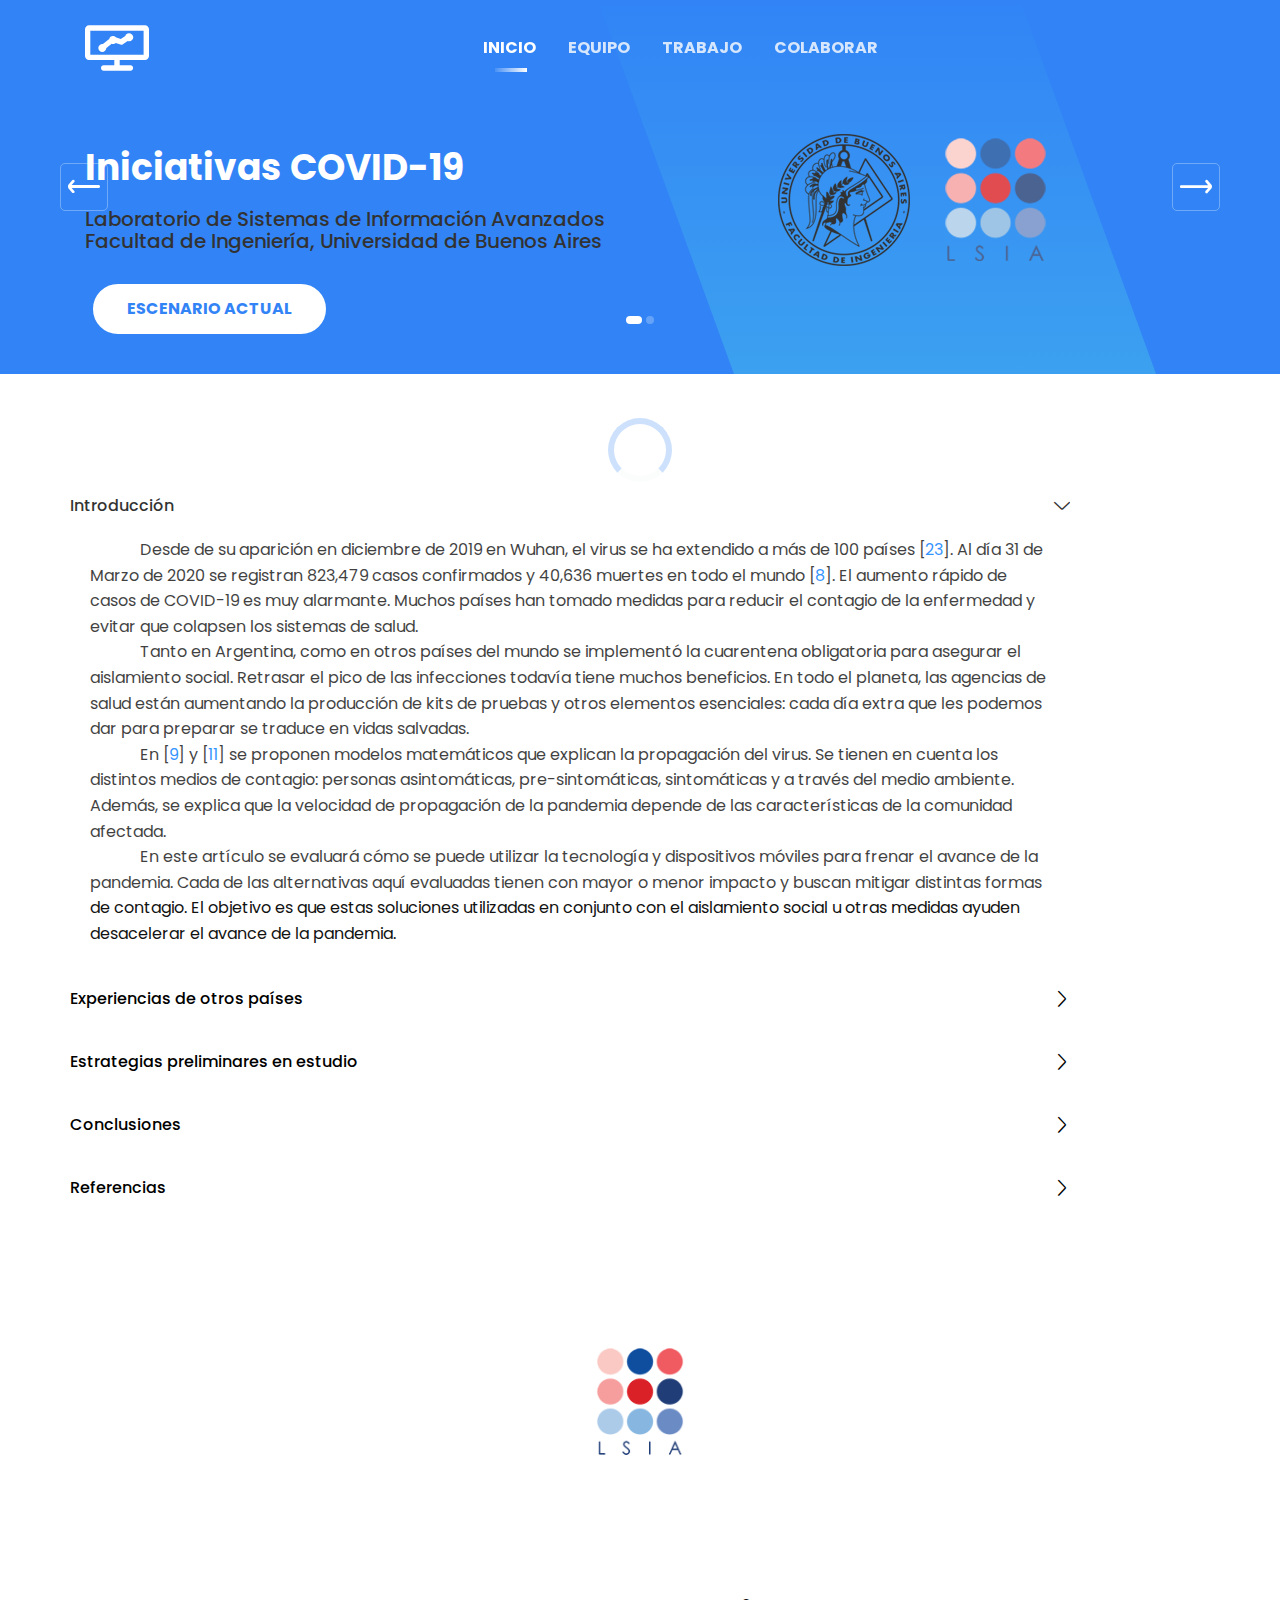
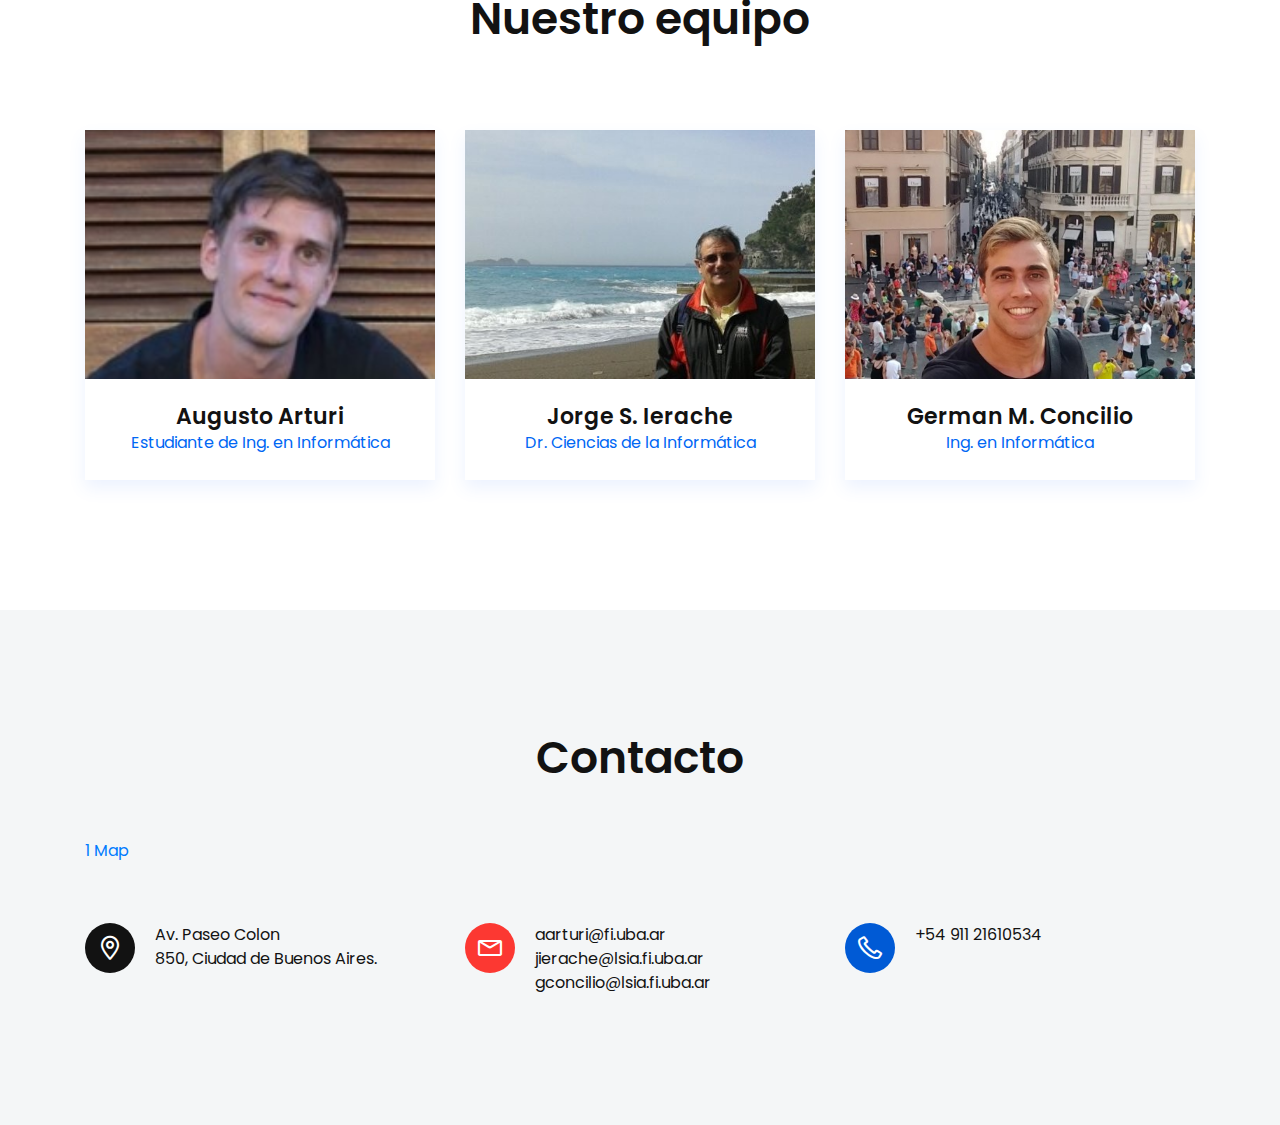
==== docs/index.html @ 6de2d3e1 "Cambios" ====
<!doctype html>
<html class="no-js" lang="en">

<head>
    <meta charset="utf-8">

    <!--====== Title ======-->
    <title>LSIA | Iniciativas COVID-19</title>

    <meta name="description" content="">
    <meta name="viewport" content="width=device-width, initial-scale=1">

    <!--====== Favicon Icon ======-->
    <link rel="shortcut icon" href="assets/images/favicon.png" type="image/png">

    <!--====== Magnific Popup CSS ======-->
    <link rel="stylesheet" href="assets/css/magnific-popup.css">

    <!--====== Slick CSS ======-->
    <link rel="stylesheet" href="assets/css/slick.css">

    <!--====== Line Icons CSS ======-->
    <link rel="stylesheet" href="assets/css/LineIcons.css">

    <!--====== Bootstrap CSS ======-->
    <link rel="stylesheet" href="assets/css/bootstrap.min.css">

    <!--====== Default CSS ======-->
    <link rel="stylesheet" href="assets/css/default.css">

    <!--====== Style CSS ======-->
    <link rel="stylesheet" href="assets/css/style.css">

</head>

<body>
    <!--[if IE]>
    <p class="browserupgrade">You are using an <strong>outdated</strong> browser. Please <a href="https://browsehappy.com/">upgrade your browser</a> to improve your experience and security.</p>
  <![endif]-->

    <!--====== PRELOADER PART START ======-->

    <div class="preloader">
        <div class="loader">
            <div class="ytp-spinner">
                <div class="ytp-spinner-container">
                    <div class="ytp-spinner-rotator">
                        <div class="ytp-spinner-left">
                            <div class="ytp-spinner-circle"></div>
                        </div>
                        <div class="ytp-spinner-right">
                            <div class="ytp-spinner-circle"></div>
                        </div>
                    </div>
                </div>
            </div>
        </div>
    </div>

    <!--====== PRELOADER PART ENDS ======-->

    <!--====== NAVBAR TWO PART START ======-->

    <section class="navbar-area">
        <div class="container">
            <div class="row">
                <div class="col-lg-12">
                    <nav class="navbar navbar-expand-lg">

                        <a class="navbar-brand" href="#">
                            <img src="assets/images/logo.svg" alt="Logo">
                        </a>

                        <button class="navbar-toggler" type="button" data-toggle="collapse" data-target="#navbarTwo" aria-controls="navbarTwo" aria-expanded="false" aria-label="Toggle navigation">
                            <span class="toggler-icon"></span>

                        </button>

                        <div class="collapse navbar-collapse sub-menu-bar" id="navbarTwo">
                            <ul class="navbar-nav m-auto">
                                <li class="nav-item active"><a class="page-scroll" href="#home">Inicio</a></li>
                                <li class="nav-item"><a class="page-scroll" href="#team">Equipo</a></li>
                                <li class="nav-item"><a class="page-scroll" href="#about">Trabajo</a></li>
                                <li class="nav-item"><a class="page-scroll" href="#contact">Colaborar</a></li>
                            </ul>
                        </div>

                  <!--     <div class="navbar-btn d-none d-sm-inline-block">
                            <ul>
                                <li><a class="solid" href="assets/LSIA.pdf" DOWNLOAD=LSIA.pdf>Descargar</a></li>
                            </ul>
                        </div> -->
                    </nav> <!-- navbar -->
                </div>
            </div> <!-- row -->
        </div> <!-- container -->
    </section>

    <!--====== NAVBAR TWO PART ENDS ======-->

    <!--====== SLIDER PART START ======-->

    <section id="home" class="slider_area">
        <div id="carouselThree" class="carousel slide" data-ride="carousel">
            <ol class="carousel-indicators">
                <li data-target="#carouselThree" data-slide-to="0" class="active"></li>
                <li data-target="#carouselThree" data-slide-to="1"></li>
            </ol>

            <div class="carousel-inner">
                <div class="carousel-item active">
                    <div class="container">
                        <div class="row">
                            <div class="col-lg-6">
                                <div class="slider-content">
                                    <h1 class="title">Iniciativas COVID-19</h1>
                                    <p class="subtitle">Laboratorio de Sistemas de Información Avanzados
                                    Facultad de Ingeniería, Universidad de Buenos Aires</p>
                                    <ul class="slider-btn rounded-buttons">
                                        <li><a class="main-btn rounded-one" href="#about">Escenario actual</a></li>
                                    </ul>
                                </div>
                            </div>
                        </div> <!-- row -->
                    </div> <!-- container -->
                    <div class="slider-image-box d-none d-lg-flex align-items-end">
                        <div class="slider-image" >
                            <img src="assets/images/slider/logo_fiuba_lsia.png" alt="Hero">
                        </div> <!-- slider-imgae -->
                    </div> <!-- slider-imgae box -->
                </div> <!-- carousel-item -->

                <div class="carousel-item">
                          <div class="container">
                              <div class="row">
                                  <div class="col-lg-6">
                                      <div class="slider-content">
                                    <h1 class="title">Contact Tracing</h1>
                                    <p class="subtitle">Detección y aislamiento automático de personas que hayan estado contacto estrecho con infectados.</p>
                                    <ul class="slider-btn rounded-buttons">
                                        <li><a class="main-btn rounded-one" href="#about">Estrategia preliminar en estudio</a></li>
                                    </ul>
                                </div>
                                  </div>
                              </div> <!-- row -->
                          </div> <!-- container -->
                          <div class="slider-image-box d-none d-lg-flex align-items-end">
                              <div class="slider-image">
                                  <img src="assets/images/slider/graph.png" alt="Hero" >
                              </div> <!-- slider-imgae -->
                          </div> <!-- slider-imgae box -->
                      </div> <!-- carousel-item -->
<div class="carousel-item">
                          <div class="container">
                              <div class="row">
                                  <div class="col-lg-6">
                                      <div class="slider-content">
                                    <h1 class="title">Empleo de QR</h1>
                                    <p class="subtitle">Uso del QR como medio para reforzar la vigilancia digital.</p>
                                    <ul class="slider-btn rounded-buttons">
                                        <li><a class="main-btn rounded-one" href="#about">Estrategia preliminar en estudio</a></li>
                                    </ul>
                                </div>
                                  </div>
                              </div> <!-- row -->
                          </div> <!-- container -->
                          <div class="slider-image-box d-none d-lg-flex align-items-end">
                              <div class="slider-image">
                                  <img src="assets/images/slider/qr.png" alt="Hero">
                              </div> <!-- slider-imgae -->
                          </div> <!-- slider-imgae box -->
                      </div>
            </div>

            <a class="carousel-control-prev" href="#carouselThree" role="button" data-slide="prev">
                <i class="lni lni-arrow-left"></i>
            </a>
            <a class="carousel-control-next" href="#carouselThree" role="button" data-slide="next">
                <i class="lni lni-arrow-right"></i>
            </a>
        </div>
    </section>


    <!--====== SLIDER PART ENDS ======-->

    <!--====== FEATRES TWO PART START ======-->


    <!--====== FEATRES TWO PART ENDS ======-->

    <!--====== PORTFOLIO PART START ======-->

    <section id="about" class="about-area">
           <div class="container">
               <div class="row">
                           <div class="about-accordion">
                               <div class="accordion" id="accordionExample">
                                   <div class="card">
                                       <div class="card-header" id="headingOne">
                                           <a href="#" data-toggle="collapse" data-target="#collapseOne" aria-expanded="true" aria-controls="collapseOne">Introducción</a>
                                       </div>

                                       <div id="collapseOne" class="collapse show" aria-labelledby="headingOne" data-parent="#accordionExample">
                                           <div class="card-body">
                                             <p class="indent">   Desde de su aparición en diciembre de 2019 en Wuhan, el virus se ha extendido a
                                             más de 100 países <span class="cite">[<a
                                             href="#Xwood2020infections">23</a>]</span>. Al día 31 de Marzo de 2020 se registran 823,479 casos
                                             confirmados y 40,636 muertes en todo el mundo <span class="cite">[<a
                                             href="#Xdong2020interactive">8</a>]</span>. El aumento rápido de casos de
                                             COVID-19 es muy alarmante. Muchos países han tomado medidas para
                                             reducir el contagio de la enfermedad y evitar que colapsen los sistemas de
                                             salud.
                                             <!--l. 100--><p class="indent" >   Tanto en Argentina, como en otros países del mundo se implementó la
                                             cuarentena obligatoria para asegurar el aislamiento social. Retrasar el pico de las
                                             infecciones todavía tiene muchos beneficios. En todo el planeta, las agencias de
                                             salud están aumentando la producción de kits de pruebas y otros elementos
                                             esenciales: cada día extra que les podemos dar para preparar se traduce en vidas
                                             salvadas.
                                             <!--l. 102--><p class="indent" >   En <span class="cite">[<a
                                             href="#Xferretti2020quantifying">9</a>]</span> y <span class="cite">[<a
                                             href="#Xhellewell2020feasibility">11</a>]</span> se proponen modelos matemáticos que explican la propagación del
                                             virus. Se tienen en cuenta los distintos medios de contagio: personas asintomáticas,
                                             pre-sintomáticas, sintomáticas y a través del medio ambiente. Además, se explica que
                                             la velocidad de propagación de la pandemia depende de las características de la
                                             comunidad afectada.
                                             <!--l. 104--><p class="indent" >   En este artículo se evaluará cómo se puede utilizar la tecnología y dispositivos
                                             móviles para frenar el avance de la pandemia. Cada de las alternativas aquí
                                             evaluadas tienen con mayor o menor impacto y buscan mitigar distintas
                                             formas de contagio. El objetivo es que estas soluciones utilizadas en conjunto
                                             con el aislamiento social u otras medidas ayuden desacelerar el avance de la
                                             pandemia.
                                             <!--l. 106--><p class="noindent" >
                                           </div>
                                       </div>
                                   </div> <!-- card -->
                                   <div class="card">
                                       <div class="card-header" id="headingTwo">
                                           <a href="#" class="collapsed" data-toggle="collapse" data-target="#collapseTwo" aria-expanded="false" aria-controls="collapseTwo">Experiencias de otros países</a>
                                       </div>
                                       <div id="collapseTwo" class="collapse" aria-labelledby="headingTwo" data-parent="#accordionExample">
                                           <div class="card-body">
                                             <p class="noindent" >Dado que hoy día gran parte de la población tiene acceso a un smartphone,
                                             el uso de aplicaciones que hagan uso de los recursos disponibles como la
                                             ubicación puede resultar efectivo para frenar la epidemia. En países del sudeste
                                             asiático se aplicaron soluciones que involucran el rastreo de los movimientos de
                                             los ciudadanos por medio de GPS, bluetooth y códigos QR (para espacios
                                             físicos).
                                             <!--l. 109--><p class="indent" >   Corea del Sur y China han demostrado dos sistemas exitosos para contener
                                             COVID-19 que hacen un uso extensivo de la tecnología. Los resultados que han visto
                                             coinciden con las predicciones de los modelos en <span class="cite">[<a
                                             href="#Xferretti2020quantifying">9</a>]</span> y <span class="cite">[<a
                                             href="#Xhellewell2020feasibility">11</a>]</span>: con una tasa de diagnóstico
                                             suficiente y una rastreo de contactos directos con personas contagiadas, el COVID-19
                                             puede ser contenido <span class="cite">[<a
                                             href="#Xcovidwatch">4</a>]</span>.
                                                <h5 class="subsubsectionHead" style="margin-top: 2em"><a
                                              id="x1-30002"></a>China</h5>
                                             <!--l. 112--><p class="noindent" >fue el primero en crear una aplicación móvil como medida de prevención. Su
                                             aplicación utiliza el historial de GPS y otros datos para asignar una puntuación de
                                             riesgo. Este puntaje se usa para controlar qué individuos pueden moverse libremente.
                                             La intervención de China parece haber sido exitosa, pero requirió una vigilancia



                                             estatal de gran alcance que, según los estándares de la mayoría de las democracias
                                             liberales, se consideraría altamente invasiva, probablemente ilegal y políticamente
                                             desagradable <span class="cite">[<a
                                             href="#Xmcneil_2020">13</a>]</span>.
                                                <h5 class="subsubsectionHead" style="margin-top: 2em"><a
                                              id="x1-40002"></a>Corea del Sur</h5>
                                             <!--l. 114--><p class="noindent" >Se publica una gran cantidad de información recopilada de los teléfonos celulares de
                                             pacientes infectados para que otros puedan determinar si habían estado en contacto.
                                             El éxito de Corea del Sur se atribuyó principalmente a (1) pruebas generalizadas (2)
                                             o de contactos y (3) aislamiento de casos. La sus solución de alerta móvil no
                                             anonimiza efectivamente los datos del paciente. Recopilan datos de ubicación de
                                             entrevistas, historial de GPS del teléfono móvil, cámaras de vigilancia y registros
                                             de tarjetas de crédito, y luego envían alertas de texto con el historial de
                                             ubicación de los pacientes. Al igual que la intervención en China, esto parece ser
                                             efectivo, pero prácticamente imposible de aplicar en un régimen democrático
                                             <span class="cite">[<a
                                             href="#Xnormilemar_voosenmar_cohenmar_ortega_ortega_ortega_2020">16</a>]</span>.
                                                <h5 class="subsubsectionHead" style="margin-top: 2em"><a
                                              id="x1-50002"></a>Israel</h5>
                                             <!--l. 116--><p class="noindent" >se aprobó una legislación para permitir que el gobierno rastree los datos del teléfono
                                             móvil de personas con sospecha infección <span class="cite">[<a
                                             href="#Xtidy_2020">20</a>]</span>.
                                                <h5 class="subsubsectionHead" style="margin-top: 2em"><a
                                              id="x1-60002"></a>Taiwan</h5>
                                             <!--l. 119--><p class="noindent" >Las instituciones médicas tuvieron acceso a los historiales de viaje de los pacientes
                                             <span class="cite">[<a
                                             href="#Xwang2020response">22</a>]</span>, y las autoridades rastrearon los datos de ubicación del teléfono de cualquier
                                             persona en cuarentena <span class="cite">[<a
                                             href="#Xlee_2020">12</a>]</span>.
                                                <h5 class="subsubsectionHead" style="margin-top: 2em"><a
                                              id="x1-70002"></a>Singapur</h5>
                                             <!--l. 122--><p class="noindent" >La población adoptó una aplicación llamada <span
                                             class="ecti-1000">TraceTogether </span>de fácil usabilidad
                                             financiada por el gobierno. Cada vez que un individuo da positivo de COVID-19, se
                                             contacta instantáneamente a cada persona que posiblemente haya estado en
                                             contacto directo con el infectado durante el período y ésta debe cumplir una
                                             cuarentena obligatoria de dos semanas. En <span class="cite">[<a
                                             href="#Xferretti2020quantifying">9</a>]</span>, <span class="cite">[<a
                                             href="#Xhebert2020beyond">10</a>]</span> y <span class="cite">[<a
                                             href="#Xhellewell2020feasibility">11</a>]</span> se estudia la efectividad
                                             de este tipo de aplicaciones con modelos matemáticos de propagación del
                                             virus y concluyen que es una forma efectiva de frenar la propagación del
                                             virus.
                                             <!--l. 124--><p class="indent" >   En su solución desarrollaron un nuevo protocolo llamado <span
                                             class="ecti-1000">BlueTrace </span><span class="cite">[<a
                                             href="#Xbluetrace">21</a>]</span>. La
                                             aplicación almacena información de dispositivos cercanos en una red P2P,
                                             descentralizada para preservar la privacidad de los datos, al mismo tiempo el análisis
                                             de datos y control de epidemia es centralizado por el Ministro de Salud del gobierno
                                             de Singapur. En <span class="cite">[<a
                                             href="#Xcho2020contact">7</a>]</span> se hace una muy buena investigación sobre los problemas de
                                             privacidad y peligros de infiltración de <span
                                             class="ecti-1000">TraceTogether</span>. En particular se discuten



                                             problemas legales en Estados Unidos para la adopción de la aplicación y se proponen
                                             mejoras.
                                             <!--l. 126--><p class="indent" >   La idea de Singapur ha levantado tales expectativas que varios países ya se
                                             plantean hacer algo similar. El más avanzado es República Checa, donde un consorcio
                                             de empresas está creando una aplicación similar para liberar pronto el código.
                                             Singapur aún no ha liberado el suyo, pero el Gobierno asegura que lo hará
                                             muy pronto. Cuando eso ocurra, cualquier país podría lanzar la misma
                                             aplicación.
                                             <!--l. 128--><p class="indent" >   Los proyectos CoEpi <span class="cite">[<a
                                             href="#Xcoepi">3</a>]</span> y Covid-Watch <span class="cite">[<a
                                             href="#Xcovidwatch">4</a>]</span> han abierto el código para detectar
                                             dispositivos android y iOS a través de Bluetooth de bajo consumo. Ninguno de ellos
                                             tiene en cuenta la distancia entre los dispositivos para definir qué es un contacto
                                             cercano ni la ventana de tiempo para descartar falsos positivos. Sin embargo,
                                             permiten a otros investigadores partir de una misma base. En Github la comunidad
                                             científica lleva actualizada una lista de aplicaciones que implementan ideas similares
                                             a <span
                                             class="ecti-1000">TraceTogether </span><span class="cite">[<a
                                             href="#Xshankari_2020">19</a>]</span>. En <span class="cite">[<a
                                             href="#Xgoogle_docs_survey">5</a>]</span> se realiza una recopilación muy interesante acerca de los
                                             avances de este tipo de aplicaciones.
                                                <h5 class="subsubsectionHead" style="margin-top: 2em"><a
                                              id="x1-80002"></a>España</h5>
                                             <!--l. 130--><p class="noindent" >el Gobierno ha comenzado a coordinar esfuerzos para recolectar datos anónimos y
                                             agregados de los dispositivos móviles de la población (no hay datos personales
                                             involucrados), estudiar los movimientos que realizan para poder determinar si las
                                             medidas de confinamiento social desde la declaración del estado de alarma se
                                             están cumpliendo. El proyecto lleva en marcha en Valencia desde hace al
                                             menos dos semanas y ahora es oficialmente el primer piloto con el respaldo del
                                             Gobierno. El equipo usará los datos anónimos y agregados facilitados por las
                                             operadoras de telefonía (Telefónica, Vodafone y Orange) para extraer patrones de
                                             movilidad de la población. A través de las diferentes aplicaciones que cada
                                             operador desarrolla, tienen información adicional sobre tu ubicación por GPS y
                                             hábitos de navegación. Ambos frentes combinados y unidos a los datos de
                                             evolución de la epidemia, resultan en mapas de calor que muestran flujos
                                             de movimiento de personas y pueden revelar aglomeraciones desconocidas
                                             de gente en puntos de la ciudad y mayor movilidad laboral de la esperada
                                             <span class="cite">[<a
                                             href="#Xmendez_2020">15</a>]</span>.
                                                <h5 class="subsubsectionHead" style="margin-top: 2em"><a
                                              id="x1-90002"></a>Estados Unidos</h5>
                                             <!--l. 133--><p class="noindent" >En el MIT, se está trabajando actualmente en una aplicación <span
                                             class="ecti-1000">Private-Kit: Safe Paths</span>
                                             <span class="cite">[<a
                                             href="#Xraskar2020apps">17</a>]</span>. La aplicación funciona como un logger para los usuarios que brinden
                                             consentimiento la información brindada por el GPS. Esta información se almacena en
                                             el propio dispositivo, con el propósito de que si el individuo es diagnosticado como
                                             positivo en el futuro, se pueda brindar a un oficial de la salud los caminos por donde
                                             circuló. Se está trabajando en proveer a los usuarios una herramienta para redactar
                                             los caminos por los cuales el paciente ha andado para difundir esta información de
                                             manera privada y protegida. En esta aplicación se hace gran énfasis en la privacidad



                                             de los datos y protección de los usuarios, tanto positivos como negativos
                                             <span class="cite">[<a
                                             href="#Xadmin_2020">14</a>]</span>.

                                           </div>
                                       </div>
                                   </div> <!-- card -->
                                   <div class="card">
                                       <div class="card-header" id="headingThree">
                                           <a href="#" class="collapsed" data-toggle="collapse" data-target="#collapseThree" aria-expanded="false" aria-controls="collapseThree">Estrategias preliminares en estudio</a>
                                       </div>
                                       <div id="collapseThree" class="collapse" aria-labelledby="headingThree" data-parent="#accordionExample">
                                           <div class="card-body">
                                             <p class="noindent" >El LSIA del Departamento Computación <span class="cite">[<a
                                             href="#Xlsia">1</a>]</span> se suma a la convocatoria COVID-19
                                             dispuesta por la Universidad de Buenos Aires. Se están han estudiando las
                                             aplicaciones empleadas por otros países frente a la pandemia, a fin de colaborar con
                                             propuestas en el contexto argentino.
                                             <!--l. 138--><p class="indent" >   Se adoptan dos posibles estrategias: en primer lugar, dado el gran desarrollo
                                             realizado en aplicaciones de rastreo de contactos por proximidad, y su notoria
                                             efectividad en Singapur, se propone una aplicación de este tipo adaptando desarrollos
                                             de código abierto como <span class="cite">[<a
                                             href="#Xcoepi">3</a>]</span> y <span class="cite">[<a
                                             href="#Xcovidwatch">4</a>]</span>, y realizando las adaptaciones pertinentes para que la
                                             misma sea de utilizable masivamente.
                                             <!--l. 140--><p class="indent" >   Por otro lado se propone realizar una aplicación que actúe como pasaporte digital
                                             o permiso obligatorio para quienes necesiten con motivos justificados romper la
                                             cuarentena y movilizarse por el país. En principio, la aplicación está destinada a
                                             usuarios que no realizan servicios de primera necesidad y en un contexto de política
                                             de confinamiento social obligatorio.
                                             <!--l. 142--><p class="noindent" >
                                              <h4 class="subsectionHead" style="margin-top: 3em"><span class="titlemark"></span> <a  id="x1-110003.1"></a>Rastreo instantáneo de contactos directos con infectados</h4>
                                             <!--l. 144--><p class="noindent" >Los métodos centrados en el distanciamiento social reducen la propagación del virus.
                                             Estos métodos se basan en reducir el contacto entre personas infectadas y
                                             susceptibles, incluso sin saber quién está infectado. En la forma más simple, esto se
                                             logra reduciendo todos los eventos sociales y aumentando las precauciones como el
                                             lavado de manos. Esta es una medida efectiva porque la cantidad de nuevas
                                             infecciones es aproximadamente proporcional a la cantidad de eventos de contacto con
                                             personas infecciosas.
                                             <!--l. 146--><p class="indent" >   Un enfoque más específico empleado por muchas agencias de salud es el rastreo de
                                             personas que hayan estado en contacto directo con las personas infectadas. Este
                                             sistema funciona mediante la búsqueda y el seguimiento de contactos de pacientes que
                                             han sido diagnosticados con COVID-19. Estas personas se ponen en aislamiento
                                             preventivo para evitar la transmisión.
                                             <!--l. 148--><p class="indent" >   La Organización Mundial de la Salud (OMS) define el seguimiento de
                                             contactos como la identificación y el seguimiento de las personas que pueden
                                             haber entrado en contacto con una persona infectada con una enfermedad
                                             contagiosa, para ayudar a los contactos a obtener atención y tratamiento
                                             relevantes.
                                             <!--l. 150--><p class="indent" >   En <span class="cite">[<a
                                             href="#Xhellewell2020feasibility">11</a>]</span> se analizó la efectividad de utilizar una aplicación móvil simple de
                                             rastreo de contactos directos, como en Singapur, para contener COVID-19
                                             al comienzo de un brote. Los hallazgos son prometedores: con un 80<span style="margin-left:0.3em" class="thinspace"></span>% de
                                             precisión en el rastreo de contactos directos y un tiempo medio de detección de



                                             3.8 días después del inicio de los síntomas, es posible la contención del
                                             virus.
                                             <!--l. 152--><p class="indent" >   En Argentina, más de un 80<span style="margin-left:0.3em" class="thinspace"></span>% de la población lleva consigo un teléfono móvil
                                             inteligente. El Bluetooth es un protocolo de radio que se puede usar para comunicar
                                             de forma inalámbrica dispositivos móviles cercanos y la intensidad de la señal se
                                             puede usar para estimar la distancia &#8212;midiendo el Indicador de Fuerza de la Señal
                                             Recibida (RSSI)&#8212;. Se pueden grabar los eventos de contacto con otros dispositivos
                                             cercanos mediante el envío de señales Bluetooth. Al medir la intensidad de la señal y
                                             el número discreto de eventos de contacto, se puede estimar la duración y la distancia
                                             de contacto entre dos teléfonos.
                                             <!--l. 154--><p class="indent" >   Al registrar todos los eventos de contacto, se puede generar automáticamente una
                                             lista de alta precisión de personas en riesgo cuando se diagnostica a una nueva
                                             persona. Estas personas pueden ser notificadas inmediatamente para que se aíslen
                                             socialmente antes de infectar a más personas.
                                                <h5 class="subsubsectionHead" style="margin-top: 2em"><a
                                              id="x1-120003.1"></a>Ventajas del Bluetooth sobre el GPS</h5>
                                             <!--l. 158--><p class="noindent" >La proximidad de Bluetooth es ser método más preciso para aproximar el contacto
                                             cercano. Además, tiene la ventaja de ser transparente. Existen ventajas significativas
                                             del Bluetooth sobre el GPS en términos de precisión para el rastreo de contactos. Con
                                             Bluetooth, la proximidad se puede aproximar mediante la intensidad de la
                                             señal que se reduce por obstrucciones como paredes; por lo tanto, refleja
                                             con mayor precisión la proximidad funcional en entornos de alto riesgo para
                                             contacto cercano: dentro de edificios, en vehículos y aviones, y en tránsito
                                             subterráneo.
                                                <h5 class="subsubsectionHead" style="margin-top: 2em"><a
                                              id="x1-130003.1"></a>Definición de contacto</h5>
                                             <!--l. 162--><p class="noindent" >La aplicación definió que un contacto fue <span
                                             class="ecti-1000">cercano </span>o <span
                                             class="ecti-1000">directo </span>cuando los dispositivos
                                             están a menos de 5 metros de distancia y durante 30 minutos de exposición <span class="cite">[<a
                                             href="#Xbluetrace">21</a>]</span>.
                                             Estos umbrales pueden ajustarse, de acuerdo con el criterio del equipo de
                                             salud.
                                             <!--l. 164--><p class="indent" >   Las librerías Proximity Beacon API de Google <span class="cite">[<a
                                             href="#Xgoogle">6</a>]</span> o Android Beacon Library de
                                             código libre <span class="cite">[<a
                                             href="#Xandroid_beacon_ibrary">2</a>]</span> son opciones para estimar la distancia entre los dispositivos Bluetooth
                                             a partir de la intensidad de la señal RSSI.
                                             <!--l. 166--><p class="indent" >   Es deseable almacenar la información del GPS cuando se detecta un contacto
                                             <span
                                             class="ecti-1000">directo</span>. Esto ayudará a saber dónde y cuándo se produjo el contacto, y también
                                             cuando se confirman los casos, dónde están zonas geográficas más afectadas.
                                                <h5 class="subsubsectionHead" style="margin-top: 2em"><a
                                              id="x1-140003.1"></a>Impacto</h5>
                                             <!--l. 169--><p class="noindent" >El impacto de esta tecnología dependerá en gran medida del uso masivo de la
                                             aplicación. Los modelos numéricos y las campañas en curso sugieren que con pruebas
                                             exhaustivas, rastreo de contactos directos preciso y aislamiento de casos sospechosos,
                                             se pueden contener brotes del virus.



                                             <!--l. 171--><p class="indent" >   Para las pruebas iniciales un sistema como este probablemente deba usarse en
                                             combinación con medidas de distanciamiento social y rastreo de contactos directo
                                             manual. Sin embargo, la herramienta podría necesita se acompañada un número alto
                                             de diagnósticos realizados a la población.
                                             <!--l. 174--><p class="noindent" >
                                                <h4 class="subsectionHead" style="margin-top: 3em"><span class="titlemark"></span> <a
                                              id="x1-150003.2"></a>Empleo de QR</h4>
                                             <!--l. 176--><p class="noindent" >La estrategia consistirá en una aplicación móvil que actuará como un pasaporte
                                             digital de las personas que se movilizan en el país. Siendo esencial su portación y de
                                             carácter obligatorio a la hora de realizar una necesidad logística, inclusive en etapas
                                             asintomáticas del virus. En principio, la aplicación estará destinada a usuarios que
                                             no realizan servicios, sino que los consumen y por ende deben justificar su
                                             salida ante una política de cuarentena. El sistema se basará en la lectura y
                                             generación de códigos QR, con la finalidad de ubicar al usuario en ventanas de
                                             correlación georeferenciadas temporalmente y a su vez para evitar el contacto
                                             directo entre las partes (usuario y autoridad de control) a la hora de presentar
                                             documentación.
                                           </div>
                                       </div>
                                   </div> <!-- card -->
                                   <div class="card">
                                       <div class="card-header" id="headingFore">
                                           <a href="#" class="collapsed" data-toggle="collapse" data-target="#collapseFore" aria-expanded="false" aria-controls="collapseFore">Conclusiones</a>
                                       </div>
                                       <div id="collapseFore" class="collapse" aria-labelledby="headingFore" data-parent="#accordionExample">
                                           <div class="card-body">
                                             <p class="noindent" >Las tecnologías móviles pueden ayudar a contener la epidemia a bajo costo social y
                                             económico. En lugar de requerir que miles de trabajadores de la salud realicen tareas
                                             manuales (como es el enfoque actual en China), el proceso será esencialmente
                                             gratuito. Los sistemas aquí propuestos pueden ayudar a controlar el aislamiento
                                             social en períodos de confinamiento obligatorio o mitigar el avance de la epidemia en
                                             a través de los contactos sociales.
                                             <!--l. 181--><p class="indent" >   No se descartan otras aplicaciones como estudio de grafos sociales y uso de la
                                             blockchain para mejorar las estrategias aquí propuestas.
                                           </div>
                                       </div>
                                   </div> <!-- card -->
                                   <div class="card">
                                       <div class="card-header" id="headingFive">
                                           <a href="#" class="collapsed" data-toggle="collapse" data-target="#collapseFive" aria-expanded="false" aria-controls="collapseFive">Referencias</a>
                                       </div>
                                       <div id="collapseFive" class="collapse" aria-labelledby="headingFive" data-parent="#accordionExample">
                                           <div class="card-body">
                                             <div class="thebibliography">
                                             <p class="bibitem" ><span class="biblabel">
                                           <span
                                          class="ecrm-0900">1.</span> <span class="bibsp"><span
                                          class="ecrm-0900">&#x00A0;</span><span
                                          class="ecrm-0900">&#x00A0;</span><span
                                          class="ecrm-0900">&#x00A0;</span></span></span><a
                                           id="Xlsia"></a><a
                                          href="http://lsia.fi.uba.ar/" class="url" ><span
                                          class="ectt-0900">http://lsia.fi.uba.ar/</span></a>
                                             </p>
                                             <p class="bibitem" ><span class="biblabel">
                                           <span
                                          class="ecrm-0900">2.</span> <span class="bibsp"><span
                                          class="ecrm-0900">&#x00A0;</span><span
                                          class="ecrm-0900">&#x00A0;</span><span
                                          class="ecrm-0900">&#x00A0;</span></span></span><a
                                           id="Xandroid_beacon_ibrary"></a><a
                                          href="https://altbeacon.github.io/android-beacon-library/distance-calculations.html" class="url" ><span
                                          class="ectt-0900">https://altbeacon.github.io/android-beacon-library/distance-calculations.html</span></a>
                                             </p>
                                             <p class="bibitem" ><span class="biblabel">
                                           <span
                                          class="ecrm-0900">3.</span> <span class="bibsp"><span
                                          class="ecrm-0900">&#x00A0;</span><span
                                          class="ecrm-0900">&#x00A0;</span><span
                                          class="ecrm-0900">&#x00A0;</span></span></span><a
                                           id="Xcoepi"></a><span
                                          class="ecrm-0900">Community epidemiology in action, </span><a
                                          href="https://www.coepi.org/vision.html" class="url" ><span
                                          class="ectt-0900">https://www.coepi.org/vision.html</span></a>
                                             </p>
                                             <p class="bibitem" ><span class="biblabel">
                                           <span
                                          class="ecrm-0900">4.</span> <span class="bibsp"><span
                                          class="ecrm-0900">&#x00A0;</span><span
                                          class="ecrm-0900">&#x00A0;</span><span
                                          class="ecrm-0900">&#x00A0;</span></span></span><a
                                           id="Xcovidwatch"></a><span
                                          class="ecrm-0900">Covid watch, </span><a
                                          href="https://www.covid-watch.org/article" class="url" ><span
                                          class="ectt-0900">https://www.covid-watch.org/article</span></a>
                                             </p>
                                             <p class="bibitem" ><span class="biblabel">
                                           <span
                                          class="ecrm-0900">5.</span> <span class="bibsp"><span
                                          class="ecrm-0900">&#x00A0;</span><span
                                          class="ecrm-0900">&#x00A0;</span><span
                                          class="ecrm-0900">&#x00A0;</span></span></span><a
                                           id="Xgoogle_docs_survey"></a><span
                                          class="ecrm-0900">Ecosystem        survey        -        covid19        -        contact        tracing,</span>
                                             <a
                                          href="https://docs.google.com/document/d/1n5dMHVZ9fRfQZTD1IJ_hGJkaFvM5N5IZeY5dLgCqXq8/edit#" class="url" ><span
                                          class="ectt-0900">https://docs.google.com/document/d/1n5dMHVZ9fRfQZTD1IJ_hGJkaFvM5N5IZeY5dLgCqXq8/edit#</span></a>
                                             </p>
                                             <p class="bibitem" ><span class="biblabel">
                                           <span
                                          class="ecrm-0900">6.</span> <span class="bibsp"><span
                                          class="ecrm-0900">&#x00A0;</span><span
                                          class="ecrm-0900">&#x00A0;</span><span
                                          class="ecrm-0900">&#x00A0;</span></span></span><a
                                           id="Xgoogle"></a><span
                                          class="ecrm-0900">Overview      |      proximity      beacon      api      |      google      developers,</span>
                                             <a
                                          href="https://developers.google.com/beacons/proximity/guides?hl=en" class="url" ><span
                                          class="ectt-0900">https://developers.google.com/beacons/proximity/guides?hl=en</span></a>
                                             </p>
                                             <p class="bibitem" ><span class="biblabel">
                                           <span
                                          class="ecrm-0900">7.</span> <span class="bibsp"><span
                                          class="ecrm-0900">&#x00A0;</span><span
                                          class="ecrm-0900">&#x00A0;</span><span
                                          class="ecrm-0900">&#x00A0;</span></span></span><a
                                           id="Xcho2020contact"></a><span
                                          class="ecrm-0900">Cho, H., Ippolito, D., Yu, Y.W.: Contact tracing mobile apps for covid-19:</span>
                                             <span
                                          class="ecrm-0900">Privacy  considerations  and  related  trade-offs.  arXiv  preprint  arXiv:2003.11511</span>
                                             <span
                                          class="ecrm-0900">(2020)</span>
                                             </p>
                                             <p class="bibitem" ><span class="biblabel">
                                           <span
                                          class="ecrm-0900">8.</span> <span class="bibsp"><span
                                          class="ecrm-0900">&#x00A0;</span><span
                                          class="ecrm-0900">&#x00A0;</span><span
                                          class="ecrm-0900">&#x00A0;</span></span></span><a
                                           id="Xdong2020interactive"></a><span
                                          class="ecrm-0900">Dong, E., Du, H., Gardner, L.: An interactive web-based dashboard to track</span>
                                             <span
                                          class="ecrm-0900">covid-19 in real time. The Lancet Infectious Diseases (2020)</span>
                                             </p>
                                             <p class="bibitem" ><span class="biblabel">
                                           <span
                                          class="ecrm-0900">9.</span> <span class="bibsp"><span
                                          class="ecrm-0900">&#x00A0;</span><span
                                          class="ecrm-0900">&#x00A0;</span><span
                                          class="ecrm-0900">&#x00A0;</span></span></span><a
                                           id="Xferretti2020quantifying"></a><span
                                          class="ecrm-0900">Ferretti, L., Wymant, C., Kendall, M., Zhao, L., Nurtay, A., Bonsall, D.G.,</span>
                                             <span
                                          class="ecrm-0900">Fraser, C.: Quantifying dynamics of sars-cov-2 transmission suggests that epidemic</span>
                                             <span
                                          class="ecrm-0900">control and avoidance is feasible through instantaneous digital contact tracing.</span>
                                             <span
                                          class="ecrm-0900">medRxiv (2020)</span>
                                             </p>
                                             <p class="bibitem" ><span class="biblabel">
                                          <span
                                          class="ecrm-0900">10.</span> <span class="bibsp"><span
                                          class="ecrm-0900">&#x00A0;</span><span
                                          class="ecrm-0900">&#x00A0;</span><span
                                          class="ecrm-0900">&#x00A0;</span></span></span><a
                                           id="Xhebert2020beyond"></a><span
                                          class="ecrm-0900">H</span><span
                                          class="ecrm-0900">ébert-Dufresne, L., Althouse, B.M., Scarpino, S.V., Allard, A.: Beyond </span><span
                                          class="cmmi-9">r</span>_<span
                                          class="cmr-9">0</span><span
                                          class="ecrm-0900">:</span>
                                             <span
                                          class="ecrm-0900">the  importance  of  contact  tracing  when  predicting  epidemics.  arXiv  preprint</span>
                                             <span
                                          class="ecrm-0900">arXiv:2002.04004 (2020)</span>
                                             </p>
                                             <p class="bibitem" ><span class="biblabel">
                                          <span
                                          class="ecrm-0900">11.</span> <span class="bibsp"><span
                                          class="ecrm-0900">&#x00A0;</span><span
                                          class="ecrm-0900">&#x00A0;</span><span
                                          class="ecrm-0900">&#x00A0;</span></span></span><a
                                           id="Xhellewell2020feasibility"></a><span
                                          class="ecrm-0900">Hellewell, J., Abbott, S., Gimma, A., Bosse, N.I., Jarvis, C.I., Russell, T.W.,</span>
                                             <span
                                          class="ecrm-0900">Munday,  J.D.,  Kucharski,  A.J.,  Edmunds,  W.J.,  Sun,  F.,  et</span><span
                                          class="ecrm-0900">&#x00A0;al.:  Feasibility  of</span>
                                             <span
                                          class="ecrm-0900">controlling  covid-19  outbreaks  by  isolation  of  cases  and  contacts.  The  Lancet</span>
                                             <span
                                          class="ecrm-0900">Global Health (2020)</span>



                                             </p>
                                             <p class="bibitem" ><span class="biblabel">
                                          <span
                                          class="ecrm-0900">12.</span> <span class="bibsp"><span
                                          class="ecrm-0900">&#x00A0;</span><span
                                          class="ecrm-0900">&#x00A0;</span><span
                                          class="ecrm-0900">&#x00A0;</span></span></span><a
                                           id="Xlee_2020"></a><span
                                          class="ecrm-0900">Lee,         Y.:         Taiwan&#8217;s         new         &#8217;electronic         fence&#8217;         for</span>
                                             <span
                                          class="ecrm-0900">quarantines      leads      wave      of      virus      monitoring      (Mar      2020),</span>
                                             <a
                                          href="https://www.reuters.com/article/us-health-coronavirus-taiwan-surveillanc-idUSKBN2170SK" class="url" ><span
                                          class="ectt-0900">https://www.reuters.com/article/us-health-coronavirus-taiwan-surveillanc-idUSKBN2170SK</span></a>
                                             </p>
                                             <p class="bibitem" ><span class="biblabel">
                                          <span
                                          class="ecrm-0900">13.</span> <span class="bibsp"><span
                                          class="ecrm-0900">&#x00A0;</span><span
                                          class="ecrm-0900">&#x00A0;</span><span
                                          class="ecrm-0900">&#x00A0;</span></span></span><a
                                           id="Xmcneil_2020"></a><span
                                          class="ecrm-0900">Mcneil,  D.G.:  Inside  china&#8217;s  all-out  war  on  the  coronavirus  (Mar  2020),</span>
                                             <a
                                          href="https://www.nytimes.com/2020/03/04/health/coronavirus-china-aylward.html" class="url" ><span
                                          class="ectt-0900">https://www.nytimes.com/2020/03/04/health/coronavirus-china-aylward.html</span></a>
                                             </p>
                                             <p class="bibitem" ><span class="biblabel">
                                          <span
                                          class="ecrm-0900">14.</span> <span class="bibsp"><span
                                          class="ecrm-0900">&#x00A0;</span><span
                                          class="ecrm-0900">&#x00A0;</span><span
                                          class="ecrm-0900">&#x00A0;</span></span></span><a
                                           id="Xadmin_2020"></a><span
                                          class="ecrm-0900">MIT:  Restarting  the  economy  and  avoiding  big  brother  (Mar  2020),</span>
                                             <a
                                          href="https://bostonglobalforum.org/publications/restarting-the-economy-and-avoiding-big-brother/" class="url" ><span
                                          class="ectt-0900">https://bostonglobalforum.org/publications/restarting-the-economy-and-avoiding-big-brother/</span></a>
                                             </p>
                                             <p class="bibitem" ><span class="biblabel">
                                          <span
                                          class="ecrm-0900">15.</span> <span class="bibsp"><span
                                          class="ecrm-0900">&#x00A0;</span><span
                                          class="ecrm-0900">&#x00A0;</span><span
                                          class="ecrm-0900">&#x00A0;</span></span></span><a
                                           id="Xmendez_2020"></a><span
                                          class="ecrm-0900">M</span><span
                                          class="ecrm-0900">éndez,      M.,      Villarino,      ,      Mcloughlin,      M.,      Pascual,      A.,</span>
                                             <span
                                          class="ecrm-0900">Aldama,    Z.,    Shangh</span><span
                                          class="ecrm-0900">ái:    El    gobierno    iniciar</span><span
                                          class="ecrm-0900">á    el    rastreo    de    m</span><span
                                          class="ecrm-0900">óviles</span>
                                             <span
                                          class="ecrm-0900">con    ccaa    y    operadoras    para    combatir    el    virus    (Mar    2020),</span>
                                             <a
                                          href="https://www.elconfidencial.com/tecnologia/2020-03-23/coronavirus-moviles-telecomunicaciones-antenas-covid19_2508268/" class="url" ><span
                                          class="ectt-0900">https://www.elconfidencial.com/tecnologia/2020-03-23/coronavirus-moviles-telecomunicaciones-antenas-covid19_2508268/</span></a>
                                             </p>
                                             <p class="bibitem" ><span class="biblabel">
                                          <span
                                          class="ecrm-0900">16.</span> <span class="bibsp"><span
                                          class="ecrm-0900">&#x00A0;</span><span
                                          class="ecrm-0900">&#x00A0;</span><span
                                          class="ecrm-0900">&#x00A0;</span></span></span><a
                                           id="Xnormilemar_voosenmar_cohenmar_ortega_ortega_ortega_2020"></a><span
                                          class="ecrm-0900">NormileMar,    D.,    VoosenMar,    P.,    CohenMar,    J.,    Ortega,    R.P.,</span>
                                             <span
                                          class="ecrm-0900">Ortega,   R.P.,   Ortega,   R.P.:   Coronavirus   cases   have   dropped   sharply</span>
                                             <span
                                          class="ecrm-0900">in    south    korea.    what&#8217;s    the    secret    to    its    success?    (Mar    2020),</span>
                                             <a
                                          href="https://www.sciencemag.org/news/2020/03/coronavirus-cases-have-dropped-sharply-south-korea-whats-secret-its-success" class="url" ><span
                                          class="ectt-0900">https://www.sciencemag.org/news/2020/03/coronavirus-cases-have-dropped-sharply-south-korea-whats-secret-its-success</span></a>
                                             </p>
                                             <p class="bibitem" ><span class="biblabel">
                                          <span
                                          class="ecrm-0900">17.</span> <span class="bibsp"><span
                                          class="ecrm-0900">&#x00A0;</span><span
                                          class="ecrm-0900">&#x00A0;</span><span
                                          class="ecrm-0900">&#x00A0;</span></span></span><a
                                           id="Xraskar2020apps"></a><span
                                          class="ecrm-0900">Raskar, R., Schunemann, I., Barbar, R., Vilcans, K., Gray, J., Vepakomma, P.,</span>
                                             <span
                                          class="ecrm-0900">Kapa, S., Nuzzo, A., Gupta, R., Berke, A., et</span><span
                                          class="ecrm-0900">&#x00A0;al.: Apps gone rogue: Maintaining</span>
                                             <span
                                          class="ecrm-0900">personal privacy in an epidemic. arXiv preprint arXiv:2003.08567 (2020)</span>
                                             </p>
                                             <p class="bibitem" ><span class="biblabel">
                                          <span
                                          class="ecrm-0900">18.</span> <span class="bibsp"><span
                                          class="ecrm-0900">&#x00A0;</span><span
                                          class="ecrm-0900">&#x00A0;</span><span
                                          class="ecrm-0900">&#x00A0;</span></span></span><a
                                           id="Xrodriguez2020covid"></a><span
                                          class="ecrm-0900">Rodriguez-Morales, A., Tiwari, R., Sah, R., Dhama, K.: Covid-19, an emerging</span>
                                             <span
                                          class="ecrm-0900">coronavirus  infection:  Current  scenario  and  recent  developments-an  overview.</span>
                                             <span
                                          class="ecrm-0900">Journal of Pure and Applied Microbiology 14, 6150 (2020)</span>
                                             </p>
                                             <p class="bibitem" ><span class="biblabel">
                                          <span
                                          class="ecrm-0900">19.</span> <span class="bibsp"><span
                                          class="ecrm-0900">&#x00A0;</span><span
                                          class="ecrm-0900">&#x00A0;</span><span
                                          class="ecrm-0900">&#x00A0;</span></span></span><a
                                           id="Xshankari_2020"></a><span
                                          class="ecrm-0900">Shankari:          shankari/covid-19-tracing-projects          (Mar          2020),</span>
                                             <a
                                          href="https://github.com/shankari/covid-19-tracing-projects" class="url" ><span
                                          class="ectt-0900">https://github.com/shankari/covid-19-tracing-projects</span></a>
                                             </p>
                                             <p class="bibitem" ><span class="biblabel">
                                          <span
                                          class="ecrm-0900">20.</span> <span class="bibsp"><span
                                          class="ecrm-0900">&#x00A0;</span><span
                                          class="ecrm-0900">&#x00A0;</span><span
                                          class="ecrm-0900">&#x00A0;</span></span></span><a
                                           id="Xtidy_2020"></a><span
                                          class="ecrm-0900">Tidy,  J.:  Coronavirus:  Israel  enables  emergency  spy  powers  (Mar  2020),</span>
                                             <a
                                          href="https://www.bbc.com/news/technology-51930681" class="url" ><span
                                          class="ectt-0900">https://www.bbc.com/news/technology-51930681</span></a>
                                             </p>
                                             <p class="bibitem" ><span class="biblabel">
                                          <span
                                          class="ecrm-0900">21.</span> <span class="bibsp"><span
                                          class="ecrm-0900">&#x00A0;</span><span
                                          class="ecrm-0900">&#x00A0;</span><span
                                          class="ecrm-0900">&#x00A0;</span></span></span><a
                                           id="Xbluetrace"></a><span
                                          class="ecrm-0900">Updated, .M...: Bluetrace manifesto, </span><a
                                          href="https://tracetogether.zendesk.com/hc/en-sg/articles/360044883814-BlueTrace-Manifesto" class="url" ><span
                                          class="ectt-0900">https://tracetogether.zendesk.com/hc/en-sg/articles/360044883814-BlueTrace-Manifesto</span></a>
                                             </p>
                                             <p class="bibitem" ><span class="biblabel">
                                          <span
                                          class="ecrm-0900">22.</span> <span class="bibsp"><span
                                          class="ecrm-0900">&#x00A0;</span><span
                                          class="ecrm-0900">&#x00A0;</span><span
                                          class="ecrm-0900">&#x00A0;</span></span></span><a
                                           id="Xwang2020response"></a><span
                                          class="ecrm-0900">Wang, C.J., Ng, C.Y., Brook, R.H.: Response to covid-19 in taiwan: big data</span>
                                             <span
                                          class="ecrm-0900">analytics, new technology, and proactive testing. JAMA (2020)</span>



                                             </p>
                                             <p class="bibitem" ><span class="biblabel">
                                          <span
                                          class="ecrm-0900">23.</span> <span class="bibsp"><span
                                          class="ecrm-0900">&#x00A0;</span><span
                                          class="ecrm-0900">&#x00A0;</span><span
                                          class="ecrm-0900">&#x00A0;</span></span></span><a
                                           id="Xwood2020infections"></a><span
                                          class="ecrm-0900">Wood,  C.:  Infections  without  borders:  a  new  coronavirus  in  wuhan,  china.</span>
                                             <span
                                          class="ecrm-0900">British Journal of Nursing 29(3), 166&#8211;167 (2020)</span>
                                          </p>
                                             </div>
                                           </div>
                                       </div>
                                   </div> <!-- card -->
                               </div>
                           </div> <!-- faq accordion -->

   
               </div> <!-- row -->
           </div> <!-- container -->
       </section>


    <!--====== PORTFOLIO PART ENDS ======-->

    <!--====== PRINICNG START ======-->



    <!--====== PRINICNG ENDS ======-->

    <!--====== ABOUT PART START ======-->



    <!--====== ABOUT PART ENDS ======-->

    <!--====== TESTIMONIAL PART START ======-->
    <div class="center">
        <img src="assets/images/lsia150.png">
    </div>


    <!--====== TESTIMONIAL PART ENDS ======-->

    <!--====== TEAM START ======-->

    <section id="team" class="team-area pt-120 pb-130">
        <div class="container">
            <div class="row justify-content-center">
                <div class="col-lg-6 col-md-10">
                    <div class="section-title text-center pb-30">
                        <h3 class="title">Nuestro equipo</h3>
                        <p class="text"></p>
                    </div> <!-- section title -->
                </div>
            </div> <!-- row -->
            <div class="row">
                <div class="col-lg-4 col-sm-6">
                    <div class="team-style-eleven text-center mt-30 wow fadeIn" data-wow-duration="1s" data-wow-delay="0s">
                        <div class="team-image">
                            <img src="assets/images/team-1.jpg" alt="Team">
                        </div>
                        <div class="team-content">
                           
                            <h4 class="team-name">Augusto Arturi</h4>
                            <span class="sub-title">Estudiante de Ing. en Informática</span>
                        </div>
                    </div> <!-- single team -->
                </div>
                <div class="col-lg-4 col-sm-6">
                    <div class="team-style-eleven text-center mt-30 wow fadeIn" data-wow-duration="1s" data-wow-delay="0s">
                        <div class="team-image">
                            <img src="assets/images/team-2.jpg" alt="Team">
                        </div>
                        <div class="team-content">
                            
                            <h4 class="team-name">Jorge S. Ierache</h4>
                            <span class="sub-title">Dr. Ciencias de la Informática</span>
                        </div>
                    </div> <!-- single team -->
                </div>
                <div class="col-lg-4 col-sm-6">
                    <div class="team-style-eleven text-center mt-30 wow fadeIn" data-wow-duration="1s" data-wow-delay="0s">
                        <div class="team-image">
                            <img src="assets/images/team-3.jpg" alt="Team">
                        </div>
                        <div class="team-content">

                            <h4 class="team-name">German M. Concilio</h4>
                            <span class="sub-title">Ing. en Informática</span>
                        </div>
                    </div> <!-- single team -->
                </div>
            </div> <!-- row -->
        </div> <!-- container -->
    </section>

    <!--====== TEAM  ENDS ======-->

    <!--====== CONTACT PART START ======-->

    <section id="contact" class="contact-area">
        <div class="container">
            <div class="row justify-content-center">
                <div class="col-lg-6 col-md-10">
                    <div class="section-title text-center pb-30">
                        <h3 class="title">Contacto</h3>
                        <p class="text"></p>
                    </div> <!-- section title -->
                </div>
            </div> <!-- row -->
            <div id="wrapper-9cd199b9cc5410cd3b1ad21cab2e54d3">
    		<div id="map-9cd199b9cc5410cd3b1ad21cab2e54d3"></div><script>(function () {
            var setting = {"height":540,"width":1074,"zoom":17,"queryString":"Facultad de Ingeniería - Universidad de Buenos Aires, Av. Paseo Colón 850, C1063 ACV, Buenos Aires, Argentina","place_id":"ChIJMYYF8JjKvJURLi8Z_IOMaJg","satellite":false,"centerCoord":[-34.617536160962246,-58.368381449999994],"cid":"0x98688c83fc192f2e","lang":"en","cityUrl":"/argentina/buenos-aires","cityAnchorText":"Map of Buenos Aires, Buenos Aires, Argentina","id":"map-9cd199b9cc5410cd3b1ad21cab2e54d3","embed_id":"187775"};
            var d = document;
            var s = d.createElement('script');
            s.src = 'https://embedgooglemap.1map.com/js/script-for-user.js?embed_id=187775';
            s.async = true;
            s.onload = function (e) {
              window.OneMap.initMap(setting)
            };
            var to = d.getElementsByTagName('script')[0];
            to.parentNode.insertBefore(s, to);
          })();</script><a href="https://embedgooglemap.1map.com?embed_id=187775">1 Map</a>
    </div>
            <div class="contact-info pt-30">
                <div class="row">
                    <div class="col-lg-4 col-md-6">
                        <div class="single-contact-info contact-color-1 mt-30 d-flex ">
                            <div class="contact-info-icon">
                                <i class="lni lni-map-marker"></i>
                            </div>
                            <div class="contact-info-content media-body">
                                <p class="text"> Av. Paseo Colon<br>850, Ciudad de Buenos Aires.</p>
                            </div>
                        </div> <!-- single contact info -->
                    </div>
                    <div class="col-lg-4 col-md-6">
                        <div class="single-contact-info contact-color-2 mt-30 d-flex ">
                            <div class="contact-info-icon">
                                <i class="lni lni-envelope"></i>
                            </div>
                            <div class="contact-info-content media-body">
                                <p class="text">aarturi@fi.uba.ar</p>
                                <p class="text">jierache@lsia.fi.uba.ar</p>
                                <p class="text">gconcilio@lsia.fi.uba.ar</p>
                            </div>
                        </div> <!-- single contact info -->
                    </div>
                    <div class="col-lg-4 col-md-6">
                        <div class="single-contact-info contact-color-3 mt-30 d-flex ">
                            <div class="contact-info-icon">
                                <i class="lni lni-phone"></i>
                            </div>
                            <div class="contact-info-content media-body">
                                <p class="text">+54 911 21610534</p>

                            </div>
                        </div> <!-- single contact info -->
                    </div>
                </div> <!-- row -->
            </div> <!-- contact info -->
            
        </div> <!-- container -->
    </section>

    <!--====== CONTACT PART ENDS ======-->

    <!--

    <section class="footer-area footer-dark">
        <div class="container">
            <div class="row justify-content-center">
                <div class="col-lg-6">
                    <div class="footer-logo text-center">
                        <a class="mt-30" href="index.html"><img src="assets/images/lsia150.p" alt="Logo"></a>
                    </div> 
                    <ul class="social text-center mt-60">
                        <li><a href="https://facebook.com/uideckHQ"><i class="lni lni-facebook-filled"></i></a></li>
                        <li><a href="https://twitter.com/uideckHQ"><i class="lni lni-twitter-original"></i></a></li>
                        <li><a href="https://instagram.com/uideckHQ"><i class="lni lni-instagram-original"></i></a></li>
                        <li><a href="#"><i class="lni lni-linkedin-original"></i></a></li>
                    </ul> 
                    <div class="footer-support text-center">
                        <span class="number">+8801234567890</span>
                        <span class="mail">support@uideck.com</span>
                    </div>
                    <div class="copyright text-center mt-35">
                        <p class="text">Designed by <a href="https://uideck.com" rel="nofollow">UIdeck</a> and Built-with <a rel="nofollow" href="https://ayroui.com">Ayro UI</a> </p>
                    </div>
                </div>
            </div> 
        </div> 
    </section>-->

    <!--====== FOOTER PART ENDS ======-->

    <!--====== BACK TOP TOP PART START ======-->

    <a href="#" class="back-to-top"><i class="lni lni-chevron-up"></i></a>

    <!--====== BACK TOP TOP PART ENDS ======-->

    <!--====== PART START ======-->

<!--
    <section class="">
        <div class="container">
            <div class="row">
                <div class="col-lg-">

                </div>
            </div>
        </div>
    </section>
-->

    <!--====== PART ENDS ======-->




    <!--====== Jquery js ======-->
    <script src="assets/js/vendor/jquery-1.12.4.min.js"></script>
    <script src="assets/js/vendor/modernizr-3.7.1.min.js"></script>

    <!--====== Bootstrap js ======-->
    <script src="assets/js/popper.min.js"></script>
    <script src="assets/js/bootstrap.min.js"></script>

    <!--====== Slick js ======-->
    <script src="assets/js/slick.min.js"></script>

    <!--====== Magnific Popup js ======-->
    <script src="assets/js/jquery.magnific-popup.min.js"></script>

    <!--====== Ajax Contact js ======-->
    <script src="assets/js/ajax-contact.js"></script>

    <!--====== Isotope js ======-->
    <script src="assets/js/imagesloaded.pkgd.min.js"></script>
    <script src="assets/js/isotope.pkgd.min.js"></script>

    <!--====== Scrolling Nav js ======-->
    <script src="assets/js/jquery.easing.min.js"></script>
    <script src="assets/js/scrolling-nav.js"></script>

    <!--====== Main js ======-->
    <script src="assets/js/main.js"></script>

</body>

</html>
---- docs/assets/css/default.css ----
/* Deafult Margin & Padding */
/*-- Margin Top --*/
.mt-5 {
	margin-top: 5px;
}
.mt-10 {
	margin-top: 10px;
}
.mt-15 {
	margin-top: 15px;
}
.mt-20 {
	margin-top: 20px;
}
.mt-25 {
	margin-top: 25px;
}
.mt-30 {
	margin-top: 30px;
}
.mt-35 {
	margin-top: 35px;
}
.mt-40 {
	margin-top: 40px;
}
.mt-45 {
	margin-top: 45px;
}
.mt-50 {
	margin-top: 50px;
}
.mt-55 {
	margin-top: 55px;
}
.mt-60 {
	margin-top: 60px;
}
.mt-65 {
	margin-top: 65px;
}
.mt-70 {
	margin-top: 70px;
}
.mt-75 {
	margin-top: 75px;
}
.mt-80 {
	margin-top: 80px;
}
.mt-85 {
	margin-top: 85px;
}
.mt-90 {
	margin-top: 90px;
}
.mt-95 {
	margin-top: 95px;
}
.mt-100 {
	margin-top: 100px;
}
.mt-105 {
	margin-top: 105px;
}
.mt-110 {
	margin-top: 110px;
}
.mt-115 {
	margin-top: 115px;
}
.mt-120 {
	margin-top: 120px;
}
.mt-125 {
	margin-top: 125px;
}
.mt-130 {
	margin-top: 130px;
}
.mt-135 {
	margin-top: 135px;
}
.mt-140 {
	margin-top: 140px;
}
.mt-145 {
	margin-top: 145px;
}
.mt-150 {
	margin-top: 150px;
}
.mt-155 {
	margin-top: 155px;
}
.mt-160 {
	margin-top: 160px;
}
.mt-165 {
	margin-top: 165px;
}
.mt-170 {
	margin-top: 170px;
}
.mt-175 {
	margin-top: 175px;
}
.mt-180 {
	margin-top: 180px;
}
.mt-185 {
	margin-top: 185px;
}
.mt-190 {
	margin-top: 190px;
}
.mt-195 {
	margin-top: 195px;
}
.mt-200 {
	margin-top: 200px;
}
/*-- Margin Bottom --*/

.mb-5 {
	margin-bottom: 5px;
}
.mb-10 {
	margin-bottom: 10px;
}
.mb-15 {
	margin-bottom: 15px;
}
.mb-20 {
	margin-bottom: 20px;
}
.mb-25 {
	margin-bottom: 25px;
}
.mb-30 {
	margin-bottom: 30px;
}
.mb-35 {
	margin-bottom: 35px;
}
.mb-40 {
	margin-bottom: 40px;
}
.mb-45 {
	margin-bottom: 45px;
}
.mb-50 {
	margin-bottom: 50px;
}
.mb-55 {
	margin-bottom: 55px;
}
.mb-60 {
	margin-bottom: 60px;
}
.mb-65 {
	margin-bottom: 65px;
}
.mb-70 {
	margin-bottom: 70px;
}
.mb-75 {
	margin-bottom: 75px;
}
.mb-80 {
	margin-bottom: 80px;
}
.mb-85 {
	margin-bottom: 85px;
}
.mb-90 {
	margin-bottom: 90px;
}
.mb-95 {
	margin-bottom: 95px;
}
.mb-100 {
	margin-bottom: 100px;
}
.mb-105 {
	margin-bottom: 105px;
}
.mb-110 {
	margin-bottom: 110px;
}
.mb-115 {
	margin-bottom: 115px;
}
.mb-120 {
	margin-bottom: 120px;
}
.mb-125 {
	margin-bottom: 125px;
}
.mb-130 {
	margin-bottom: 130px;
}
.mb-135 {
	margin-bottom: 135px;
}
.mb-140 {
	margin-bottom: 140px;
}
.mb-145 {
	margin-bottom: 145px;
}
.mb-150 {
	margin-bottom: 150px;
}
.mb-155 {
	margin-bottom: 155px;
}
.mb-160 {
	margin-bottom: 160px;
}
.mb-165 {
	margin-bottom: 165px;
}
.mb-170 {
	margin-bottom: 170px;
}
.mb-175 {
	margin-bottom: 175px;
}
.mb-180 {
	margin-bottom: 180px;
}
.mb-185 {
	margin-bottom: 185px;
}
.mb-190 {
	margin-bottom: 190px;
}
.mb-195 {
	margin-bottom: 195px;
}
.mb-200 {
	margin-bottom: 200px;
}
/*-- margin left --*/
.ml-5 {
	margin-left: 5px;
}
.ml-10 {
	margin-left: 10px;
}
.ml-15 {
	margin-left: 15px;
}
.ml-20 {
	margin-left: 20px;
}
.ml-25 {
	margin-left: 25px;
}
.ml-30 {
	margin-left: 30px;
}
.ml-35 {
	margin-left: 35px;
}
.ml-40 {
	margin-left: 40px;
}
.ml-45 {
	margin-left: 45px;
}
.ml-50 {
	margin-left: 50px;
}
.ml-55 {
	margin-left: 55px;
}
.ml-60 {
	margin-left: 60px;
}
.ml-65 {
	margin-left: 65px;
}
.ml-70 {
	margin-left: 70px;
}
.ml-75 {
	margin-left: 75px;
}
.ml-80 {
	margin-left: 80px;
}
.ml-85 {
	margin-left: 85px;
}
.ml-90 {
	margin-left: 90px;
}
.ml-95 {
	margin-left: 95px;
}
.ml-100 {
	margin-left: 100px;
}
.ml-105 {
	margin-left: 105px;
}
.ml-110 {
	margin-left: 110px;
}
.ml-115 {
	margin-left: 115px;
}
.ml-120 {
	margin-left: 120px;
}
.ml-125 {
	margin-left: 125px;
}
.ml-130 {
	margin-left: 130px;
}
.ml-135 {
	margin-left: 135px;
}
.ml-140 {
	margin-left: 140px;
}
.ml-145 {
	margin-left: 145px;
}
.ml-150 {
	margin-left: 150px;
}
.ml-155 {
	margin-left: 155px;
}
.ml-160 {
	margin-left: 160px;
}
.ml-165 {
	margin-left: 165px;
}
.ml-170 {
	margin-left: 170px;
}
.ml-175 {
	margin-left: 175px;
}
.ml-180 {
	margin-left: 180px;
}
.ml-185 {
	margin-left: 185px;
}
.ml-190 {
	margin-left: 190px;
}
.ml-195 {
	margin-left: 195px;
}
.ml-200 {
	margin-left: 200px;
}
/*-- margin right --*/
.mr-5 {
	margin-right: 5px;
}
.mr-10 {
	margin-right: 10px;
}
.mr-15 {
	margin-right: 15px;
}
.mr-20 {
	margin-right: 20px;
}
.mr-25 {
	margin-right: 25px;
}
.mr-30 {
	margin-right: 30px;
}
.mr-35 {
	margin-right: 35px;
}
.mr-40 {
	margin-right: 40px;
}
.mr-45 {
	margin-right: 45px;
}
.mr-50 {
	margin-right: 50px;
}
.mr-55 {
	margin-right: 55px;
}
.mr-60 {
	margin-right: 60px;
}
.mr-65 {
	margin-right: 65px;
}
.mr-70 {
	margin-right: 70px;
}
.mr-75 {
	margin-right: 75px;
}
.mr-80 {
	margin-right: 80px;
}
.mr-85 {
	margin-right: 85px;
}
.mr-90 {
	margin-right: 90px;
}
.mr-95 {
	margin-right: 95px;
}
.mr-100 {
	margin-right: 100px;
}
.mr-105 {
	margin-right: 105px;
}
.mr-110 {
	margin-right: 110px;
}
.mr-115 {
	margin-right: 115px;
}
.mr-120 {
	margin-right: 120px;
}
.mr-125 {
	margin-right: 125px;
}
.mr-130 {
	margin-right: 130px;
}
.mr-135 {
	margin-right: 135px;
}
.mr-140 {
	margin-right: 140px;
}
.mr-145 {
	margin-right: 145px;
}
.mr-150 {
	margin-right: 150px;
}
.mr-155 {
	margin-right: 155px;
}
.mr-160 {
	margin-right: 160px;
}
.mr-165 {
	margin-right: 165px;
}
.mr-170 {
	margin-right: 170px;
}
.mr-175 {
	margin-right: 175px;
}
.mr-180 {
	margin-right: 180px;
}
.mr-185 {
	margin-right: 185px;
}
.mr-190 {
	margin-right: 190px;
}
.mr-195 {
	margin-right: 195px;
}
.mr-200 {
	margin-right: 200px;
}


/*-- Padding Top --*/

.pt-5 {
	padding-top: 5px;
}
.pt-10 {
	padding-top: 10px;
}
.pt-15 {
	padding-top: 15px;
}
.pt-20 {
	padding-top: 20px;
}
.pt-25 {
	padding-top: 25px;
}
.pt-30 {
	padding-top: 30px;
}
.pt-35 {
	padding-top: 35px;
}
.pt-40 {
	padding-top: 40px;
}
.pt-45 {
	padding-top: 45px;
}
.pt-50 {
	padding-top: 50px;
}
.pt-55 {
	padding-top: 55px;
}
.pt-60 {
	padding-top: 60px;
}
.pt-65 {
	padding-top: 65px;
}
.pt-70 {
	padding-top: 70px;
}
.pt-75 {
	padding-top: 75px;
}
.pt-80 {
	padding-top: 80px;
}
.pt-85 {
	padding-top: 85px;
}
.pt-90 {
	padding-top: 90px;
}
.pt-95 {
	padding-top: 95px;
}
.pt-100 {
	padding-top: 100px;
}
.pt-105 {
	padding-top: 105px;
}
.pt-110 {
	padding-top: 110px;
}
.pt-115 {
	padding-top: 115px;
}
.pt-120 {
	padding-top: 120px;
}
.pt-125 {
	padding-top: 125px;
}
.pt-130 {
	padding-top: 130px;
}
.pt-135 {
	padding-top: 135px;
}
.pt-140 {
	padding-top: 140px;
}
.pt-145 {
	padding-top: 145px;
}
.pt-150 {
	padding-top: 150px;
}
.pt-155 {
	padding-top: 155px;
}
.pt-160 {
	padding-top: 160px;
}
.pt-165 {
	padding-top: 165px;
}
.pt-170 {
	padding-top: 170px;
}
.pt-175 {
	padding-top: 175px;
}
.pt-180 {
	padding-top: 180px;
}
.pt-185 {
	padding-top: 185px;
}
.pt-190 {
	padding-top: 190px;
}
.pt-195 {
	padding-top: 195px;
}
.pt-200 {
	padding-top: 200px;
}
/*-- Padding Bottom --*/

.pb-5 {
	padding-bottom: 5px;
}
.pb-10 {
	padding-bottom: 10px;
}
.pb-15 {
	padding-bottom: 15px;
}
.pb-20 {
	padding-bottom: 20px;
}
.pb-25 {
	padding-bottom: 25px;
}
.pb-30 {
	padding-bottom: 30px;
}
.pb-35 {
	padding-bottom: 35px;
}
.pb-40 {
	padding-bottom: 40px;
}
.pb-45 {
	padding-bottom: 45px;
}
.pb-50 {
	padding-bottom: 50px;
}
.pb-55 {
	padding-bottom: 55px;
}
.pb-60 {
	padding-bottom: 60px;
}
.pb-65 {
	padding-bottom: 65px;
}
.pb-70 {
	padding-bottom: 70px;
}
.pb-75 {
	padding-bottom: 75px;
}
.pb-80 {
	padding-bottom: 80px;
}
.pb-85 {
	padding-bottom: 85px;
}
.pb-90 {
	padding-bottom: 90px;
}
.pb-95 {
	padding-bottom: 95px;
}
.pb-100 {
	padding-bottom: 100px;
}
.pb-105 {
	padding-bottom: 105px;
}
.pb-110 {
	padding-bottom: 110px;
}
.pb-115 {
	padding-bottom: 115px;
}
.pb-120 {
	padding-bottom: 120px;
}
.pb-125 {
	padding-bottom: 125px;
}
.pb-130 {
	padding-bottom: 130px;
}
.pb-135 {
	padding-bottom: 135px;
}
.pb-140 {
	padding-bottom: 140px;
}
.pb-145 {
	padding-bottom: 145px;
}
.pb-150 {
	padding-bottom: 150px;
}
.pb-155 {
	padding-bottom: 155px;
}
.pb-160 {
	padding-bottom: 160px;
}
.pb-165 {
	padding-bottom: 165px;
}
.pb-170 {
	padding-bottom: 170px;
}
.pb-175 {
	padding-bottom: 175px;
}
.pb-180 {
	padding-bottom: 180px;
}
.pb-185 {
	padding-bottom: 185px;
}
.pb-190 {
	padding-bottom: 190px;
}
.pb-195 {
	padding-bottom: 195px;
}
.pb-200 {
	padding-bottom: 200px;
}

/*-- Padding left --*/

.pl-0 {
	padding-left: 0px;
}
.pl-5 {
	padding-left: 5px;
}
.pl-10 {
	padding-left: 10px;
}
.pl-15 {
	padding-left: 15px;
}
.pl-20 {
	padding-left: 20px;
}
.pl-25 {
	padding-left: 25px;
}
.pl-30 {
	padding-left: 30px;
}
.pl-35 {
	padding-left: 35px;
}
.pl-40 {
	padding-left: 40px;
}
.pl-45 {
	padding-left: 45px;
}
.pl-50 {
	padding-left: 50px;
}
.pl-55 {
	padding-left: 55px;
}
.pl-60 {
	padding-left: 60px;
}
.pl-65 {
	padding-left: 65px;
}
.pl-70 {
	padding-left: 70px;
}
.pl-75 {
	padding-left: 75px;
}
.pl-80 {
	padding-left: 80px;
}
.pl-85 {
	padding-left: 85px;
}
.pl-90 {
	padding-left: 90px;
}
.pl-100 {
	padding-left: 100px;
}
.pl-105 {
	padding-left: 105px;
}
.pl-110 {
	padding-left: 110px;
}
.pl-115 {
	padding-left: 115px;
}
.pl-120 {
	padding-left: 120px;
}
.pl-125 {
	padding-left: 125px;
}
/*-- Padding right --*/

.pr-0 {
	padding-right: 0px;
}
.pr-5 {
	padding-right: 5px;
}
.pr-10 {
	padding-right: 10px;
}
.pr-15 {
	padding-right: 15px;
}
.pr-20 {
	padding-right: 20px;
}
.pr-25 {
	padding-right: 25px;
}
.pr-30 {
	padding-right: 30px;
}
.pr-35 {
	padding-right: 35px;
}
.pr-40 {
	padding-right: 40px;
}
.pr-45 {
	padding-right: 45px;
}
.pr-50 {
	padding-right: 50px;
}
.pr-55 {
	padding-right: 55px;
}
.pr-60 {
	padding-right: 60px;
}
.pr-65 {
	padding-right: 65px;
}
.pr-70 {
	padding-right: 70px;
}
.pr-75 {
	padding-right: 75px;
}
.pr-80 {
	padding-right: 80px;
}
.pr-85 {
	padding-right: 85px;
}
.pr-90 {
	padding-right: 90px;
}
.pr-95 {
	padding-right: 95px;
}
.pr-100 {
	padding-right: 100px;
}
.pr-105 {
	padding-right: 105px;
}
/* Background Color */

.gray-bg {
	background: #f6f6f6;
}
.white-bg {
	background: #fff;
}
.black-bg {
	background: #222;
}
/* Color */

.white {
	color: #fff;
}
.black {
	color: #222;
}
/* black overlay */

[data-overlay] {
	position: relative;
}
[data-overlay]::before {
	background: #000 none repeat scroll 0 0;
	content: "";
	height: 100%;
	left: 0;
	position: absolute;
	top: 0;
	width: 100%;
	z-index: 1;
}
[data-overlay="3"]::before {
	opacity: 0.3;
}
[data-overlay="4"]::before {
	opacity: 0.4;
}
[data-overlay="5"]::before {
	opacity: 0.5;
}
[data-overlay="6"]::before {
	opacity: 0.6;
}
[data-overlay="7"]::before {
	opacity: 0.7;
}
[data-overlay="8"]::before {
	opacity: 0.8;
}
[data-overlay="9"]::before {
	opacity: 0.9;
}
---- docs/assets/css/style.css ----
/*-----------------------------------------------------------------------------------

    Template Name: Smash - Bootstrap Template
    Template URI: uideck.com
    Author: UIdeck
    Version: 1.0

-----------------------------------------------------------------------------------

    CSS INDEX
    ===================

    01. Theme default CSS
	02. Header
    03. Hero
	04. Footer

-----------------------------------------------------------------------------------*/
/*===========================
      01.COMMON css
===========================*/
@import url("https://fonts.googleapis.com/css?family=Poppins:300,400,500,600,700,800");
body {
  font-family: "Poppins", sans-serif;
  font-weight: normal;
  font-style: normal;
  color: #121212; }

* {
  margin: 0;
  padding: 0;
  -webkit-box-sizing: border-box;
  -moz-box-sizing: border-box;
  box-sizing: border-box; }

img {
  max-width: 100%; }

a:focus,
input:focus,
textarea:focus,
button:focus {
  text-decoration: none;
  outline: none; }

a:focus,
a:hover {
  text-decoration: none; }

i,
span,
a {
  display: inline-block; }

h1,
h2,
h3,
h4,
h5,
h6 {
  font-family: "Poppins", sans-serif;
  font-weight: 600;
  color: #121212;
  margin: 0px; }

h1 {
  font-size: 48px; }

h2 {
  font-size: 36px; }

h3 {
  font-size: 28px; }

h4 {
  font-size: 22px; }

h5 {
  font-size: 18px; }

h6 {
  font-size: 16px; }

ul, ol {
  margin: 0px;
  padding: 0px;
  list-style-type: none; }

p {
  font-size: 16px;
  font-weight: 400;
  line-height: 24px;
  color: #121212;
  margin: 0px; }
 
 .indent{
	 text-indent: 50px;
	 line-height: 1.6;
 }
 .cite{
	 text-indent: 0px;
 }

.bg_cover {
  background-position: center center;
  background-size: cover;
  background-repeat: no-repeat;
  width: 100%;
  height: 100%; }

/*===== All Slick Slide Outline Style =====*/
.slick-slide {
  outline: 0; }

/*===== All Section Title Style =====*/
.section-title .title {
  font-size: 44px;
  font-weight: 600;
  color: #121212;
  line-height: 55px; }
  @media (max-width: 767px) {
    .section-title .title {
      font-size: 30px;
      line-height: 35px; } }
.section-title .text {
  font-size: 16px;
  line-height: 24px;
  color: #6c6c6c;
  margin-top: 24px; }

/*===== All Preloader Style =====*/
.preloader {
  /* Body Overlay */
  position: fixed;
  top: 0;
  left: 0;
  display: table;
  height: 100%;
  width: 100%;
  /* Change Background Color */
  background: #fff;
  z-index: 99999; }
  .preloader .loader {
    display: table-cell;
    vertical-align: middle;
    text-align: center; }
    .preloader .loader .ytp-spinner {
      position: absolute;
      left: 50%;
      top: 50%;
      width: 64px;
      margin-left: -32px;
      z-index: 18;
      pointer-events: none; }
      .preloader .loader .ytp-spinner .ytp-spinner-container {
        pointer-events: none;
        position: absolute;
        width: 100%;
        padding-bottom: 100%;
        top: 50%;
        left: 50%;
        margin-top: -50%;
        margin-left: -50%;
        -webkit-animation: ytp-spinner-linspin 1568.23529647ms linear infinite;
        -moz-animation: ytp-spinner-linspin 1568.23529647ms linear infinite;
        -o-animation: ytp-spinner-linspin 1568.23529647ms linear infinite;
        animation: ytp-spinner-linspin 1568.23529647ms linear infinite; }
        .preloader .loader .ytp-spinner .ytp-spinner-container .ytp-spinner-rotator {
          position: absolute;
          width: 100%;
          height: 100%;
          -webkit-animation: ytp-spinner-easespin 5332ms cubic-bezier(0.4, 0, 0.2, 1) infinite both;
          -moz-animation: ytp-spinner-easespin 5332ms cubic-bezier(0.4, 0, 0.2, 1) infinite both;
          -o-animation: ytp-spinner-easespin 5332ms cubic-bezier(0.4, 0, 0.2, 1) infinite both;
          animation: ytp-spinner-easespin 5332ms cubic-bezier(0.4, 0, 0.2, 1) infinite both; }
          .preloader .loader .ytp-spinner .ytp-spinner-container .ytp-spinner-rotator .ytp-spinner-left {
            position: absolute;
            top: 0;
            left: 0;
            bottom: 0;
            overflow: hidden;
            right: 50%; }
          .preloader .loader .ytp-spinner .ytp-spinner-container .ytp-spinner-rotator .ytp-spinner-right {
            position: absolute;
            top: 0;
            right: 0;
            bottom: 0;
            overflow: hidden;
            left: 50%; }
    .preloader .loader .ytp-spinner-circle {
      box-sizing: border-box;
      position: absolute;
      width: 200%;
      height: 100%;
      border-style: solid;
      /* Spinner Color */
      border-color: #0067f4 #0067f4 #e9ecef;
      border-radius: 50%;
      border-width: 6px; }
    .preloader .loader .ytp-spinner-left .ytp-spinner-circle {
      left: 0;
      right: -100%;
      border-right-color: #e9ecef;
      -webkit-animation: ytp-spinner-left-spin 1333ms cubic-bezier(0.4, 0, 0.2, 1) infinite both;
      -moz-animation: ytp-spinner-left-spin 1333ms cubic-bezier(0.4, 0, 0.2, 1) infinite both;
      -o-animation: ytp-spinner-left-spin 1333ms cubic-bezier(0.4, 0, 0.2, 1) infinite both;
      animation: ytp-spinner-left-spin 1333ms cubic-bezier(0.4, 0, 0.2, 1) infinite both; }
    .preloader .loader .ytp-spinner-right .ytp-spinner-circle {
      left: -100%;
      right: 0;
      border-left-color: #e9ecef;
      -webkit-animation: ytp-right-spin 1333ms cubic-bezier(0.4, 0, 0.2, 1) infinite both;
      -moz-animation: ytp-right-spin 1333ms cubic-bezier(0.4, 0, 0.2, 1) infinite both;
      -o-animation: ytp-right-spin 1333ms cubic-bezier(0.4, 0, 0.2, 1) infinite both;
      animation: ytp-right-spin 1333ms cubic-bezier(0.4, 0, 0.2, 1) infinite both; }

/* Preloader Animations */
@-webkit-keyframes ytp-spinner-linspin {
  to {
    -webkit-transform: rotate(360deg);
    -moz-transform: rotate(360deg);
    -ms-transform: rotate(360deg);
    -o-transform: rotate(360deg);
    transform: rotate(360deg); } }
@keyframes ytp-spinner-linspin {
  to {
    -webkit-transform: rotate(360deg);
    -moz-transform: rotate(360deg);
    -ms-transform: rotate(360deg);
    -o-transform: rotate(360deg);
    transform: rotate(360deg); } }
@-webkit-keyframes ytp-spinner-easespin {
  12.5% {
    -webkit-transform: rotate(135deg);
    -moz-transform: rotate(135deg);
    -ms-transform: rotate(135deg);
    -o-transform: rotate(135deg);
    transform: rotate(135deg); }
  25% {
    -webkit-transform: rotate(270deg);
    -moz-transform: rotate(270deg);
    -ms-transform: rotate(270deg);
    -o-transform: rotate(270deg);
    transform: rotate(270deg); }
  37.5% {
    -webkit-transform: rotate(405deg);
    -moz-transform: rotate(405deg);
    -ms-transform: rotate(405deg);
    -o-transform: rotate(405deg);
    transform: rotate(405deg); }
  50% {
    -webkit-transform: rotate(540deg);
    -moz-transform: rotate(540deg);
    -ms-transform: rotate(540deg);
    -o-transform: rotate(540deg);
    transform: rotate(540deg); }
  62.5% {
    -webkit-transform: rotate(675deg);
    -moz-transform: rotate(675deg);
    -ms-transform: rotate(675deg);
    -o-transform: rotate(675deg);
    transform: rotate(675deg); }
  75% {
    -webkit-transform: rotate(810deg);
    -moz-transform: rotate(810deg);
    -ms-transform: rotate(810deg);
    -o-transform: rotate(810deg);
    transform: rotate(810deg); }
  87.5% {
    -webkit-transform: rotate(945deg);
    -moz-transform: rotate(945deg);
    -ms-transform: rotate(945deg);
    -o-transform: rotate(945deg);
    transform: rotate(945deg); }
  to {
    -webkit-transform: rotate(1080deg);
    -moz-transform: rotate(1080deg);
    -ms-transform: rotate(1080deg);
    -o-transform: rotate(1080deg);
    transform: rotate(1080deg); } }
@keyframes ytp-spinner-easespin {
  12.5% {
    -webkit-transform: rotate(135deg);
    -moz-transform: rotate(135deg);
    -ms-transform: rotate(135deg);
    -o-transform: rotate(135deg);
    transform: rotate(135deg); }
  25% {
    -webkit-transform: rotate(270deg);
    -moz-transform: rotate(270deg);
    -ms-transform: rotate(270deg);
    -o-transform: rotate(270deg);
    transform: rotate(270deg); }
  37.5% {
    -webkit-transform: rotate(405deg);
    -moz-transform: rotate(405deg);
    -ms-transform: rotate(405deg);
    -o-transform: rotate(405deg);
    transform: rotate(405deg); }
  50% {
    -webkit-transform: rotate(540deg);
    -moz-transform: rotate(540deg);
    -ms-transform: rotate(540deg);
    -o-transform: rotate(540deg);
    transform: rotate(540deg); }
  62.5% {
    -webkit-transform: rotate(675deg);
    -moz-transform: rotate(675deg);
    -ms-transform: rotate(675deg);
    -o-transform: rotate(675deg);
    transform: rotate(675deg); }
  75% {
    -webkit-transform: rotate(810deg);
    -moz-transform: rotate(810deg);
    -ms-transform: rotate(810deg);
    -o-transform: rotate(810deg);
    transform: rotate(810deg); }
  87.5% {
    -webkit-transform: rotate(945deg);
    -moz-transform: rotate(945deg);
    -ms-transform: rotate(945deg);
    -o-transform: rotate(945deg);
    transform: rotate(945deg); }
  to {
    -webkit-transform: rotate(1080deg);
    -moz-transform: rotate(1080deg);
    -ms-transform: rotate(1080deg);
    -o-transform: rotate(1080deg);
    transform: rotate(1080deg); } }
@-webkit-keyframes ytp-spinner-left-spin {
  0% {
    -webkit-transform: rotate(130deg);
    -moz-transform: rotate(130deg);
    -ms-transform: rotate(130deg);
    -o-transform: rotate(130deg);
    transform: rotate(130deg); }
  50% {
    -webkit-transform: rotate(-5deg);
    -moz-transform: rotate(-5deg);
    -ms-transform: rotate(-5deg);
    -o-transform: rotate(-5deg);
    transform: rotate(-5deg); }
  to {
    -webkit-transform: rotate(130deg);
    -moz-transform: rotate(130deg);
    -ms-transform: rotate(130deg);
    -o-transform: rotate(130deg);
    transform: rotate(130deg); } }
@keyframes ytp-spinner-left-spin {
  0% {
    -webkit-transform: rotate(130deg);
    -moz-transform: rotate(130deg);
    -ms-transform: rotate(130deg);
    -o-transform: rotate(130deg);
    transform: rotate(130deg); }
  50% {
    -webkit-transform: rotate(-5deg);
    -moz-transform: rotate(-5deg);
    -ms-transform: rotate(-5deg);
    -o-transform: rotate(-5deg);
    transform: rotate(-5deg); }
  to {
    -webkit-transform: rotate(130deg);
    -moz-transform: rotate(130deg);
    -ms-transform: rotate(130deg);
    -o-transform: rotate(130deg);
    transform: rotate(130deg); } }
@-webkit-keyframes ytp-right-spin {
  0% {
    -webkit-transform: rotate(-130deg);
    -moz-transform: rotate(-130deg);
    -ms-transform: rotate(-130deg);
    -o-transform: rotate(-130deg);
    transform: rotate(-130deg); }
  50% {
    -webkit-transform: rotate(5deg);
    -moz-transform: rotate(5deg);
    -ms-transform: rotate(5deg);
    -o-transform: rotate(5deg);
    transform: rotate(5deg); }
  to {
    -webkit-transform: rotate(-130deg);
    -moz-transform: rotate(-130deg);
    -ms-transform: rotate(-130deg);
    -o-transform: rotate(-130deg);
    transform: rotate(-130deg); } }
@keyframes ytp-right-spin {
  0% {
    -webkit-transform: rotate(-130deg);
    -moz-transform: rotate(-130deg);
    -ms-transform: rotate(-130deg);
    -o-transform: rotate(-130deg);
    transform: rotate(-130deg); }
  50% {
    -webkit-transform: rotate(5deg);
    -moz-transform: rotate(5deg);
    -ms-transform: rotate(5deg);
    -o-transform: rotate(5deg);
    transform: rotate(5deg); }
  to {
    -webkit-transform: rotate(-130deg);
    -moz-transform: rotate(-130deg);
    -ms-transform: rotate(-130deg);
    -o-transform: rotate(-130deg);
    transform: rotate(-130deg); } }
/*===========================
    11.BUTTON css
===========================*/
.buttons-title .title {
  font-size: 36px;
  line-height: 45px;
  color: #6c6c6c; }
  @media (max-width: 767px) {
    .buttons-title .title {
      font-size: 24px;
      line-height: 35px; } .row .col-lg-6 .slider-content {
}
}

.main-btn {
  display: inline-block;
  font-weight: 700;
  text-align: center;
  white-space: nowrap;
  vertical-align: middle;
  -webkit-user-select: none;
  -moz-user-select: none;
  -ms-user-select: none;
  user-select: none;
  border: 2px solid transparent;
  padding: 0 32px;
  font-size: 16px;
  line-height: 46px;
  color: #0067f4;
  cursor: pointer;
  z-index: 5;
  -webkit-transition: all 0.4s ease-out 0s;
  -moz-transition: all 0.4s ease-out 0s;
  -ms-transition: all 0.4s ease-out 0s;
  -o-transition: all 0.4s ease-out 0s;
  transition: all 0.4s ease-out 0s;
  position: relative;
  text-transform: uppercase; }
  @media (max-width: 767px) {
    .main-btn {
      font-size: 14px;
      padding: 0 20px;
      line-height: 40px; } }

/*===== standard Buttons =====*/
.standard-buttons ul li {
  display: inline-block;
  margin-left: 18px;
  margin-top: 20px; }
  @media (max-width: 767px) {
    .standard-buttons ul li {
      margin-left: 0; } }
  .standard-buttons ul li:first-child {
    margin-left: 0; }
.standard-buttons .standard-one {
  border-color: #0067f4; }
  .standard-buttons .standard-one:hover {
    color: #0067f4;
    background-color: rgba(0, 103, 244, 0.4); }
.standard-buttons .standard-two {
  color: #fff;
  background-color: #0067f4;
  border-color: #0067f4; }
  .standard-buttons .standard-two:hover {
    color: #0067f4;
    background-color: transparent; }
.standard-buttons .standard-three {
  overflow: hidden;
  line-height: 50px;
  color: #fff;
  background: -webkit-linear-gradient(left, #0067f4 0%, #2bdbdc 50%, #0067f4 100%);
  background: -o-linear-gradient(left, #0067f4 0%, #2bdbdc 50%, #0067f4 100%);
  background: linear-gradient(to right, #0067f4 0%, #2bdbdc 50%, #0067f4 100%);
  border: 0;
  line-height: 52px;
  background-size: 200% auto; }
  @media only screen and (min-width: 768px) and (max-width: 991px) {
    .standard-buttons .standard-three {
      line-height: 44px; } }
  @media (max-width: 767px) {
    .standard-buttons .standard-three {
      line-height: 44px; } }
  .standard-buttons .standard-three:hover {
    background-position: right center; }
.standard-buttons .standard-four {
  border-color: #0067f4;
  padding-left: 60px; }
  @media (max-width: 767px) {
    .standard-buttons .standard-four {
      padding-left: 40px; } }
  .standard-buttons .standard-four span {
    position: absolute;
    top: 50%;
    -webkit-transform: translateY(-50%);
    -moz-transform: translateY(-50%);
    -ms-transform: translateY(-50%);
    -o-transform: translateY(-50%);
    transform: translateY(-50%);
    overflow: hidden;
    left: 30px;
    line-height: normal; }
    @media (max-width: 767px) {
      .standard-buttons .standard-four span {
        left: 15px; } }
  .standard-buttons .standard-four:hover {
    color: #0067f4;
    background-color: rgba(0, 103, 244, 0.4); }
    .standard-buttons .standard-four:hover i {
      animation: iconTranslateY 0.5s forwards; }
.standard-buttons .standard-five {
  color: #fff;
  background-color: #0067f4;
  border-color: #0067f4;
  padding-left: 60px; }
  @media (max-width: 767px) {
    .standard-buttons .standard-five {
      padding-left: 40px; } }
  .standard-buttons .standard-five span {
    position: absolute;
    top: 50%;
    -webkit-transform: translateY(-50%);
    -moz-transform: translateY(-50%);
    -ms-transform: translateY(-50%);
    -o-transform: translateY(-50%);
    transform: translateY(-50%);
    overflow: hidden;
    left: 30px;
    line-height: normal; }
    @media (max-width: 767px) {
      .standard-buttons .standard-five span {
        left: 15px; } }
  .standard-buttons .standard-five:hover {
    color: #0067f4;
    background-color: transparent; }
    .standard-buttons .standard-five:hover i {
      animation: iconTranslateY 0.5s forwards; }
.standard-buttons .standard-six {
  padding-right: 60px;
  overflow: hidden;
  line-height: 50px;
  color: #fff;
  background: -webkit-linear-gradient(left, #0067f4 0%, #2bdbdc 50%, #0067f4 100%);
  background: -o-linear-gradient(left, #0067f4 0%, #2bdbdc 50%, #0067f4 100%);
  background: linear-gradient(to right, #0067f4 0%, #2bdbdc 50%, #0067f4 100%);
  border: 0;
  line-height: 52px;
  background-size: 200% auto; }
  @media (max-width: 767px) {
    .standard-buttons .standard-six {
      padding-right: 40px;
      line-height: 44px; } }
  @media only screen and (min-width: 768px) and (max-width: 991px) {
    .standard-buttons .standard-six {
      line-height: 44px; } }
  .standard-buttons .standard-six span {
    position: absolute;
    top: 50%;
    -webkit-transform: translateY(-50%);
    -moz-transform: translateY(-50%);
    -ms-transform: translateY(-50%);
    -o-transform: translateY(-50%);
    transform: translateY(-50%);
    overflow: hidden;
    right: 30px;
    line-height: normal; }
    @media (max-width: 767px) {
      .standard-buttons .standard-six span {
        right: 15px; } }
  .standard-buttons .standard-six:hover {
    background-position: right center; }
    .standard-buttons .standard-six:hover i {
      -webkit-animation: iconTranslateY 0.5s forwards;
      -moz-animation: iconTranslateY 0.5s forwards;
      -o-animation: iconTranslateY 0.5s forwards;
      animation: iconTranslateY 0.5s forwards; }

/*===== Light Rounded Buttons =====*/
.light-rounded-buttons ul li {
  display: inline-block;
  margin-left: 18px;
  margin-top: 20px; }
  @media (max-width: 767px) {
    .light-rounded-buttons ul li {
      margin-left: 0; } }
  .light-rounded-buttons ul li:first-child {
    margin-left: 0; }
.light-rounded-buttons .main-btn {
  border-radius: 5px; }
.light-rounded-buttons .light-rounded-one {
  border-color: #0067f4; }
  .light-rounded-buttons .light-rounded-one:hover {
    color: #0067f4;
    background-color: rgba(0, 103, 244, 0.4); }
.light-rounded-buttons .light-rounded-two {
  color: #fff;
  background-color: #0067f4;
  border-color: #0067f4; }
  .light-rounded-buttons .light-rounded-two:hover {
    color: #0067f4;
    background-color: transparent; }
.light-rounded-buttons .light-rounded-three {
  overflow: hidden;
  line-height: 50px;
  color: #fff;
  background: -webkit-linear-gradient(left, #0067f4 0%, #2bdbdc 50%, #0067f4 100%);
  background: -o-linear-gradient(left, #0067f4 0%, #2bdbdc 50%, #0067f4 100%);
  background: linear-gradient(to right, #0067f4 0%, #2bdbdc 50%, #0067f4 100%);
  background-size: 200% auto;
  line-height: 52px;
  border: 0; }
  @media only screen and (min-width: 768px) and (max-width: 991px) {
    .light-rounded-buttons .light-rounded-three {
      line-height: 44px; } }
  @media (max-width: 767px) {
    .light-rounded-buttons .light-rounded-three {
      line-height: 44px; } }
  .light-rounded-buttons .light-rounded-three:hover {
    background-position: right center; }
.light-rounded-buttons .light-rounded-four {
  border-color: #0067f4;
  padding-left: 60px; }
  @media (max-width: 767px) {
    .light-rounded-buttons .light-rounded-four {
      padding-left: 40px; } }
  .light-rounded-buttons .light-rounded-four span {
    position: absolute;
    top: 50%;
    -webkit-transform: translateY(-50%);
    -moz-transform: translateY(-50%);
    -ms-transform: translateY(-50%);
    -o-transform: translateY(-50%);
    transform: translateY(-50%);
    overflow: hidden;
    left: 30px;
    line-height: normal; }
    @media (max-width: 767px) {
      .light-rounded-buttons .light-rounded-four span {
        left: 15px; } }
  .light-rounded-buttons .light-rounded-four:hover {
    color: #0067f4;
    background-color: rgba(0, 103, 244, 0.4); }
    .light-rounded-buttons .light-rounded-four:hover i {
      -webkit-animation: iconTranslateY 0.5s forwards;
      -moz-animation: iconTranslateY 0.5s forwards;
      -o-animation: iconTranslateY 0.5s forwards;
      animation: iconTranslateY 0.5s forwards; }
.light-rounded-buttons .light-rounded-five {
  color: #fff;
  background-color: #0067f4;
  border-color: #0067f4;
  padding-left: 60px; }
  @media (max-width: 767px) {
    .light-rounded-buttons .light-rounded-five {
      padding-left: 40px; } }
  .light-rounded-buttons .light-rounded-five span {
    position: absolute;
    top: 50%;
    -webkit-transform: translateY(-50%);
    -moz-transform: translateY(-50%);
    -ms-transform: translateY(-50%);
    -o-transform: translateY(-50%);
    transform: translateY(-50%);
    overflow: hidden;
    left: 30px;
    line-height: normal; }
    @media (max-width: 767px) {
      .light-rounded-buttons .light-rounded-five span {
        left: 15px; } }
  .light-rounded-buttons .light-rounded-five:hover {
    color: #0067f4;
    background-color: transparent; }
    .light-rounded-buttons .light-rounded-five:hover i {
      -webkit-animation: iconTranslateY 0.5s forwards;
      -moz-animation: iconTranslateY 0.5s forwards;
      -o-animation: iconTranslateY 0.5s forwards;
      animation: iconTranslateY 0.5s forwards; }
.light-rounded-buttons .light-rounded-six {
  padding-right: 60px;
  overflow: hidden;
  line-height: 50px;
  color: #fff;
  background: -webkit-linear-gradient(left, #0067f4 0%, #2bdbdc 50%, #0067f4 100%);
  background: -o-linear-gradient(left, #0067f4 0%, #2bdbdc 50%, #0067f4 100%);
  background: linear-gradient(to right, #0067f4 0%, #2bdbdc 50%, #0067f4 100%);
  background-size: 200% auto;
  line-height: 52px;
  border: 0; }
  @media only screen and (min-width: 768px) and (max-width: 991px) {
    .light-rounded-buttons .light-rounded-six {
      line-height: 44px; } }
  @media (max-width: 767px) {
    .light-rounded-buttons .light-rounded-six {
      padding-right: 40px;
      line-height: 44px; } }
  .light-rounded-buttons .light-rounded-six span {
    position: absolute;
    top: 50%;
    -webkit-transform: translateY(-50%);
    -moz-transform: translateY(-50%);
    -ms-transform: translateY(-50%);
    -o-transform: translateY(-50%);
    transform: translateY(-50%);
    overflow: hidden;
    right: 30px;
    line-height: normal; }
    @media (max-width: 767px) {
      .light-rounded-buttons .light-rounded-six span {
        right: 15px; } }
  .light-rounded-buttons .light-rounded-six:hover {
    background-position: right center; }
    .light-rounded-buttons .light-rounded-six:hover i {
      -webkit-animation: iconTranslateY 0.5s forwards;
      -moz-animation: iconTranslateY 0.5s forwards;
      -o-animation: iconTranslateY 0.5s forwards;
      animation: iconTranslateY 0.5s forwards; }

/*===== Semi Rounded Buttons =====*/
.semi-rounded-buttons ul li {
  display: inline-block;
  margin-left: 18px;
  margin-top: 20px; }
  @media (max-width: 767px) {
    .semi-rounded-buttons ul li {
      margin-left: 0; } }
  .semi-rounded-buttons ul li:first-child {
    margin-left: 0; }
.semi-rounded-buttons .main-btn {
  border-radius: 10px; }
.semi-rounded-buttons .semi-rounded-one {
  border-color: #0067f4; }
  .semi-rounded-buttons .semi-rounded-one:hover {
    color: #0067f4;
    background-color: rgba(0, 103, 244, 0.4); }
.semi-rounded-buttons .semi-rounded-two {
  color: #fff;
  background-color: #0067f4;
  border-color: #0067f4; }
  .semi-rounded-buttons .semi-rounded-two:hover {
    color: #0067f4;
    background-color: transparent; }
.semi-rounded-buttons .semi-rounded-three {
  overflow: hidden;
  line-height: 52px;
  background: -webkit-linear-gradient(left, #0067f4 0%, #2bdbdc 50%, #0067f4 100%);
  background: -o-linear-gradient(left, #0067f4 0%, #2bdbdc 50%, #0067f4 100%);
  background: linear-gradient(to right, #0067f4 0%, #2bdbdc 50%, #0067f4 100%);
  background-size: 200% auto;
  border: 0;
  color: #fff; }
  @media only screen and (min-width: 768px) and (max-width: 991px) {
    .semi-rounded-buttons .semi-rounded-three {
      line-height: 44px; } }
  @media (max-width: 767px) {
    .semi-rounded-buttons .semi-rounded-three {
      line-height: 44px; } }
  .semi-rounded-buttons .semi-rounded-three:hover {
    background-position: right center; }
.semi-rounded-buttons .semi-rounded-four {
  border-color: #0067f4;
  padding-left: 60px; }
  @media (max-width: 767px) {
    .semi-rounded-buttons .semi-rounded-four {
      padding-left: 40px; } }
  .semi-rounded-buttons .semi-rounded-four span {
    position: absolute;
    top: 50%;
    -webkit-transform: translateY(-50%);
    -moz-transform: translateY(-50%);
    -ms-transform: translateY(-50%);
    -o-transform: translateY(-50%);
    transform: translateY(-50%);
    overflow: hidden;
    left: 30px;
    line-height: normal; }
    @media (max-width: 767px) {
      .semi-rounded-buttons .semi-rounded-four span {
        left: 15px; } }
  .semi-rounded-buttons .semi-rounded-four:hover {
    color: #0067f4;
    background-color: rgba(0, 103, 244, 0.4); }
    .semi-rounded-buttons .semi-rounded-four:hover i {
      -webkit-animation: iconTranslateY 0.5s forwards;
      -moz-animation: iconTranslateY 0.5s forwards;
      -o-animation: iconTranslateY 0.5s forwards;
      animation: iconTranslateY 0.5s forwards; }
.semi-rounded-buttons .semi-rounded-five {
  color: #fff;
  background-color: #0067f4;
  border-color: #0067f4;
  padding-left: 60px; }
  @media (max-width: 767px) {
    .semi-rounded-buttons .semi-rounded-five {
      padding-left: 40px; } }
  .semi-rounded-buttons .semi-rounded-five span {
    position: absolute;
    top: 50%;
    -webkit-transform: translateY(-50%);
    -moz-transform: translateY(-50%);
    -ms-transform: translateY(-50%);
    -o-transform: translateY(-50%);
    transform: translateY(-50%);
    overflow: hidden;
    left: 30px;
    line-height: normal; }
    @media (max-width: 767px) {
      .semi-rounded-buttons .semi-rounded-five span {
        left: 15px; } }
  .semi-rounded-buttons .semi-rounded-five:hover {
    color: #0067f4;
    background-color: transparent; }
    .semi-rounded-buttons .semi-rounded-five:hover i {
      -webkit-animation: iconTranslateY 0.5s forwards;
      -moz-animation: iconTranslateY 0.5s forwards;
      -o-animation: iconTranslateY 0.5s forwards;
      animation: iconTranslateY 0.5s forwards; }
.semi-rounded-buttons .semi-rounded-six {
  padding-right: 60px;
  overflow: hidden;
  line-height: 52px;
  background: -webkit-linear-gradient(left, #0067f4 0%, #2bdbdc 50%, #0067f4 100%);
  background: -o-linear-gradient(left, #0067f4 0%, #2bdbdc 50%, #0067f4 100%);
  background: linear-gradient(to right, #0067f4 0%, #2bdbdc 50%, #0067f4 100%);
  background-size: 200% auto;
  border: 0;
  color: #fff; }
  @media only screen and (min-width: 768px) and (max-width: 991px) {
    .semi-rounded-buttons .semi-rounded-six {
      line-height: 44px; } }
  @media (max-width: 767px) {
    .semi-rounded-buttons .semi-rounded-six {
      padding-right: 40px;
      line-height: 44px; } }
  .semi-rounded-buttons .semi-rounded-six span {
    position: absolute;
    top: 50%;
    -webkit-transform: translateY(-50%);
    -moz-transform: translateY(-50%);
    -ms-transform: translateY(-50%);
    -o-transform: translateY(-50%);
    transform: translateY(-50%);
    overflow: hidden;
    right: 30px;
    line-height: normal; }
    @media (max-width: 767px) {
      .semi-rounded-buttons .semi-rounded-six span {
        right: 15px; } }
  .semi-rounded-buttons .semi-rounded-six:hover {
    background-position: right center; }
    .semi-rounded-buttons .semi-rounded-six:hover i {
      -webkit-animation: iconTranslateY 0.5s forwards;
      -moz-animation: iconTranslateY 0.5s forwards;
      -o-animation: iconTranslateY 0.5s forwards;
      animation: iconTranslateY 0.5s forwards; }

/*===== Rounded Buttons =====*/
.rounded-buttons ul li {
  display: inline-block;
  margin-left: 18px;
  margin-top: 20px; }
  @media (max-width: 767px) {
    .rounded-buttons ul li {
      margin-left: 0; } }
  .rounded-buttons ul li:first-child {
    margin-left: 0; }
.rounded-buttons .main-btn {
  border-radius: 50px; }
.rounded-buttons .rounded-one {
  border-color: #0067f4; }
  .rounded-buttons .rounded-one:hover {
    color: #0067f4;
    background-color: rgba(0, 103, 244, 0.4); }
.rounded-buttons .rounded-two {
  color: #fff;
  background-color: #0067f4;
  border-color: #0067f4; }
  .rounded-buttons .rounded-two:hover {
    color: #0067f4;
    background-color: transparent; }
.rounded-buttons .rounded-three {
  overflow: hidden;
  line-height: 52px;
  background: -webkit-linear-gradient(left, #0067f4 0%, #2bdbdc 50%, #0067f4 100%);
  background: -o-linear-gradient(left, #0067f4 0%, #2bdbdc 50%, #0067f4 100%);
  background: linear-gradient(to right, #0067f4 0%, #2bdbdc 50%, #0067f4 100%);
  background-size: 200% auto;
  color: #fff;
  border: 0; }
  @media only screen and (min-width: 768px) and (max-width: 991px) {
    .rounded-buttons .rounded-three {
      line-height: 44px; } }
  @media (max-width: 767px) {
    .rounded-buttons .rounded-three {
      line-height: 44px; } }
  .rounded-buttons .rounded-three:hover {
    background-position: right center; }
.rounded-buttons .rounded-four {
  border-color: #0067f4;
  padding-left: 60px; }
  @media (max-width: 767px) {
    .rounded-buttons .rounded-four {
      padding-left: 40px; } }
  .rounded-buttons .rounded-four span {
    position: absolute;
    top: 50%;
    -webkit-transform: translateY(-50%);
    -moz-transform: translateY(-50%);
    -ms-transform: translateY(-50%);
    -o-transform: translateY(-50%);
    transform: translateY(-50%);
    overflow: hidden;
    left: 30px;
    line-height: normal; }
    @media (max-width: 767px) {
      .rounded-buttons .rounded-four span {
        left: 15px; } }
  .rounded-buttons .rounded-four:hover {
    color: #0067f4;
    background-color: rgba(0, 103, 244, 0.4); }
    .rounded-buttons .rounded-four:hover i {
      -webkit-animation: iconTranslateY 0.5s forwards;
      -moz-animation: iconTranslateY 0.5s forwards;
      -o-animation: iconTranslateY 0.5s forwards;
      animation: iconTranslateY 0.5s forwards; }
.rounded-buttons .rounded-five {
  color: #fff;
  background-color: #0067f4;
  border-color: #0067f4;
  padding-left: 60px; }
  @media (max-width: 767px) {
    .rounded-buttons .rounded-five {
      padding-left: 40px; } }
  .rounded-buttons .rounded-five span {
    position: absolute;
    top: 50%;
    -webkit-transform: translateY(-50%);
    -moz-transform: translateY(-50%);
    -ms-transform: translateY(-50%);
    -o-transform: translateY(-50%);
    transform: translateY(-50%);
    overflow: hidden;
    left: 30px;
    line-height: normal; }
    @media (max-width: 767px) {
      .rounded-buttons .rounded-five span {
        left: 15px; } }
  .rounded-buttons .rounded-five:hover {
    color: #0067f4;
    background-color: transparent; }
    .rounded-buttons .rounded-five:hover i {
      -webkit-animation: iconTranslateY 0.5s forwards;
      -moz-animation: iconTranslateY 0.5s forwards;
      -o-animation: iconTranslateY 0.5s forwards;
      animation: iconTranslateY 0.5s forwards; }
.rounded-buttons .rounded-six {
  padding-right: 60px;
  overflow: hidden;
  line-height: 52px;
  background: -webkit-linear-gradient(left, #0067f4 0%, #2bdbdc 50%, #0067f4 100%);
  background: -o-linear-gradient(left, #0067f4 0%, #2bdbdc 50%, #0067f4 100%);
  background: linear-gradient(to right, #0067f4 0%, #2bdbdc 50%, #0067f4 100%);
  background-size: 200% auto;
  color: #fff;
  border: 0; }
  @media only screen and (min-width: 768px) and (max-width: 991px) {
    .rounded-buttons .rounded-six {
      line-height: 44px; } }
  @media (max-width: 767px) {
    .rounded-buttons .rounded-six {
      padding-right: 40px;
      line-height: 44px; } }
  .rounded-buttons .rounded-six span {
    position: absolute;
    top: 50%;
    -webkit-transform: translateY(-50%);
    -moz-transform: translateY(-50%);
    -ms-transform: translateY(-50%);
    -o-transform: translateY(-50%);
    transform: translateY(-50%);
    overflow: hidden;
    right: 30px;
    line-height: normal; }
    @media (max-width: 767px) {
      .rounded-buttons .rounded-six span {
        right: 15px; } }
  .rounded-buttons .rounded-six:hover {
    background-position: right center; }
    .rounded-buttons .rounded-six:hover i {
      -webkit-animation: iconTranslateY 0.5s forwards;
      -moz-animation: iconTranslateY 0.5s forwards;
      -o-animation: iconTranslateY 0.5s forwards;
      animation: iconTranslateY 0.5s forwards; }

/*===== Success Buttons =====*/
.success-buttons ul li {
  display: inline-block;
  margin-left: 18px;
  margin-top: 20px; }
  @media (max-width: 767px) {
    .success-buttons ul li {
      margin-left: 0; } }
  .success-buttons ul li:first-child {
    margin-left: 0; }
.success-buttons .success-one {
  border-color: #4da422;
  color: #4da422; }
  .success-buttons .success-one:hover {
    color: #4da422;
    background-color: rgba(77, 164, 34, 0.4); }
.success-buttons .success-two {
  color: #fff;
  background-color: #4da422;
  border-color: #4da422; }
  .success-buttons .success-two:hover {
    color: #4da422;
    background-color: transparent; }
.success-buttons .success-three {
  overflow: hidden;
  line-height: 52px;
  color: #fff;
  border: 0;
  background: -webkit-linear-gradient(left, #4da422 0%, #69e02e 50%, #4da422 100%);
  background: -o-linear-gradient(left, #4da422 0%, #69e02e 50%, #4da422 100%);
  background: linear-gradient(to right, #4da422 0%, #69e02e 50%, #4da422 100%);
  background-size: 200% auto; }
  @media only screen and (min-width: 768px) and (max-width: 991px) {
    .success-buttons .success-three {
      line-height: 44px; } }
  @media (max-width: 767px) {
    .success-buttons .success-three {
      line-height: 44px; } }
  .success-buttons .success-three:hover {
    background-position: right center; }
.success-buttons .success-four {
  padding-left: 60px;
  border-color: #4da422;
  color: #4da422; }
  @media (max-width: 767px) {
    .success-buttons .success-four {
      padding-left: 40px; } }
  .success-buttons .success-four span {
    position: absolute;
    top: 50%;
    -webkit-transform: translateY(-50%);
    -moz-transform: translateY(-50%);
    -ms-transform: translateY(-50%);
    -o-transform: translateY(-50%);
    transform: translateY(-50%);
    overflow: hidden;
    left: 30px;
    line-height: normal; }
    @media (max-width: 767px) {
      .success-buttons .success-four span {
        left: 15px; } }
  .success-buttons .success-four:hover {
    color: #4da422;
    background-color: rgba(77, 164, 34, 0.4); }
    .success-buttons .success-four:hover i {
      -webkit-animation: iconTranslateY 0.5s forwards;
      -moz-animation: iconTranslateY 0.5s forwards;
      -o-animation: iconTranslateY 0.5s forwards;
      animation: iconTranslateY 0.5s forwards; }
.success-buttons .success-five {
  padding-left: 60px;
  color: #fff;
  background-color: #4da422;
  border-color: #4da422; }
  @media (max-width: 767px) {
    .success-buttons .success-five {
      padding-left: 40px; } }
  .success-buttons .success-five span {
    position: absolute;
    top: 50%;
    -webkit-transform: translateY(-50%);
    -moz-transform: translateY(-50%);
    -ms-transform: translateY(-50%);
    -o-transform: translateY(-50%);
    transform: translateY(-50%);
    overflow: hidden;
    left: 30px;
    line-height: normal; }
    @media (max-width: 767px) {
      .success-buttons .success-five span {
        left: 15px; } }
  .success-buttons .success-five:hover {
    color: #4da422;
    background-color: transparent; }
    .success-buttons .success-five:hover i {
      -webkit-animation: iconTranslateY 0.5s forwards;
      -moz-animation: iconTranslateY 0.5s forwards;
      -o-animation: iconTranslateY 0.5s forwards;
      animation: iconTranslateY 0.5s forwards; }
.success-buttons .success-six {
  padding-right: 60px;
  overflow: hidden;
  line-height: 52px;
  color: #fff;
  border: 0;
  background: -webkit-linear-gradient(left, #4da422 0%, #69e02e 50%, #4da422 100%);
  background: -o-linear-gradient(left, #4da422 0%, #69e02e 50%, #4da422 100%);
  background: linear-gradient(to right, #4da422 0%, #69e02e 50%, #4da422 100%);
  background-size: 200% auto; }
  @media only screen and (min-width: 768px) and (max-width: 991px) {
    .success-buttons .success-six {
      line-height: 44px; } }
  @media (max-width: 767px) {
    .success-buttons .success-six {
      padding-right: 40px;
      line-height: 44px; } }
  .success-buttons .success-six span {
    position: absolute;
    top: 50%;
    -webkit-transform: translateY(-50%);
    -moz-transform: translateY(-50%);
    -ms-transform: translateY(-50%);
    -o-transform: translateY(-50%);
    transform: translateY(-50%);
    overflow: hidden;
    right: 30px;
    line-height: normal; }
    @media (max-width: 767px) {
      .success-buttons .success-six span {
        right: 15px; } }
  .success-buttons .success-six:hover {
    background-position: right center; }
    .success-buttons .success-six:hover i {
      -webkit-animation: iconTranslateY 0.5s forwards;
      -moz-animation: iconTranslateY 0.5s forwards;
      -o-animation: iconTranslateY 0.5s forwards;
      animation: iconTranslateY 0.5s forwards; }

/*===== Warning Buttons =====*/
.warning-buttons ul li {
  display: inline-block;
  margin-left: 18px;
  margin-top: 20px; }
  @media (max-width: 767px) {
    .warning-buttons ul li {
      margin-left: 0; } }
  .warning-buttons ul li:first-child {
    margin-left: 0; }
.warning-buttons .warning-one {
  border-color: #ffb400;
  color: #ffb400; }
  .warning-buttons .warning-one:hover {
    color: #ffb400;
    background-color: rgba(255, 180, 0, 0.4); }
.warning-buttons .warning-two {
  color: #fff;
  background-color: #ffb400;
  border-color: #ffb400; }
  @media only screen and (min-width: 768px) and (max-width: 991px) {
    .warning-buttons .warning-two {
      line-height: 44px; } }
  @media (max-width: 767px) {
    .warning-buttons .warning-two {
      padding-right: 40px;
      line-height: 44px; } }
  .warning-buttons .warning-two:hover {
    color: #ffb400;
    background-color: transparent; }
.warning-buttons .warning-three {
  overflow: hidden;
  line-height: 52px;
  color: #fff;
  border: 0;
  background: -webkit-linear-gradient(left, #ffb400 0%, #f7e500 50%, #ffb400 100%);
  background: -o-linear-gradient(left, #ffb400 0%, #f7e500 50%, #ffb400 100%);
  background: linear-gradient(to right, #ffb400 0%, #f7e500 50%, #ffb400 100%);
  background-size: 200% auto; }
  @media only screen and (min-width: 768px) and (max-width: 991px) {
    .warning-buttons .warning-three {
      line-height: 44px; } }
  @media (max-width: 767px) {
    .warning-buttons .warning-three {
      line-height: 44px; } }
  .warning-buttons .warning-three:hover {
    background-position: right center; }
.warning-buttons .warning-four {
  padding-left: 60px;
  border-color: #ffb400;
  color: #ffb400; }
  @media (max-width: 767px) {
    .warning-buttons .warning-four {
      padding-left: 40px; } }
  .warning-buttons .warning-four span {
    position: absolute;
    top: 50%;
    -webkit-transform: translateY(-50%);
    -moz-transform: translateY(-50%);
    -ms-transform: translateY(-50%);
    -o-transform: translateY(-50%);
    transform: translateY(-50%);
    overflow: hidden;
    left: 30px;
    line-height: normal; }
    @media (max-width: 767px) {
      .warning-buttons .warning-four span {
        left: 15px; } }
  .warning-buttons .warning-four:hover {
    color: #ffb400;
    background-color: rgba(255, 180, 0, 0.4); }
    .warning-buttons .warning-four:hover i {
      -webkit-animation: iconTranslateY 0.5s forwards;
      -moz-animation: iconTranslateY 0.5s forwards;
      -o-animation: iconTranslateY 0.5s forwards;
      animation: iconTranslateY 0.5s forwards; }
.warning-buttons .warning-five {
  padding-left: 60px;
  color: #fff;
  background-color: #ffb400;
  border-color: #ffb400; }
  @media (max-width: 767px) {
    .warning-buttons .warning-five {
      padding-left: 40px; } }
  .warning-buttons .warning-five span {
    position: absolute;
    top: 50%;
    -webkit-transform: translateY(-50%);
    -moz-transform: translateY(-50%);
    -ms-transform: translateY(-50%);
    -o-transform: translateY(-50%);
    transform: translateY(-50%);
    overflow: hidden;
    left: 30px;
    line-height: normal; }
    @media (max-width: 767px) {
      .warning-buttons .warning-five span {
        left: 15px; } }
  .warning-buttons .warning-five:hover {
    color: #ffb400;
    background-color: transparent; }
    .warning-buttons .warning-five:hover i {
      -webkit-animation: iconTranslateY 0.5s forwards;
      -moz-animation: iconTranslateY 0.5s forwards;
      -o-animation: iconTranslateY 0.5s forwards;
      animation: iconTranslateY 0.5s forwards; }
.warning-buttons .warning-six {
  padding-right: 60px;
  overflow: hidden;
  line-height: 52px;
  color: #fff;
  border: 0;
  background: -webkit-linear-gradient(left, #ffb400 0%, #f7e500 50%, #ffb400 100%);
  background: -o-linear-gradient(left, #ffb400 0%, #f7e500 50%, #ffb400 100%);
  background: linear-gradient(to right, #ffb400 0%, #f7e500 50%, #ffb400 100%);
  background-size: 200% auto; }
  @media only screen and (min-width: 768px) and (max-width: 991px) {
    .warning-buttons .warning-six {
      line-height: 44px; } }
  @media (max-width: 767px) {
    .warning-buttons .warning-six {
      padding-right: 40px;
      line-height: 44px; } }
  .warning-buttons .warning-six span {
    position: absolute;
    top: 50%;
    -webkit-transform: translateY(-50%);
    -moz-transform: translateY(-50%);
    -ms-transform: translateY(-50%);
    -o-transform: translateY(-50%);
    transform: translateY(-50%);
    overflow: hidden;
    right: 30px;
    line-height: normal; }
    @media (max-width: 767px) {
      .warning-buttons .warning-six span {
        right: 15px; } }
  .warning-buttons .warning-six:hover {
    background-position: right center; }
    .warning-buttons .warning-six:hover i {
      -webkit-animation: iconTranslateY 0.5s forwards;
      -moz-animation: iconTranslateY 0.5s forwards;
      -o-animation: iconTranslateY 0.5s forwards;
      animation: iconTranslateY 0.5s forwards; }

/*===== Info Buttons =====*/
.info-buttons ul li {
  display: inline-block;
  margin-left: 18px;
  margin-top: 20px; }
  @media (max-width: 767px) {
    .info-buttons ul li {
      margin-left: 0; } }
  .info-buttons ul li:first-child {
    margin-left: 0; }
.info-buttons .info-one {
  border-color: #00b8d8;
  color: #00b8d8; }
  .info-buttons .info-one:hover {
    color: #00b8d8;
    background-color: rgba(0, 184, 216, 0.4); }
.info-buttons .info-two {
  color: #fff;
  background-color: #00b8d8;
  border-color: #00b8d8; }
  .info-buttons .info-two:hover {
    color: #00b8d8;
    background-color: transparent; }
.info-buttons .info-three {
  overflow: hidden;
  line-height: 52px;
  color: #fff;
  border: 0;
  background: -webkit-linear-gradient(left, #00b8d8 0%, #32fbfc 50%, #00b8d8 100%);
  background: -o-linear-gradient(left, #00b8d8 0%, #32fbfc 50%, #00b8d8 100%);
  background: linear-gradient(to right, #00b8d8 0%, #32fbfc 50%, #00b8d8 100%);
  background-size: 200% auto; }
  @media only screen and (min-width: 768px) and (max-width: 991px) {
    .info-buttons .info-three {
      line-height: 44px; } }
  @media (max-width: 767px) {
    .info-buttons .info-three {
      line-height: 44px; } }
  .info-buttons .info-three:hover {
    background-position: right center; }
.info-buttons .info-four {
  padding-left: 60px;
  border-color: #00b8d8;
  color: #00b8d8; }
  @media (max-width: 767px) {
    .info-buttons .info-four {
      padding-left: 40px; } }
  .info-buttons .info-four span {
    position: absolute;
    top: 50%;
    -webkit-transform: translateY(-50%);
    -moz-transform: translateY(-50%);
    -ms-transform: translateY(-50%);
    -o-transform: translateY(-50%);
    transform: translateY(-50%);
    overflow: hidden;
    left: 30px;
    line-height: normal; }
    @media (max-width: 767px) {
      .info-buttons .info-four span {
        left: 15px; } }
  .info-buttons .info-four:hover {
    color: #00b8d8;
    background-color: rgba(0, 184, 216, 0.4); }
    .info-buttons .info-four:hover i {
      -webkit-animation: iconTranslateY 0.5s forwards;
      -moz-animation: iconTranslateY 0.5s forwards;
      -o-animation: iconTranslateY 0.5s forwards;
      animation: iconTranslateY 0.5s forwards; }
.info-buttons .info-five {
  padding-left: 60px;
  color: #fff;
  background-color: #00b8d8;
  border-color: #00b8d8; }
  @media (max-width: 767px) {
    .info-buttons .info-five {
      padding-left: 40px; } }
  .info-buttons .info-five span {
    position: absolute;
    top: 50%;
    -webkit-transform: translateY(-50%);
    -moz-transform: translateY(-50%);
    -ms-transform: translateY(-50%);
    -o-transform: translateY(-50%);
    transform: translateY(-50%);
    overflow: hidden;
    left: 30px;
    line-height: normal; }
    @media (max-width: 767px) {
      .info-buttons .info-five span {
        left: 15px; } }
  .info-buttons .info-five:hover {
    color: #00b8d8;
    background-color: transparent; }
    .info-buttons .info-five:hover i {
      -webkit-animation: iconTranslateY 0.5s forwards;
      -moz-animation: iconTranslateY 0.5s forwards;
      -o-animation: iconTranslateY 0.5s forwards;
      animation: iconTranslateY 0.5s forwards; }
.info-buttons .info-six {
  padding-right: 60px;
  overflow: hidden;
  line-height: 52px;
  color: #fff;
  border: 0;
  background: -webkit-linear-gradient(left, #00b8d8 0%, #32fbfc 50%, #00b8d8 100%);
  background: -o-linear-gradient(left, #00b8d8 0%, #32fbfc 50%, #00b8d8 100%);
  background: linear-gradient(to right, #00b8d8 0%, #32fbfc 50%, #00b8d8 100%);
  background-size: 200% auto; }
  @media only screen and (min-width: 768px) and (max-width: 991px) {
    .info-buttons .info-six {
      line-height: 44px; } }
  @media (max-width: 767px) {
    .info-buttons .info-six {
      padding-right: 40px;
      line-height: 44px; } }
  .info-buttons .info-six span {
    position: absolute;
    top: 50%;
    -webkit-transform: translateY(-50%);
    -moz-transform: translateY(-50%);
    -ms-transform: translateY(-50%);
    -o-transform: translateY(-50%);
    transform: translateY(-50%);
    overflow: hidden;
    right: 30px;
    line-height: normal; }
    @media (max-width: 767px) {
      .info-buttons .info-six span {
        right: 15px; } }
  .info-buttons .info-six:hover {
    background-position: right center; }
    .info-buttons .info-six:hover i {
      -webkit-animation: iconTranslateY 0.5s forwards;
      -moz-animation: iconTranslateY 0.5s forwards;
      -o-animation: iconTranslateY 0.5s forwards;
      animation: iconTranslateY 0.5s forwards; }

/*===== Danger Buttons =====*/
.danger-buttons ul li {
  display: inline-block;
  margin-left: 18px;
  margin-top: 20px; }
  @media (max-width: 767px) {
    .danger-buttons ul li {
      margin-left: 0; } }
  .danger-buttons ul li:first-child {
    margin-left: 0; }
.danger-buttons .danger-one {
  border-color: #fc3832;
  color: #fc3832; }
  .danger-buttons .danger-one:hover {
    color: #fc3832;
    background-color: rgba(252, 56, 50, 0.4); }
.danger-buttons .danger-two {
  color: #fff;
  background-color: #fc3832;
  border-color: #fc3832; }
  .danger-buttons .danger-two:hover {
    color: #fc3832;
    background-color: transparent; }
.danger-buttons .danger-three {
  overflow: hidden;
  line-height: 52px;
  color: #fff;
  border: 0;
  background: -webkit-linear-gradient(left, #fc3832 0%, #dc312b 50%, #fc3832 100%);
  background: -o-linear-gradient(left, #fc3832 0%, #dc312b 50%, #fc3832 100%);
  background: linear-gradient(to right, #fc3832 0%, #dc312b 50%, #fc3832 100%);
  background-size: 200% auto; }
  @media only screen and (min-width: 768px) and (max-width: 991px) {
    .danger-buttons .danger-three {
      line-height: 44px; } }
  @media (max-width: 767px) {
    .danger-buttons .danger-three {
      line-height: 44px; } }
  .danger-buttons .danger-three:hover {
    background-position: right center; }
.danger-buttons .danger-four {
  padding-left: 60px;
  border-color: #fc3832;
  color: #fc3832; }
  @media (max-width: 767px) {
    .danger-buttons .danger-four {
      padding-left: 40px; } }
  .danger-buttons .danger-four span {
    position: absolute;
    top: 50%;
    -webkit-transform: translateY(-50%);
    -moz-transform: translateY(-50%);
    -ms-transform: translateY(-50%);
    -o-transform: translateY(-50%);
    transform: translateY(-50%);
    overflow: hidden;
    left: 30px;
    line-height: normal; }
    @media (max-width: 767px) {
      .danger-buttons .danger-four span {
        left: 15px; } }
  .danger-buttons .danger-four:hover {
    color: #fc3832;
    background-color: rgba(252, 56, 50, 0.4); }
    .danger-buttons .danger-four:hover i {
      -webkit-animation: iconTranslateY 0.5s forwards;
      -moz-animation: iconTranslateY 0.5s forwards;
      -o-animation: iconTranslateY 0.5s forwards;
      animation: iconTranslateY 0.5s forwards; }
.danger-buttons .danger-five {
  padding-left: 60px;
  color: #fff;
  background-color: #fc3832;
  border-color: #fc3832; }
  @media (max-width: 767px) {
    .danger-buttons .danger-five {
      padding-left: 40px; } }
  .danger-buttons .danger-five span {
    position: absolute;
    top: 50%;
    -webkit-transform: translateY(-50%);
    -moz-transform: translateY(-50%);
    -ms-transform: translateY(-50%);
    -o-transform: translateY(-50%);
    transform: translateY(-50%);
    overflow: hidden;
    left: 30px;
    line-height: normal; }
    @media (max-width: 767px) {
      .danger-buttons .danger-five span {
        left: 15px; } }
  .danger-buttons .danger-five:hover {
    color: #fc3832;
    background-color: transparent; }
    .danger-buttons .danger-five:hover i {
      -webkit-animation: iconTranslateY 0.5s forwards;
      -moz-animation: iconTranslateY 0.5s forwards;
      -o-animation: iconTranslateY 0.5s forwards;
      animation: iconTranslateY 0.5s forwards; }
.danger-buttons .danger-six {
  padding-right: 60px;
  overflow: hidden;
  line-height: 52px;
  color: #fff;
  border: 0;
  background: -webkit-linear-gradient(left, #fc3832 0%, #dc312b 50%, #fc3832 100%);
  background: -o-linear-gradient(left, #fc3832 0%, #dc312b 50%, #fc3832 100%);
  background: linear-gradient(to right, #fc3832 0%, #dc312b 50%, #fc3832 100%);
  background-size: 200% auto; }
  @media only screen and (min-width: 768px) and (max-width: 991px) {
    .danger-buttons .danger-six {
      line-height: 44px; } }
  @media (max-width: 767px) {
    .danger-buttons .danger-six {
      padding-right: 40px;
      line-height: 44px; } }
  .danger-buttons .danger-six span {
    position: absolute;
    top: 50%;
    -webkit-transform: translateY(-50%);
    -moz-transform: translateY(-50%);
    -ms-transform: translateY(-50%);
    -o-transform: translateY(-50%);
    transform: translateY(-50%);
    overflow: hidden;
    right: 30px;
    line-height: normal; }
    @media (max-width: 767px) {
      .danger-buttons .danger-six span {
        right: 15px; } }
  .danger-buttons .danger-six:hover {
    background-position: right center; }
    .danger-buttons .danger-six:hover i {
      -webkit-animation: iconTranslateY 0.5s forwards;
      -moz-animation: iconTranslateY 0.5s forwards;
      -o-animation: iconTranslateY 0.5s forwards;
      animation: iconTranslateY 0.5s forwards; }

@-webkit-keyframes iconTranslateY {
  49% {
    -webkit-transform: translateY(100%); }
  50% {
    opacity: 0;
    -webkit-transform: translateY(-100%); }
  51% {
    opacity: 1; } }
@-moz-keyframes iconTranslateY {
  49% {
    -webkit-transform: translateY(100%); }
  50% {
    opacity: 0;
    -webkit-transform: translateY(-100%); }
  51% {
    opacity: 1; } }
@keyframes iconTranslateY {
  49% {
    -webkit-transform: translateY(100%); }
  50% {
    opacity: 0;
    -webkit-transform: translateY(-100%); }
  51% {
    opacity: 1; } }
.lg-btn {
  line-height: 64px !important;
  font-size: 18px; }
  @media (max-width: 767px) {
    .lg-btn {
      font-size: 16px;
      ine-height: 52px; } }

.el-btn {
  line-height: 80px !important;
  font-size: 20px; }
  @media (max-width: 767px) {
    .el-btn {
      font-size: 18px;
      line-height: 74px; } }

.sm-btn {
  line-height: 40px !important;
  font-size: 12px; }

/*===== Regular Icon Buttons =====*/
.regular-icon-buttons ul li {
  display: inline-block;
  margin-left: 10px;
  margin-top: 20px; }
  .regular-icon-buttons ul li:first-child {
    margin-left: 0; }
  .regular-icon-buttons ul li .regular-icon-light-one {
    width: 40px;
    height: 40px;
    line-height: 36px;
    border: 2px solid #0067f4;
    text-align: center;
    font-size: 24px;
    -webkit-transition: all 0.3s ease-out 0s;
    -moz-transition: all 0.3s ease-out 0s;
    -ms-transition: all 0.3s ease-out 0s;
    -o-transition: all 0.3s ease-out 0s;
    transition: all 0.3s ease-out 0s;
    overflow: hidden;
    color: #0067f4; }
    .regular-icon-buttons ul li .regular-icon-light-one:hover {
      color: #fff;
      background-color: #0067f4; }
  .regular-icon-buttons ul li .regular-icon-light-two {
    width: 40px;
    height: 40px;
    line-height: 36px;
    border: 2px solid #0067f4;
    text-align: center;
    font-size: 24px;
    border-radius: 5px;
    -webkit-transition: all 0.3s ease-out 0s;
    -moz-transition: all 0.3s ease-out 0s;
    -ms-transition: all 0.3s ease-out 0s;
    -o-transition: all 0.3s ease-out 0s;
    transition: all 0.3s ease-out 0s;
    overflow: hidden;
    color: #0067f4; }
    .regular-icon-buttons ul li .regular-icon-light-two:hover {
      color: #fff;
      background-color: #0067f4; }
  .regular-icon-buttons ul li .regular-icon-light-three {
    width: 40px;
    height: 40px;
    line-height: 36px;
    border: 2px solid #0067f4;
    text-align: center;
    font-size: 24px;
    border-radius: 10px;
    -webkit-transition: all 0.3s ease-out 0s;
    -moz-transition: all 0.3s ease-out 0s;
    -ms-transition: all 0.3s ease-out 0s;
    -o-transition: all 0.3s ease-out 0s;
    transition: all 0.3s ease-out 0s;
    overflow: hidden;
    color: #0067f4; }
    .regular-icon-buttons ul li .regular-icon-light-three:hover {
      color: #fff;
      background-color: #0067f4; }
  .regular-icon-buttons ul li .regular-icon-light-four {
    width: 40px;
    height: 40px;
    line-height: 36px;
    border: 2px solid #0067f4;
    text-align: center;
    font-size: 24px;
    border-radius: 50%;
    -webkit-transition: all 0.3s ease-out 0s;
    -moz-transition: all 0.3s ease-out 0s;
    -ms-transition: all 0.3s ease-out 0s;
    -o-transition: all 0.3s ease-out 0s;
    transition: all 0.3s ease-out 0s;
    overflow: hidden; }
    .regular-icon-buttons ul li .regular-icon-light-four:hover {
      color: #fff;
      background-color: #0067f4; }
  .regular-icon-buttons ul li .regular-icon-light-five {
    width: 40px;
    height: 40px;
    line-height: 40px;
    border: 0;
    text-align: center;
    font-size: 24px;
    -webkit-transition: all 0.3s ease-out 0s;
    -moz-transition: all 0.3s ease-out 0s;
    -ms-transition: all 0.3s ease-out 0s;
    -o-transition: all 0.3s ease-out 0s;
    transition: all 0.3s ease-out 0s;
    position: relative;
    z-index: 5;
    overflow: hidden;
    color: #fff;
    background: -webkit-linear-gradient(left, #0067f4 0%, #2bdbdc 50%, #0067f4 100%);
    background: -o-linear-gradient(left, #0067f4 0%, #2bdbdc 50%, #0067f4 100%);
    background: linear-gradient(to right, #0067f4 0%, #2bdbdc 50%, #0067f4 100%);
    background-size: 200% auto; }
    .regular-icon-buttons ul li .regular-icon-light-five:hover {
      background-position: right center; }
  .regular-icon-buttons ul li .regular-icon-light-six {
    width: 40px;
    height: 40px;
    line-height: 40px;
    border: 0;
    text-align: center;
    font-size: 24px;
    -webkit-transition: all 0.3s ease-out 0s;
    -moz-transition: all 0.3s ease-out 0s;
    -ms-transition: all 0.3s ease-out 0s;
    -o-transition: all 0.3s ease-out 0s;
    transition: all 0.3s ease-out 0s;
    position: relative;
    z-index: 5;
    overflow: hidden;
    color: #fff;
    background: -webkit-linear-gradient(left, #0067f4 0%, #2bdbdc 50%, #0067f4 100%);
    background: -o-linear-gradient(left, #0067f4 0%, #2bdbdc 50%, #0067f4 100%);
    background: linear-gradient(to right, #0067f4 0%, #2bdbdc 50%, #0067f4 100%);
    background-size: 200% auto;
    border-radius: 5px; }
    .regular-icon-buttons ul li .regular-icon-light-six:hover {
      background-position: right center; }
  .regular-icon-buttons ul li .regular-icon-light-seven {
    width: 40px;
    height: 40px;
    line-height: 40px;
    border: 0;
    text-align: center;
    font-size: 24px;
    -webkit-transition: all 0.3s ease-out 0s;
    -moz-transition: all 0.3s ease-out 0s;
    -ms-transition: all 0.3s ease-out 0s;
    -o-transition: all 0.3s ease-out 0s;
    transition: all 0.3s ease-out 0s;
    position: relative;
    z-index: 5;
    overflow: hidden;
    color: #fff;
    background: -webkit-linear-gradient(left, #0067f4 0%, #2bdbdc 50%, #0067f4 100%);
    background: -o-linear-gradient(left, #0067f4 0%, #2bdbdc 50%, #0067f4 100%);
    background: linear-gradient(to right, #0067f4 0%, #2bdbdc 50%, #0067f4 100%);
    background-size: 200% auto;
    border-radius: 10px; }
    .regular-icon-buttons ul li .regular-icon-light-seven:hover {
      background-position: right center; }
  .regular-icon-buttons ul li .regular-icon-light-eight {
    width: 40px;
    height: 40px;
    line-height: 40px;
    border: 0;
    text-align: center;
    font-size: 24px;
    -webkit-transition: all 0.3s ease-out 0s;
    -moz-transition: all 0.3s ease-out 0s;
    -ms-transition: all 0.3s ease-out 0s;
    -o-transition: all 0.3s ease-out 0s;
    transition: all 0.3s ease-out 0s;
    position: relative;
    z-index: 5;
    overflow: hidden;
    color: #fff;
    background: -webkit-linear-gradient(left, #0067f4 0%, #2bdbdc 50%, #0067f4 100%);
    background: -o-linear-gradient(left, #0067f4 0%, #2bdbdc 50%, #0067f4 100%);
    background: linear-gradient(to right, #0067f4 0%, #2bdbdc 50%, #0067f4 100%);
    background-size: 200% auto;
    border-radius: 50%; }
    .regular-icon-buttons ul li .regular-icon-light-eight:hover {
      background-position: right center; }
  .regular-icon-buttons ul li .regular-icon-light-nine {
    width: 40px;
    height: 40px;
    line-height: 36px;
    border: 2px solid #0067f4;
    text-align: center;
    font-size: 24px;
    -webkit-transition: all 0.3s ease-out 0s;
    -moz-transition: all 0.3s ease-out 0s;
    -ms-transition: all 0.3s ease-out 0s;
    -o-transition: all 0.3s ease-out 0s;
    transition: all 0.3s ease-out 0s;
    overflow: hidden;
    color: #fff;
    background-color: #0067f4; }
    .regular-icon-buttons ul li .regular-icon-light-nine:hover {
      color: #0067f4;
      background-color: transparent; }
  .regular-icon-buttons ul li .regular-icon-light-ten {
    width: 40px;
    height: 40px;
    line-height: 36px;
    border: 2px solid #0067f4;
    text-align: center;
    font-size: 24px;
    border-radius: 5px;
    -webkit-transition: all 0.3s ease-out 0s;
    -moz-transition: all 0.3s ease-out 0s;
    -ms-transition: all 0.3s ease-out 0s;
    -o-transition: all 0.3s ease-out 0s;
    transition: all 0.3s ease-out 0s;
    overflow: hidden;
    color: #fff;
    background-color: #0067f4; }
    .regular-icon-buttons ul li .regular-icon-light-ten:hover {
      color: #0067f4;
      background-color: transparent; }
  .regular-icon-buttons ul li .regular-icon-light-eleven {
    width: 40px;
    height: 40px;
    line-height: 36px;
    border: 2px solid #0067f4;
    text-align: center;
    font-size: 24px;
    border-radius: 10px;
    -webkit-transition: all 0.3s ease-out 0s;
    -moz-transition: all 0.3s ease-out 0s;
    -ms-transition: all 0.3s ease-out 0s;
    -o-transition: all 0.3s ease-out 0s;
    transition: all 0.3s ease-out 0s;
    overflow: hidden;
    color: #fff;
    background-color: #0067f4; }
    .regular-icon-buttons ul li .regular-icon-light-eleven:hover {
      color: #0067f4;
      background-color: transparent; }
  .regular-icon-buttons ul li .regular-icon-light-twelve {
    width: 40px;
    height: 40px;
    line-height: 36px;
    border: 2px solid #0067f4;
    text-align: center;
    font-size: 24px;
    border-radius: 50%;
    -webkit-transition: all 0.3s ease-out 0s;
    -moz-transition: all 0.3s ease-out 0s;
    -ms-transition: all 0.3s ease-out 0s;
    -o-transition: all 0.3s ease-out 0s;
    transition: all 0.3s ease-out 0s;
    overflow: hidden;
    color: #fff;
    background-color: #0067f4; }
    .regular-icon-buttons ul li .regular-icon-light-twelve:hover {
      color: #0067f4;
      background-color: transparent; }

/*===== Group Buttons =====*/
.group-buttons .btn-group {
  margin-left: 30px; }
.group-buttons .group-one {
  margin-left: 0; }
  .group-buttons .group-one .main-btn {
    background: none;
    border: 2px solid #0067f4;
    -webkit-transition: all 0.3s ease-out 0s;
    -moz-transition: all 0.3s ease-out 0s;
    -ms-transition: all 0.3s ease-out 0s;
    -o-transition: all 0.3s ease-out 0s;
    transition: all 0.3s ease-out 0s; }
    .group-buttons .group-one .main-btn:first-child {
      border-top-left-radius: 5px;
      border-bottom-left-radius: 5px;
      border-right: 0; }
    .group-buttons .group-one .main-btn:last-child {
      border-top-right-radius: 5px;
      border-bottom-right-radius: 5px;
      border-left: 0; }
    .group-buttons .group-one .main-btn:hover {
      background-color: #0067f4;
      color: #fff; }
.group-buttons .group-two .main-btn {
  background: none;
  -webkit-transition: all 0.3s ease-out 0s;
  -moz-transition: all 0.3s ease-out 0s;
  -ms-transition: all 0.3s ease-out 0s;
  -o-transition: all 0.3s ease-out 0s;
  transition: all 0.3s ease-out 0s;
  overflow: hidden;
  color: #fff;
  line-height: 52px;
  background: -webkit-linear-gradient(#0067f4 0%, #2bdbdc 50%, #0067f4 100%);
  background: -o-linear-gradient(#0067f4 0%, #2bdbdc 50%, #0067f4 100%);
  background: linear-gradient(#0067f4 0%, #2bdbdc 50%, #0067f4 100%);
  background-size: auto 200%;
  border-top: 0;
  border-bottom: 0;
  border-color: rgba(244, 246, 247, 0.2); }
  .group-buttons .group-two .main-btn:first-child {
    border-top-left-radius: 5px;
    border-bottom-left-radius: 5px;
    border-right: 0; }
  .group-buttons .group-two .main-btn:last-child {
    border-top-right-radius: 5px;
    border-bottom-right-radius: 5px;
    border-left: 0; }
  .group-buttons .group-two .main-btn:hover {
    background-position: bottom center; }
.group-buttons .group-three .main-btn {
  background: none;
  -webkit-transition: all 0.3s ease-out 0s;
  -moz-transition: all 0.3s ease-out 0s;
  -ms-transition: all 0.3s ease-out 0s;
  -o-transition: all 0.3s ease-out 0s;
  transition: all 0.3s ease-out 0s;
  overflow: hidden;
  color: #fff;
  line-height: 52px;
  background: -webkit-linear-gradient(left, #0067f4 0%, #2bdbdc 50%, #0067f4 100%);
  background: -o-linear-gradient(left, #0067f4 0%, #2bdbdc 50%, #0067f4 100%);
  background: linear-gradient(to right, #0067f4 0%, #2bdbdc 50%, #0067f4 100%);
  background-size: 200% auto;
  border: 0; }
  .group-buttons .group-three .main-btn:first-child {
    border-top-left-radius: 5px;
    border-bottom-left-radius: 5px;
    border-right: 0; }
  .group-buttons .group-three .main-btn:last-child {
    border-top-right-radius: 5px;
    border-bottom-right-radius: 5px;
    border-left: 0; }
  .group-buttons .group-three .main-btn:hover {
    background-position: right center; }
.group-buttons .group-four {
  margin-left: 0; }
  .group-buttons .group-four .main-btn {
    background: none;
    border: 2px solid #0067f4;
    -webkit-transition: all 0.3s ease-out 0s;
    -moz-transition: all 0.3s ease-out 0s;
    -ms-transition: all 0.3s ease-out 0s;
    -o-transition: all 0.3s ease-out 0s;
    transition: all 0.3s ease-out 0s;
    padding: 0 12px; }
    .group-buttons .group-four .main-btn i {
      font-size: 24px; }
    .group-buttons .group-four .main-btn:first-child {
      border-top-left-radius: 5px;
      border-bottom-left-radius: 5px;
      border-right: 0; }
    .group-buttons .group-four .main-btn:last-child {
      border-top-right-radius: 5px;
      border-bottom-right-radius: 5px;
      border-left: 0; }
    .group-buttons .group-four .main-btn:hover {
      background-color: #0067f4;
      color: #fff; }
.group-buttons .group-five .main-btn {
  background: none;
  -webkit-transition: all 0.3s ease-out 0s;
  -moz-transition: all 0.3s ease-out 0s;
  -ms-transition: all 0.3s ease-out 0s;
  -o-transition: all 0.3s ease-out 0s;
  transition: all 0.3s ease-out 0s;
  overflow: hidden;
  color: #fff;
  line-height: 52px;
  background: -webkit-linear-gradient(#0067f4 0%, #2bdbdc 50%, #0067f4 100%);
  background: -o-linear-gradient(#0067f4 0%, #2bdbdc 50%, #0067f4 100%);
  background: linear-gradient(#0067f4 0%, #2bdbdc 50%, #0067f4 100%);
  background-size: auto 200%;
  border-top: 0;
  border-bottom: 0;
  border-color: rgba(244, 246, 247, 0.2);
  padding: 0 16px; }
  .group-buttons .group-five .main-btn:first-child {
    border-top-left-radius: 5px;
    border-bottom-left-radius: 5px;
    border-right: 0; }
  .group-buttons .group-five .main-btn:last-child {
    border-top-right-radius: 5px;
    border-bottom-right-radius: 5px;
    border-left: 0; }
  .group-buttons .group-five .main-btn:hover {
    background-position: bottom center; }
.group-buttons .group-six .main-btn {
  background: none;
  -webkit-transition: all 0.3s ease-out 0s;
  -moz-transition: all 0.3s ease-out 0s;
  -ms-transition: all 0.3s ease-out 0s;
  -o-transition: all 0.3s ease-out 0s;
  transition: all 0.3s ease-out 0s;
  overflow: hidden;
  color: #fff;
  line-height: 52px;
  background: -webkit-linear-gradient(left, #0067f4 0%, #2bdbdc 50%, #0067f4 100%);
  background: -o-linear-gradient(left, #0067f4 0%, #2bdbdc 50%, #0067f4 100%);
  background: linear-gradient(to right, #0067f4 0%, #2bdbdc 50%, #0067f4 100%);
  background-size: 200% auto;
  border: 0;
  padding: 0 16px; }
  .group-buttons .group-six .main-btn:first-child {
    border-top-left-radius: 5px;
    border-bottom-left-radius: 5px;
    border-right: 0; }
  .group-buttons .group-six .main-btn:last-child {
    border-top-right-radius: 5px;
    border-bottom-right-radius: 5px;
    border-left: 0; }
  .group-buttons .group-six .main-btn:hover {
    background-position: right center; }

/*===========================
    06.FORM ELEMENTS css
===========================*/
.form-elements-title {
  font-size: 36px;
  font-weight: 600;
  line-height: 45px;
  color: #6c6c6c; }
  @media (max-width: 767px) {
    .form-elements-title {
      font-size: 24px;
      line-height: 35px; } }

.form-group {
  margin-bottom: 0; }

.form-input .help-block {
  margin-top: 2px; }
  .form-input .help-block .list-unstyled li {
    font-size: 12px;
    line-height: 16px;
    color: #fc3832; }
.form-input label {
  font-size: 12px;
  line-height: 18px;
  color: #6c6c6c;
  margin-bottom: 8px;
  display: inline-block; }
.form-input .input-items {
  position: relative; }
  .form-input .input-items input, .form-input .input-items textarea {
    width: 100%;
    height: 44px;
    border: 2px solid;
    padding-left: 44px;
    padding-right: 12px;
    position: relative;
    font-size: 16px; }
  .form-input .input-items textarea {
    padding-top: 8px;
    height: 130px;
    resize: none; }
  .form-input .input-items i {
    position: absolute;
    top: 11px;
    left: 13px;
    font-size: 20px;
    z-index: 9; }
  .form-input .input-items.default input, .form-input .input-items.default textarea {
    border-color: #a4a4a4;
    color: #6c6c6c; }
    .form-input .input-items.default input:focus, .form-input .input-items.default textarea:focus {
      border-color: #0067f4; }
    .form-input .input-items.default input::placeholder, .form-input .input-items.default textarea::placeholder {
      color: #6c6c6c;
      opacity: 1; }
    .form-input .input-items.default input::-moz-placeholder, .form-input .input-items.default textarea::-moz-placeholder {
      color: #6c6c6c;
      opacity: 1; }
    .form-input .input-items.default input::-moz-placeholder, .form-input .input-items.default textarea::-moz-placeholder {
      color: #6c6c6c;
      opacity: 1; }
    .form-input .input-items.default input::-webkit-input-placeholder, .form-input .input-items.default textarea::-webkit-input-placeholder {
      color: #6c6c6c;
      opacity: 1; }
  .form-input .input-items.default i {
    color: #6c6c6c; }
  .form-input .input-items.active input, .form-input .input-items.active textarea {
    border-color: #0067f4;
    color: #121212; }
    .form-input .input-items.active input::placeholder, .form-input .input-items.active textarea::placeholder {
      color: #121212;
      opacity: 1; }
    .form-input .input-items.active input::-moz-placeholder, .form-input .input-items.active textarea::-moz-placeholder {
      color: #121212;
      opacity: 1; }
    .form-input .input-items.active input::-moz-placeholder, .form-input .input-items.active textarea::-moz-placeholder {
      color: #121212;
      opacity: 1; }
    .form-input .input-items.active input::-webkit-input-placeholder, .form-input .input-items.active textarea::-webkit-input-placeholder {
      color: #121212;
      opacity: 1; }
  .form-input .input-items.active i {
    color: #0067f4; }
  .form-input .input-items.error input, .form-input .input-items.error textarea {
    border-color: #fc3832;
    color: #fc3832; }
    .form-input .input-items.error input::placeholder, .form-input .input-items.error textarea::placeholder {
      color: #fc3832;
      opacity: 1; }
    .form-input .input-items.error input::-moz-placeholder, .form-input .input-items.error textarea::-moz-placeholder {
      color: #fc3832;
      opacity: 1; }
    .form-input .input-items.error input::-moz-placeholder, .form-input .input-items.error textarea::-moz-placeholder {
      color: #fc3832;
      opacity: 1; }
    .form-input .input-items.error input::-webkit-input-placeholder, .form-input .input-items.error textarea::-webkit-input-placeholder {
      color: #fc3832;
      opacity: 1; }
  .form-input .input-items.error i {
    color: #fc3832; }
  .form-input .input-items.success input, .form-input .input-items.success textarea {
    border-color: #4da422;
    color: #4da422; }
    .form-input .input-items.success input::placeholder, .form-input .input-items.success textarea::placeholder {
      color: #4da422;
      opacity: 1; }
    .form-input .input-items.success input::-moz-placeholder, .form-input .input-items.success textarea::-moz-placeholder {
      color: #4da422;
      opacity: 1; }
    .form-input .input-items.success input::-moz-placeholder, .form-input .input-items.success textarea::-moz-placeholder {
      color: #4da422;
      opacity: 1; }
    .form-input .input-items.success input::-webkit-input-placeholder, .form-input .input-items.success textarea::-webkit-input-placeholder {
      color: #4da422;
      opacity: 1; }
  .form-input .input-items.success i {
    color: #4da422; }
  .form-input .input-items.disabled input, .form-input .input-items.disabled textarea {
    border-color: #a4a4a4;
    color: #6c6c6c;
    background: none; }
    .form-input .input-items.disabled input::placeholder, .form-input .input-items.disabled textarea::placeholder {
      color: #6c6c6c;
      opacity: 1; }
    .form-input .input-items.disabled input::-moz-placeholder, .form-input .input-items.disabled textarea::-moz-placeholder {
      color: #6c6c6c;
      opacity: 1; }
    .form-input .input-items.disabled input::-moz-placeholder, .form-input .input-items.disabled textarea::-moz-placeholder {
      color: #6c6c6c;
      opacity: 1; }
    .form-input .input-items.disabled input::-webkit-input-placeholder, .form-input .input-items.disabled textarea::-webkit-input-placeholder {
      color: #6c6c6c;
      opacity: 1; }
  .form-input .input-items.disabled i {
    color: #6c6c6c; }

.form-style-two .form-input .input-items input, .form-style-two .form-input .input-items textarea {
  border-radius: 5px;
  padding-left: 12px;
  padding-right: 44px; }
.form-style-two .form-input .input-items i {
  left: auto;
  right: 13px; }

.form-style-three .form-input {
  text-align: center; }
  .form-style-three .form-input .input-items input, .form-style-three .form-input .input-items textarea {
    border-radius: 50px;
    text-align: center; }

.form-style-four .form-input label {
  padding-left: 44px;
  margin-bottom: 0; }
.form-style-four .form-input .input-items input, .form-style-four .form-input .input-items textarea {
  border-top: 0;
  border-left: 0;
  border-right: 0; }

.form-style-five .form-input {
  position: relative; }
  .form-style-five .form-input label {
    position: absolute;
    top: -10px;
    left: 10px;
    background-color: #fff;
    z-index: 5;
    padding: 0 5px; }
  .form-style-five .form-input .input-items input, .form-style-five .form-input .input-items textarea {
    border-radius: 5px; }

/*===========================
        09.NAVBAR css
===========================*/
.navbar-area {
  position: absolute;
  top: 0;
  left: 0;
  width: 100%;
  padding: 10px 0;
  z-index: 99; }
  .navbar-area .navbar {
    position: relative;
    padding: 0; }
    .navbar-area .navbar .navbar-toggler .toggler-icon {
      width: 30px;
      height: 2px;
      background-color: #fff;
      margin: 5px 0;
      display: block;
      position: relative;
      -webkit-transition: all 0.3s ease-out 0s;
      -moz-transition: all 0.3s ease-out 0s;
      -ms-transition: all 0.3s ease-out 0s;
      -o-transition: all 0.3s ease-out 0s;
      transition: all 0.3s ease-out 0s; }
    .navbar-area .navbar .navbar-toggler.active .toggler-icon:nth-of-type(1) {
      -webkit-transform: rotate(45deg);
      -moz-transform: rotate(45deg);
      -ms-transform: rotate(45deg);
      -o-transform: rotate(45deg);
      transform: rotate(45deg);
      top: 7px; }
    .navbar-area .navbar .navbar-toggler.active .toggler-icon:nth-of-type(2) {
      opacity: 0; }
    .navbar-area .navbar .navbar-toggler.active .toggler-icon:nth-of-type(3) {
      -webkit-transform: rotate(135deg);
      -moz-transform: rotate(135deg);
      -ms-transform: rotate(135deg);
      -o-transform: rotate(135deg);
      transform: rotate(135deg);
      top: -7px; }
    @media only screen and (min-width: 768px) and (max-width: 991px) {
      .navbar-area .navbar .navbar-collapse {
        position: absolute;
        top: 115%;
        left: 0;
        width: 100%;
        background-color: #f4f6f7;
        z-index: 8;
        padding: 10px 0;
        -webkit-box-shadow: 0px 10px 25px 0px rgba(18, 18, 18, 0.05);
        -moz-box-shadow: 0px 10px 25px 0px rgba(18, 18, 18, 0.05);
        box-shadow: 0px 10px 25px 0px rgba(18, 18, 18, 0.05); } }
    @media (max-width: 767px) {
      .navbar-area .navbar .navbar-collapse {
        position: absolute;
        top: 115%;
        left: 0;
        width: 100%;
        background-color: #f4f6f7;
        z-index: 8;
        padding: 10px 0;
        -webkit-box-shadow: 0px 10px 25px 0px rgba(18, 18, 18, 0.05);
        -moz-box-shadow: 0px 10px 25px 0px rgba(18, 18, 18, 0.05);
        box-shadow: 0px 10px 25px 0px rgba(18, 18, 18, 0.05); } }
    .navbar-area .navbar .navbar-nav .nav-item {
      margin: 0 16px;
      position: relative; }
      .navbar-area .navbar .navbar-nav .nav-item a {
        font-size: 16px;
        line-height: 24px;
        font-weight: 700;
        padding: 26px 0;
        color: #fff;
        text-transform: uppercase;
        position: relative;
        opacity: 0.8;
        -webkit-transition: all 0.3s ease-out 0s;
        -moz-transition: all 0.3s ease-out 0s;
        -ms-transition: all 0.3s ease-out 0s;
        -o-transition: all 0.3s ease-out 0s;
        transition: all 0.3s ease-out 0s; }
        @media only screen and (min-width: 768px) and (max-width: 991px) {
          .navbar-area .navbar .navbar-nav .nav-item a {
            padding: 10px 0;
            display: block;
            color: #121212; } }
        @media (max-width: 767px) {
          .navbar-area .navbar .navbar-nav .nav-item a {
            padding: 10px 0;
            display: block;
            color: #121212; } }
        .navbar-area .navbar .navbar-nav .nav-item a::before {
          position: absolute;
          content: '';
          width: 32px;
          height: 4px;
          background: -webkit-linear-gradient(left, rgba(255, 255, 255, 0.1) 0%, white 100%);
          background: -o-linear-gradient(left, rgba(255, 255, 255, 0.1) 0%, white 100%);
          background: linear-gradient(to right, rgba(255, 255, 255, 0.1) 0%, white 100%);
          left: 50%;
          margin: 0 2px;
          bottom: 14px;
          -webkit-transition: all 0.3s ease-out 0s;
          -moz-transition: all 0.3s ease-out 0s;
          -ms-transition: all 0.3s ease-out 0s;
          -o-transition: all 0.3s ease-out 0s;
          transition: all 0.3s ease-out 0s;
          -webkit-transform: translate(-50%) scaleX(0);
          -moz-transform: translate(-50%) scaleX(0);
          -ms-transform: translate(-50%) scaleX(0);
          -o-transform: translate(-50%) scaleX(0);
          transform: translate(-50%) scaleX(0); }
          @media only screen and (min-width: 768px) and (max-width: 991px) {
            .navbar-area .navbar .navbar-nav .nav-item a::before {
              display: none; } }
          @media (max-width: 767px) {
            .navbar-area .navbar .navbar-nav .nav-item a::before {
              display: none; } }
      .navbar-area .navbar .navbar-nav .nav-item.active > a, .navbar-area .navbar .navbar-nav .nav-item:hover > a {
        opacity: 1;
        color: #fff; }
        @media only screen and (min-width: 768px) and (max-width: 991px) {
          .navbar-area .navbar .navbar-nav .nav-item.active > a, .navbar-area .navbar .navbar-nav .nav-item:hover > a {
            color: #121212; } }
        @media (max-width: 767px) {
          .navbar-area .navbar .navbar-nav .nav-item.active > a, .navbar-area .navbar .navbar-nav .nav-item:hover > a {
            color: #121212; } }
        .navbar-area .navbar .navbar-nav .nav-item.active > a::before, .navbar-area .navbar .navbar-nav .nav-item:hover > a::before {
          -webkit-transform: translate(-50%) scaleX(1);
          -moz-transform: translate(-50%) scaleX(1);
          -ms-transform: translate(-50%) scaleX(1);
          -o-transform: translate(-50%) scaleX(1);
          transform: translate(-50%) scaleX(1); }
    @media only screen and (min-width: 768px) and (max-width: 991px) {
      .navbar-area .navbar .navbar-btn {
        position: absolute;
        right: 70px;
        top: 7px; } }
    @media (max-width: 767px) {
      .navbar-area .navbar .navbar-btn {
        position: absolute;
        right: 60px;
        top: 7px; } }
    .navbar-area .navbar .navbar-btn li {
      display: inline-block;
      margin-right: 5px; }
      .navbar-area .navbar .navbar-btn li a {
        padding: 10px 16px;
        font-size: 16px;
        text-transform: uppercase;
        font-weight: 700;
        color: #fff;
        border: 2px solid;
        border-radius: 4px;
        -webkit-transition: all 0.3s ease-out 0s;
        -moz-transition: all 0.3s ease-out 0s;
        -ms-transition: all 0.3s ease-out 0s;
        -o-transition: all 0.3s ease-out 0s;
        transition: all 0.3s ease-out 0s; }
        .navbar-area .navbar .navbar-btn li a.light {
          border-color: #fff; }
          .navbar-area .navbar .navbar-btn li a.light:hover {
            background-color: rgba(255, 255, 255, 0.4); }
        .navbar-area .navbar .navbar-btn li a.solid {
          background-color: #fff;
          border-color: #fff;
          color: #0067f4; }
          .navbar-area .navbar .navbar-btn li a.solid:hover {
            background-color: transparent;
            color: #fff; }
  .navbar-area.sticky {
    background-color: #fff;
    z-index: 999;
    position: fixed;
    -webkit-box-shadow: 0px 10px 25px 0px rgba(18, 18, 18, 0.05);
    -moz-box-shadow: 0px 10px 25px 0px rgba(18, 18, 18, 0.05);
    box-shadow: 0px 10px 25px 0px rgba(18, 18, 18, 0.05); }
    .navbar-area.sticky .navbar .navbar-toggler .toggler-icon {
      background-color: #121212; }
    .navbar-area.sticky .navbar .navbar-nav .nav-item a {
      color: #121212;
      opacity: 0.7; }
      .navbar-area.sticky .navbar .navbar-nav .nav-item a::before {
        background: -webkit-linear-gradient(left, rgba(18, 18, 18, 0) 0%, #121212 100%);
        background: -o-linear-gradient(left, rgba(18, 18, 18, 0) 0%, #121212 100%);
        background: linear-gradient(to right, rgba(18, 18, 18, 0) 0%, #121212 100%); }
    .navbar-area.sticky .navbar .navbar-nav .nav-item.active, .navbar-area.sticky .navbar .navbar-nav .nav-item:hover {
      color: #121212;
      opacity: 1; }
    .navbar-area.sticky .navbar .navbar-btn li a.light {
      border-color: #0067f4;
      color: #0067f4; }
    .navbar-area.sticky .navbar .navbar-btn li a.solid {
      border-color: #0067f4;
      background-color: #0067f4;
      color: #fff; }

/*===========================
       10.SLIDER css
===========================*/
.carousel-item {
  background-color: #0067f4;
  position: relative; }
  .carousel-item::before {
    position: absolute;
    content: '';
    width: 33%;
    height: 100%;
    background: -webkit-linear-gradient(rgba(0, 103, 244, 0.3) 0%, rgba(43, 219, 220, 0.3) 100%);
    background: -o-linear-gradient(rgba(0, 103, 244, 0.3) 0%, rgba(43, 219, 220, 0.3) 100%);
    background: linear-gradient(rgba(0, 103, 244, 0.3) 0%, rgba(43, 219, 220, 0.3) 100%);
    top: 0;
    right: 15%;
    -webkit-transform: skewX(20deg);
    -moz-transform: skewX(20deg);
    -ms-transform: skewX(20deg);
    -o-transform: skewX(20deg);
    transform: skewX(20deg); }
    @media only screen and (min-width: 992px) and (max-width: 1199px) {
      .carousel-item::before {
        width: 40%; } }
    @media only screen and (min-width: 768px) and (max-width: 991px) {
      .carousel-item::before {
        width: 60%; } }
    @media (max-width: 767px) {
      .carousel-item::before {
        width: 50%;
        right: 45%; } }
    @media only screen and (min-width: 576px) and (max-width: 767px) {
      .carousel-item::before {
        right: 25%; } }
  .carousel-item .slider-image-box {
    position: absolute;
	align-content:flex-end;
	align-items:flex-end center;
    top: -70px;
    right: 0;
    width: 50%;
    height: 100%;
    z-index: 9; }
    .carousel-item .slider-image-box .slider-image {
      max-width: 680px;
      width: 100%; }

.slider-content {
  position: relative;
  z-index: 9;
  padding-top: 140px;
  padding-bottom: 40px; }
  @media (max-width: 767px) {
    .slider-content {
      padding-top: 190px;
      padding-bottom: 150px; } }
  .slider-content .title {
    font-size: 36px;
    line-height: 56px;
    color: #fff;
    font-weight: 700; }
	
   .slider-content .subtitle {
    font-size: 20px;
	padding-top: 12px;
    line-height: 22px;
    color: #000000;
    font-weight: 500; }
    @media only screen and (min-width: 992px) and (max-width: 1199px) {
      .slider-content .title {
        font-size: 58px;
        line-height: 80px; } }
    @media only screen and (min-width: 768px) and (max-width: 991px) {
      .slider-content .title {
        font-size: 72px;
        line-height: 90px; } }
    @media (max-width: 767px) {
      .slider-content .title {
        font-size: 34px;
        line-height: 45px; } }
  .slider-content .text {
    color: #fff;
    font-size: 16px;
    line-height: 24px;
    margin-top: 16px; }
  .slider-content .slider-btn {
    padding-top: 16px; }
    .slider-content .slider-btn li {
      display: inline-block;
      margin: 16px 8px 0; }
      @media (max-width: 767px) {
        .slider-content .slider-btn li {
          margin: 16px 3px 0; } }
      .slider-content .slider-btn li a.rounded-one {
        background-color: #fff;
        border-color: #fff; }
        .slider-content .slider-btn li a.rounded-one:hover {
          background-color: transparent;
          color: #fff; }
      .slider-content .slider-btn li a.rounded-two {
        border-color: #fff; }
        .slider-content .slider-btn li a.rounded-two:hover {
          background-color: #fff;
          color: #0067f4; }

.carousel-indicators {
  margin-bottom: 50px; }
  .carousel-indicators li {
    display: block;
    width: 8px;
    height: 8px;
    background-color: rgba(255, 255, 255, 0.5);
    border-radius: 50px;
    border: 0;
    margin: 0px 2px; }
    @media only screen and (min-width: 768px) and (max-width: 991px) {
      .carousel-indicators li {
        width: 13px;
        height: 13px; } }
    @media (max-width: 767px) {
      .carousel-indicators li {
        width: 13px;
        height: 13px; } }
    .carousel-indicators li.active {
      background-color: #fff;
      width: 16px;
      border-radius: 50px; }
      @media only screen and (min-width: 768px) and (max-width: 991px) {
        .carousel-indicators li.active {
          width: 23px; } }
      @media (max-width: 767px) {
        .carousel-indicators li.active {
          width: 23px; } }

.carousel .carousel-control-prev, .carousel .carousel-control-next {
  top: 50%;
  font-size: 32px;
  color: #fff;
  bottom: auto;
  left: 60px;
  right: auto;
  opacity: 1;
  -webkit-transform: translateY(-50%);
  -moz-transform: translateY(-50%);
  -ms-transform: translateY(-50%);
  -o-transform: translateY(-50%);
  transform: translateY(-50%);
  z-index: 99;
  width: 48px;
  height: 48px;
  line-height: 48px;
  text-align: center;
  border: 1px solid rgba(255, 255, 255, 0.3);
  border-radius: 5px; }
  @media only screen and (min-width: 992px) and (max-width: 1199px) {
    .carousel .carousel-control-prev, .carousel .carousel-control-next {
      left: 30px; } }
  @media only screen and (min-width: 768px) and (max-width: 991px) {
    .carousel .carousel-control-prev, .carousel .carousel-control-next {
      display: none; } }
  @media (max-width: 767px) {
    .carousel .carousel-control-prev, .carousel .carousel-control-next {
      display: none; } }
.carousel .carousel-control-next {
  right: 60px;
  left: auto; }
  @media only screen and (min-width: 992px) and (max-width: 1199px) {
    .carousel .carousel-control-next {
      right: 30px; } }
  @media only screen and (min-width: 768px) and (max-width: 991px) {
    .carousel .carousel-control-next {
      right: 30px; } }
  @media (max-width: 767px) {
    .carousel .carousel-control-next {
      right: 30px; } }

/*===========================
      17.FEATURES css
===========================*/
/*===== features TWO =====*/
.features-area {
  background-color: #f4f6f7;
  padding-top: 120px;
  padding-bottom: 130px; }

.single-features {
  padding: 40px 20px 52px;
  background-color: #fff; }
  .single-features .features-title-icon .features-title a {
    font-size: 36px;
    line-height: 45px;
    color: #121212;
    -webkit-transition: all 0.3s ease-out 0s;
    -moz-transition: all 0.3s ease-out 0s;
    -ms-transition: all 0.3s ease-out 0s;
    -o-transition: all 0.3s ease-out 0s;
    transition: all 0.3s ease-out 0s;
    font-weight: 400; }
    @media only screen and (min-width: 992px) and (max-width: 1199px) {
      .single-features .features-title-icon .features-title a {
        font-size: 24px;
        line-height: 35px; } }
    @media (max-width: 767px) {
      .single-features .features-title-icon .features-title a {
        font-size: 24px;
        line-height: 35px; } }
    @media only screen and (min-width: 576px) and (max-width: 767px) {
      .single-features .features-title-icon .features-title a {
        font-size: 36px;
        line-height: 45px; } }
    .single-features .features-title-icon .features-title a:hover {
      color: #0067f4; }
  .single-features .features-title-icon .features-icon {
    position: relative;
    display: inline-block; }
    .single-features .features-title-icon .features-icon i {
      font-size: 88px;
      line-height: 70px;
      color: #0067f4;
      position: relative;
      z-index: 5; }
    .single-features .features-title-icon .features-icon .shape {
      position: absolute;
      top: 0;
      left: 0; }
  .single-features .features-content .text {
    font-size: 14px;
    line-height: 20px;
    color: #121212;
    margin-top: 16px; }
  .single-features .features-content .features-btn {
    color: #0067f4;
    font-size: 16px;
    font-weight: 700;
    margin-top: 29px; }

/*===========================
      18.PORTFOLIO css
===========================*/
.portfolio-area {
  padding-top: 120px;
  padding-bottom: 130px; }

.portfolio-menu ul li {
  font-size: 16px;
  font-weight: 700;
  color: #6c6c6c;
  line-height: 48px;
  padding: 0 30px;
  position: relative;
  z-index: 5;
  -webkit-transition: all 0.3s ease-out 0s;
  -moz-transition: all 0.3s ease-out 0s;
  -ms-transition: all 0.3s ease-out 0s;
  -o-transition: all 0.3s ease-out 0s;
  transition: all 0.3s ease-out 0s;
  cursor: pointer;
  width: 100%;
  border-radius: 50px;
  overflow: hidden;
  margin-top: 4px;
  text-transform: uppercase; }
  .portfolio-menu ul li:last-child {
    margin-right: 0; }
  @media only screen and (min-width: 768px) and (max-width: 991px) {
    .portfolio-menu ul li {
      font-size: 14px;
      padding: 0 26px; } }
  @media (max-width: 767px) {
    .portfolio-menu ul li {
      font-size: 14px;
      padding: 0 22px;
      line-height: 42px; } }
  .portfolio-menu ul li::before {
    position: absolute;
    content: '';
    top: 0;
    left: 0;
    width: 100%;
    height: 100%;
    background: -webkit-linear-gradient(left, #0067f4 0%, #2bdbdc 100%);
    background: -o-linear-gradient(left, #0067f4 0%, #2bdbdc 100%);
    background: linear-gradient(to right, #0067f4 0%, #2bdbdc 100%);
    z-index: -1;
    opacity: 0;
    -webkit-transition: all 0.3s ease-out 0s;
    -moz-transition: all 0.3s ease-out 0s;
    -ms-transition: all 0.3s ease-out 0s;
    -o-transition: all 0.3s ease-out 0s;
    transition: all 0.3s ease-out 0s; }
  .portfolio-menu ul li:hover, .portfolio-menu ul li.active {
    color: #fff; }
    .portfolio-menu ul li:hover::before, .portfolio-menu ul li.active::before {
      opacity: 1; }

.single-portfolio .portfolio-image {
  position: relative;
  overflow: hidden; }
  .single-portfolio .portfolio-image img {
    width: 100%;
    -webkit-transition: all 0.3s ease-out 0s;
    -moz-transition: all 0.3s ease-out 0s;
    -ms-transition: all 0.3s ease-out 0s;
    -o-transition: all 0.3s ease-out 0s;
    transition: all 0.3s ease-out 0s; }
  .single-portfolio .portfolio-image .portfolio-overlay {
    position: absolute;
    top: 0;
    left: 0;
    width: 100%;
    height: 100%;
    opacity: 0;
    visibility: hidden;
    -webkit-transition: all 0.5s ease-out 0s;
    -moz-transition: all 0.5s ease-out 0s;
    -ms-transition: all 0.5s ease-out 0s;
    -o-transition: all 0.5s ease-out 0s;
    transition: all 0.5s ease-out 0s;
    background-color: rgba(255, 255, 255, 0.8);
    -webkit-transform: scale(0.9);
    -moz-transform: scale(0.9);
    -ms-transform: scale(0.9);
    -o-transform: scale(0.9);
    transform: scale(0.9);
    border-radius: 8px; }
    .single-portfolio .portfolio-image .portfolio-overlay .portfolio-content {
      padding: 16px; }
      .single-portfolio .portfolio-image .portfolio-overlay .portfolio-content .portfolio-icon {
        position: relative;
        display: inline-block;
        margin: 0 20px; }
        .single-portfolio .portfolio-image .portfolio-overlay .portfolio-content .portfolio-icon a {
          font-size: 48px;
          color: #0067f4;
          position: relative;
          z-index: 5;
          line-height: 50px; }
        .single-portfolio .portfolio-image .portfolio-overlay .portfolio-content .portfolio-icon .shape {
          position: absolute;
          top: 7px;
          left: 0; }
.single-portfolio:hover .portfolio-overlay {
  opacity: 1;
  visibility: visible; }

/*===========================
      16.PRICING css
===========================*/
.pricing-area {
  background-color: #f4f6f7;
  padding-top: 120px;
  padding-bottom: 130px; }

/*===== PRICING STYLE NINE =====*/
.pricing-style {
  -webkit-box-shadow: 0 3px 6px 0 rgba(0, 0, 0, 0.16);
  -moz-box-shadow: 0 3px 6px 0 rgba(0, 0, 0, 0.16);
  box-shadow: 0 3px 6px 0 rgba(0, 0, 0, 0.16);
  padding: 24px 20px 38px;
  border-radius: 8px;
  position: relative;
  overflow: hidden;
  background: -webkit-linear-gradient(#2bdbdc 0%, #0067f4 100%);
  background: -o-linear-gradient(#2bdbdc 0%, #0067f4 100%);
  background: linear-gradient(#2bdbdc 0%, #0067f4 100%); }
  .pricing-style .pricing-icon img {
    width: 190px; }
  .pricing-style .pricing-header .sub-title {
    font-size: 20px;
    font-weight: 600;
    line-height: 25px;
    color: #fff;
    position: relative;
    margin-top: 24px; }
  .pricing-style .pricing-header .month {
    font-size: 20px;
    font-weight: 300;
    line-height: 25px;
    color: #fff;
    margin-top: 3px; }
    .pricing-style .pricing-header .month .price {
      font-size: 36px;
      font-weight: 600;
      line-height: 45px;
      color: #fff;
      margin-top: 8px; }
      @media only screen and (min-width: 576px) and (max-width: 767px) {
        .pricing-style .pricing-header .month .price {
          font-size: 24px;
          margin-top: 32px;
          line-height: 30px; } }
  .pricing-style .pricing-list {
    margin-top: 24px; }
    .pricing-style .pricing-list ul li {
      font-size: 16px;
      line-height: 24px;
      color: #fff;
      margin-top: 16px; }
      @media only screen and (min-width: 992px) and (max-width: 1199px) {
        .pricing-style .pricing-list ul li {
          font-size: 14px;
          margin-top: 12px; } }
      @media (max-width: 767px) {
        .pricing-style .pricing-list ul li {
          font-size: 14px;
          margin-top: 12px; } }
      @media only screen and (min-width: 576px) and (max-width: 767px) {
        .pricing-style .pricing-list ul li {
          font-size: 16px;
          margin-top: 16px; } }
      .pricing-style .pricing-list ul li i {
        color: #fff;
        margin-right: 8px; }
  .pricing-style .pricing-btn {
    margin-top: 31px; }
    .pricing-style .pricing-btn .main-btn {
      background-color: #fff;
      border-color: #fff; }
      .pricing-style .pricing-btn .main-btn:hover {
        color: #0067f4;
        -webkit-box-shadow: 0 3px 16px 0 rgba(0, 0, 0, 0.16);
        -moz-box-shadow: 0 3px 16px 0 rgba(0, 0, 0, 0.16);
        box-shadow: 0 3px 16px 0 rgba(0, 0, 0, 0.16); }

/*===========================
       15.ABOUT css
===========================*/
.about-area {
  padding-top: 80px;
  padding-bottom: 130px;
  width: 100%;
  position: center; }
  .about-area .about-title .sub-title {
    font-size: 18px;
    font-weight: 400;
    color: #0067f4;
    text-transform: uppercase; }
    @media (max-width: 767px) {
      .about-area .about-title .sub-title {
        font-size: 16px; } }
  .about-area .about-title .title {
    font-size: 30px;
    padding-top: 10px; }
    @media only screen and (min-width: 992px) and (max-width: 1699px) {
      .about-area .about-title .title {
        font-size: 26px; } }
    @media (max-width: 767px) {
      .about-area .about-title .title {
        font-size: 22px; } }
  .about-area .about-accordion .accordion .card {
    border: 0;
    background: none;
    width: 1000px}
    .about-area .about-accordion .accordion .card .card-header {
      padding: 0;
      border: 0;
      background: none;
      margin-top: 40px; }
      .about-area .about-accordion .accordion .card .card-header a {
        font-size: 24px;
        font-weight: 500;
        color: #000;
        display: block;
        position: relative;
        padding-right: 20px; }
        @media only screen and (min-width: 992px) and (max-width: 2200px) {
          .about-area .about-accordion .accordion .card .card-header a {
            font-size: 16px; } }
        @media (max-width: 767px) {
          .about-area .about-accordion .accordion .card .card-header a {
            font-size: 16px; } }
        .about-area .about-accordion .accordion .card .card-header a::before {
          content: '\ea58';
          font-family: 'LineIcons';
          position: absolute;
          top: 50%;
          right: 0;
          -webkit-transform: translateY(-50%);
          -moz-transform: translateY(-50%);
          -ms-transform: translateY(-50%);
          -o-transform: translateY(-50%);
          transform: translateY(-50%); }
      .about-area .about-accordion .accordion .card .card-header .collapsed::before {
        content: '\ea5c'; }
    .about-area .about-accordion .accordion .card .card-body {
      padding: 20px 20px 0;
      }
  .about-area .about-image img {
    width: 10%; }

/*===========================
      26.TESTIMONIAL css
===========================*/
/*===== TESTIMONIAL STYLE THREE =====*/
.testimonial-area {
  padding-top: 80px;
  padding-bottom: 130px;
  background-color: #f4f6f7; }
  .testimonial-area .testimonial-left-content .sub-title {
    font-size: 18px;
    font-weight: 400;
    color: #0067f4;
    text-transform: uppercase; }
    @media (max-width: 767px) {
      .testimonial-area .testimonial-left-content .sub-title {
        font-size: 16px; } }
  .testimonial-area .testimonial-left-content .title {
    font-size: 32px;
    padding-top: 10px;
    color: #121212; }
    @media only screen and (min-width: 992px) and (max-width: 1199px) {
      .testimonial-area .testimonial-left-content .title {
        font-size: 30px; } }
    @media (max-width: 767px) {
      .testimonial-area .testimonial-left-content .title {
        font-size: 24px; } }
  .testimonial-area .testimonial-left-content .testimonial-line {
    padding-top: 10px; }
    .testimonial-area .testimonial-left-content .testimonial-line li {
      height: 5px;
      background-color: #0067f4;
      opacity: 0.2;
      display: inline-block;
      border-radius: 50px;
      margin-right: 3px; }
      .testimonial-area .testimonial-left-content .testimonial-line li:nth-of-type(1) {
        width: 40px; }
      .testimonial-area .testimonial-left-content .testimonial-line li:nth-of-type(2) {
        width: 15px; }
      .testimonial-area .testimonial-left-content .testimonial-line li:nth-of-type(3) {
        width: 10px; }
      .testimonial-area .testimonial-left-content .testimonial-line li:nth-of-type(4) {
        width: 5px; }
  .testimonial-area .testimonial-left-content .text {
    padding-top: 15px; }
  .testimonial-area .testimonial-right-content {
    position: relative;
    background-color: #e9ecef;
    -webkit-box-shadow: 0px 30px 70px 0px rgba(0, 0, 0, 0.07);
    -moz-box-shadow: 0px 30px 70px 0px rgba(0, 0, 0, 0.07);
    box-shadow: 0px 30px 70px 0px rgba(0, 0, 0, 0.07);
    border-radius: 50px;
    max-width: 500px;
    padding-top: 50px; }
    .testimonial-area .testimonial-right-content .quota {
      position: absolute;
      top: 10px;
      left: 15px;
      -webkit-transform: rotate(180deg);
      -moz-transform: rotate(180deg);
      -ms-transform: rotate(180deg);
      -o-transform: rotate(180deg);
      transform: rotate(180deg);
      opacity: 0.1; }
      .testimonial-area .testimonial-right-content .quota i {
        font-size: 130px;
        line-height: 95px;
        color: #0067f4; }
  .testimonial-area .testimonial-content-wrapper {
    position: relative;
    left: 70px; }
    @media only screen and (min-width: 992px) and (max-width: 1199px) {
      .testimonial-area .testimonial-content-wrapper {
        left: 0; } }
    @media (max-width: 767px) {
      .testimonial-area .testimonial-content-wrapper {
        left: 0; } }

.single-testimonial {
  background-color: #fff;
  padding: 40px 30px 50px;
  border-radius: 50px; }
  .single-testimonial .testimonial-text .text {
    font-size: 24px;
    font-weight: 400;
    line-height: 36px;
    color: #121212;
    padding-bottom: 25px; }
    @media (max-width: 767px) {
      .single-testimonial .testimonial-text .text {
        font-size: 18px;
        line-height: 32px; } }
  .single-testimonial .testimonial-author {
    border-top: 1px solid #e9ecef;
    padding-top: 50px; }
    .single-testimonial .testimonial-author .author-info .author-image img {
      border-radius: 50%;
      width: 70px; }
    .single-testimonial .testimonial-author .author-info .author-name {
      padding-left: 30px; }
      .single-testimonial .testimonial-author .author-info .author-name .name {
        font-size: 16px;
        font-weight: 700;
        color: #121212; }
      .single-testimonial .testimonial-author .author-info .author-name .sub-title {
        font-size: 14px;
        color: #a4a4a4;
        margin-top: 5px; }
    @media (max-width: 767px) {
      .single-testimonial .testimonial-author .author-review {
        padding-left: 100px;
        padding-top: 15px; } }
    @media only screen and (min-width: 576px) and (max-width: 767px) {
      .single-testimonial .testimonial-author .author-review {
        padding-left: 0;
        padding-top: 15px; } }
    .single-testimonial .testimonial-author .author-review .star li {
      display: inline-block;
      font-size: 14px;
      color: #ffb400; }
    .single-testimonial .testimonial-author .author-review .review {
      font-size: 14px;
      color: #000;
      margin-top: 5px; }

.testimonial-active .slick-arrow {
  position: absolute;
  bottom: 0;
  left: -635px;
  font-size: 22px;
  cursor: pointer;
  color: #a4a4a4;
  -webkit-transition: all 0.3s ease-out 0s;
  -moz-transition: all 0.3s ease-out 0s;
  -ms-transition: all 0.3s ease-out 0s;
  -o-transition: all 0.3s ease-out 0s;
  transition: all 0.3s ease-out 0s; }
  @media only screen and (min-width: 992px) and (max-width: 1199px) {
    .testimonial-active .slick-arrow {
      left: -480px; } }
  .testimonial-active .slick-arrow:hover {
    color: #000; }
  .testimonial-active .slick-arrow.next {
    left: -600px; }
    @media only screen and (min-width: 992px) and (max-width: 1199px) {
      .testimonial-active .slick-arrow.next {
        left: -445px; } }

/*===========================
        13.TEAM css
===========================*/
/*===== TEAM STYLE ELEVEN =====*/
.team-style-eleven {
  position: relative;
  -webkit-box-shadow: 0px 8px 16px 0px rgba(72, 127, 255, 0.1);
  -moz-box-shadow: 0px 8px 16px 0px rgba(72, 127, 255, 0.1);
  box-shadow: 0px 8px 16px 0px rgba(72, 127, 255, 0.1); }
  .team-style-eleven .team-image img {
    width: 100%; }
  .team-style-eleven .team-content {
    position: absolute;
    bottom: 0;
    left: 0;
    width: 100%;
    background-color: #fff;
    padding-top: 25px;
    padding-bottom: 25px;
    z-index: 5;
    -webkit-transition: all 0.3s ease-out 0s;
    -moz-transition: all 0.3s ease-out 0s;
    -ms-transition: all 0.3s ease-out 0s;
    -o-transition: all 0.3s ease-out 0s;
    transition: all 0.3s ease-out 0s; }
    @media (max-width: 767px) {
      .team-style-eleven .team-content {
        padding-top: 15px;
        padding-bottom: 15px; } }
    .team-style-eleven .team-content::before {
      position: absolute;
      content: '';
      width: 100%;
      height: 100%;
      top: 0;
      left: 0;
      background: -webkit-linear-gradient(left, #0067f4 0%, #2bdbdc 100%);
      background: -o-linear-gradient(left, #0067f4 0%, #2bdbdc 100%);
      background: linear-gradient(to right, #0067f4 0%, #2bdbdc 100%);
      z-index: -1;
      -webkit-transition: all 0.3s ease-out 0s;
      -moz-transition: all 0.3s ease-out 0s;
      -ms-transition: all 0.3s ease-out 0s;
      -o-transition: all 0.3s ease-out 0s;
      transition: all 0.3s ease-out 0s;
      opacity: 0; }
    .team-style-eleven .team-content .team-social {
      position: absolute;
      top: 0;
      left: 0;
      width: 100%;
      -webkit-transition: all 0.3s ease-out 0s;
      -moz-transition: all 0.3s ease-out 0s;
      -ms-transition: all 0.3s ease-out 0s;
      -o-transition: all 0.3s ease-out 0s;
      transition: all 0.3s ease-out 0s;
      visibility: hidden;
      opacity: 0; }
      .team-style-eleven .team-content .team-social .social {
        background-color: #fff;
        display: inline-block;
        padding: 10px 20px 6px;
        border-radius: 50px; }
        .team-style-eleven .team-content .team-social .social li {
          display: inline-block;
          margin: 0 8px; }
          .team-style-eleven .team-content .team-social .social li a {
            font-size: 16px;
            color: #a4a4a4;
            -webkit-transition: all 0.3s ease-out 0s;
            -moz-transition: all 0.3s ease-out 0s;
            -ms-transition: all 0.3s ease-out 0s;
            -o-transition: all 0.3s ease-out 0s;
            transition: all 0.3s ease-out 0s; }
            .team-style-eleven .team-content .team-social .social li a:hover {
              color: #0067f4; }
    .team-style-eleven .team-content .team-name a {
      color: #121212;
      font-size: 24px;
      font-weight: 600;
      -webkit-transition: all 0.3s ease-out 0s;
      -moz-transition: all 0.3s ease-out 0s;
      -ms-transition: all 0.3s ease-out 0s;
      -o-transition: all 0.3s ease-out 0s;
      transition: all 0.3s ease-out 0s; }
      @media (max-width: 767px) {
        .team-style-eleven .team-content .team-name a {
          font-size: 18px; } }
    .team-style-eleven .team-content .sub-title {
      font-size: 16px;
      color: #0067f4;
      -webkit-transition: all 0.3s ease-out 0s;
      -moz-transition: all 0.3s ease-out 0s;
      -ms-transition: all 0.3s ease-out 0s;
      -o-transition: all 0.3s ease-out 0s;
      transition: all 0.3s ease-out 0s; }
      @media (max-width: 767px) {
        .team-style-eleven .team-content .sub-title {
          font-size: 14px; } }
  .team-style-eleven:hover .team-content {
    padding-top: 50px; }
    @media (max-width: 767px) {
      .team-style-eleven:hover .team-content {
        padding-top: 35px; } }
    .team-style-eleven:hover .team-content::before {
      opacity: 1; }
    .team-style-eleven:hover .team-content .team-social {
      top: -20px;
      visibility: visible;
      opacity: 1; }
    .team-style-eleven:hover .team-content .team-name a {
      color: #fff; }
    .team-style-eleven:hover .team-content .sub-title {
      color: #fff; }

/*===========================
      19.CONTACT css
===========================*/
.contact-area {
  padding-top: 120px;
  padding-bottom: 130px;
  background-color: #f4f6f7; }

p.form-message.success, p.form-message.error {
  font-size: 16px;
  color: #333;
  background: #ddd;
  padding: 10px 15px;
  margin-top: 15px;
  margin-left: 15px; }
  p.form-message.success.form-message.error, p.form-message.error.form-message.error {
    color: #f00; }

.contact-map iframe {
  width: 100%;
  height: 550px; }
  @media (max-width: 767px) {
    .contact-map iframe {
      height: 350px; } }

.contact-info .single-contact-info .contact-info-icon i {
  width: 50px;
  height: 50px;
  line-height: 50px;
  text-align: center;
  font-size: 24px;
  color: #fff;
  border-radius: 50%; }
.contact-info .single-contact-info .contact-info-content {
  padding-left: 20px; }
  .contact-info .single-contact-info .contact-info-content .text {
    color: #121212; }
.contact-info .single-contact-info.contact-color-1 .contact-info-icon i {
  background-color: #121212; }
.contact-info .single-contact-info.contact-color-2 .contact-info-icon i {
  background-color: #fc3832; }
.contact-info .single-contact-info.contact-color-3 .contact-info-icon i {
  background-color: #005ad5; }

.contact-wrapper .contact-title {
  font-size: 32px;
  font-weight: 700;
  color: #000; }
  @media (max-width: 767px) {
    .contact-wrapper .contact-title {
      font-size: 26px; } }
  .contact-wrapper .contact-title i {
    color: #121212;
    margin-right: 8px; }
  .contact-wrapper .contact-title span {
    font-weight: 400; }

/*===========================
    21.FOOTER css
===========================*/
/*===== FOOTER FIVE =====*/
.footer-area {
  background-color: #f4f6f7;
  padding-top: 90px;
  padding-bottom: 120px; }
  .footer-area .social li {
    display: inline-block;
    margin: 0 5px; }
    .footer-area .social li a {
      font-size: 24px;
      color: #6c6c6c;
      -webkit-transition: all 0.3s ease-out 0s;
      -moz-transition: all 0.3s ease-out 0s;
      -ms-transition: all 0.3s ease-out 0s;
      -o-transition: all 0.3s ease-out 0s;
      transition: all 0.3s ease-out 0s; }
      .footer-area .social li a:hover {
        color: #0067f4; }
  .footer-area .footer-support {
    padding-top: 21px; }
    .footer-area .footer-support span {
      font-size: 16px;
      line-height: 24px;
      color: #121212;
      font-weight: 600;
      margin-top: 9px;
      display: block; }
      @media (max-width: 767px) {
        .footer-area .footer-support span {
          display: block; } }
  .footer-area .footer-app-store {
    padding-top: 27px; }
    .footer-area .footer-app-store ul li {
      display: inline-block;
      margin-right: 8px; }
      @media only screen and (min-width: 992px) and (max-width: 1199px) {
        .footer-area .footer-app-store ul li {
          margin-right: 6px; } }
      .footer-area .footer-app-store ul li:last-child {
        margin-right: 0; }
      @media (max-width: 767px) {
        .footer-area .footer-app-store ul li {
          width: 120px; } }
      @media only screen and (min-width: 576px) and (max-width: 767px) {
        .footer-area .footer-app-store ul li {
          width: auto; } }
  .footer-area .copyright .text {
    color: #121212; }
  .footer-area.footer-dark {
    background-color: #121212; }
    .footer-area.footer-dark .social li a {
      color: #fff; }
    .footer-area.footer-dark .footer-support {
      padding-top: 21px; }
      .footer-area.footer-dark .footer-support span {
        color: #fff; }
    .footer-area.footer-dark .footer-app-store {
      padding-top: 27px; }
      .footer-area.footer-dark .footer-app-store ul li {
        color: #fff; }
    .footer-area.footer-dark .copyright .text {
      color: #fff; }

/*===== BACK TO TOP =====*/
.back-to-top {
  font-size: 20px;
  color: #fff;
  position: fixed;
  right: 20px;
  bottom: 20px;
  width: 45px;
  height: 45px;
  line-height: 45px;
  border-radius: 5px;
  background-color: #0067f4;
  text-align: center;
  z-index: 99;
  -webkit-transition: all 0.3s ease-out 0s;
  -moz-transition: all 0.3s ease-out 0s;
  -ms-transition: all 0.3s ease-out 0s;
  -o-transition: all 0.3s ease-out 0s;
  transition: all 0.3s ease-out 0s;
  display: none; }
  .back-to-top:hover {
    color: #fff;
    background-color: #0067f4; }

  .center {
      display: block;
      margin-left: auto;
      margin-right: auto;
      width: 10%;
    }
/*# sourceMappingURL=style.css.map */
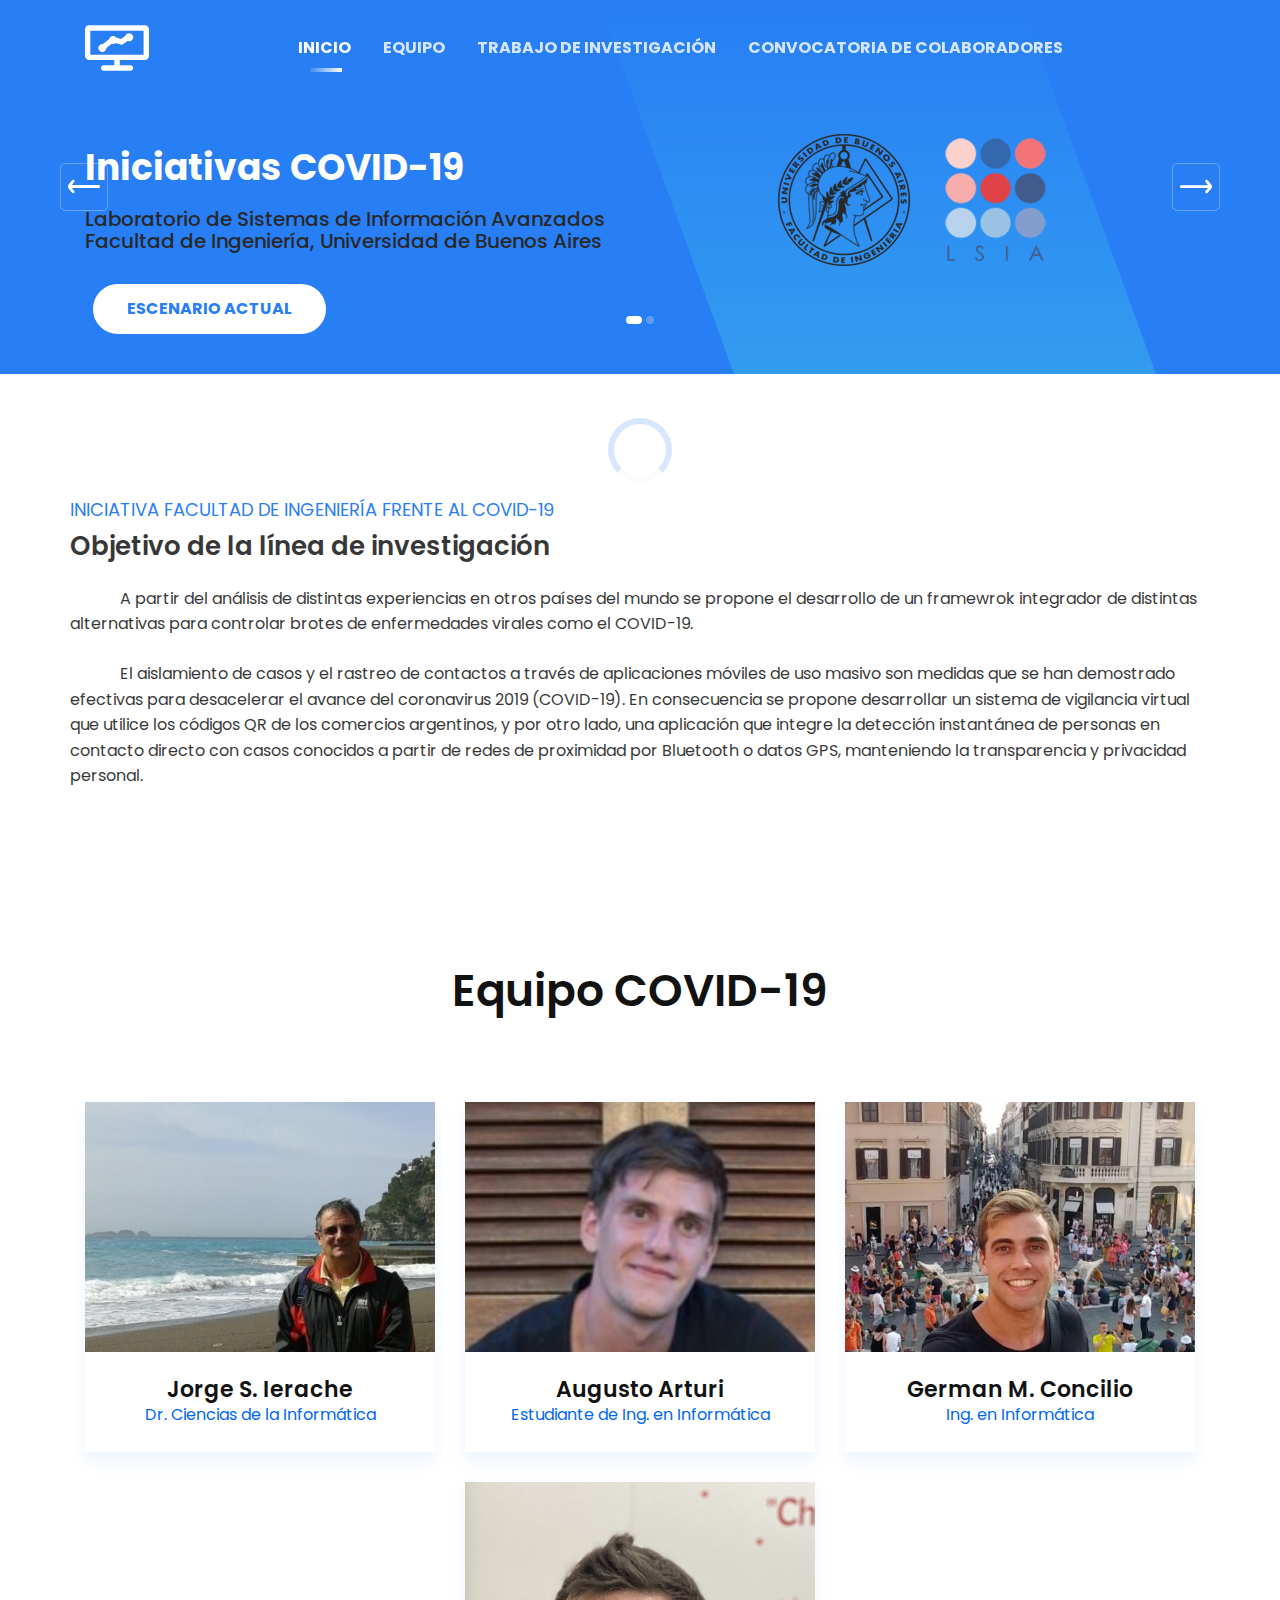
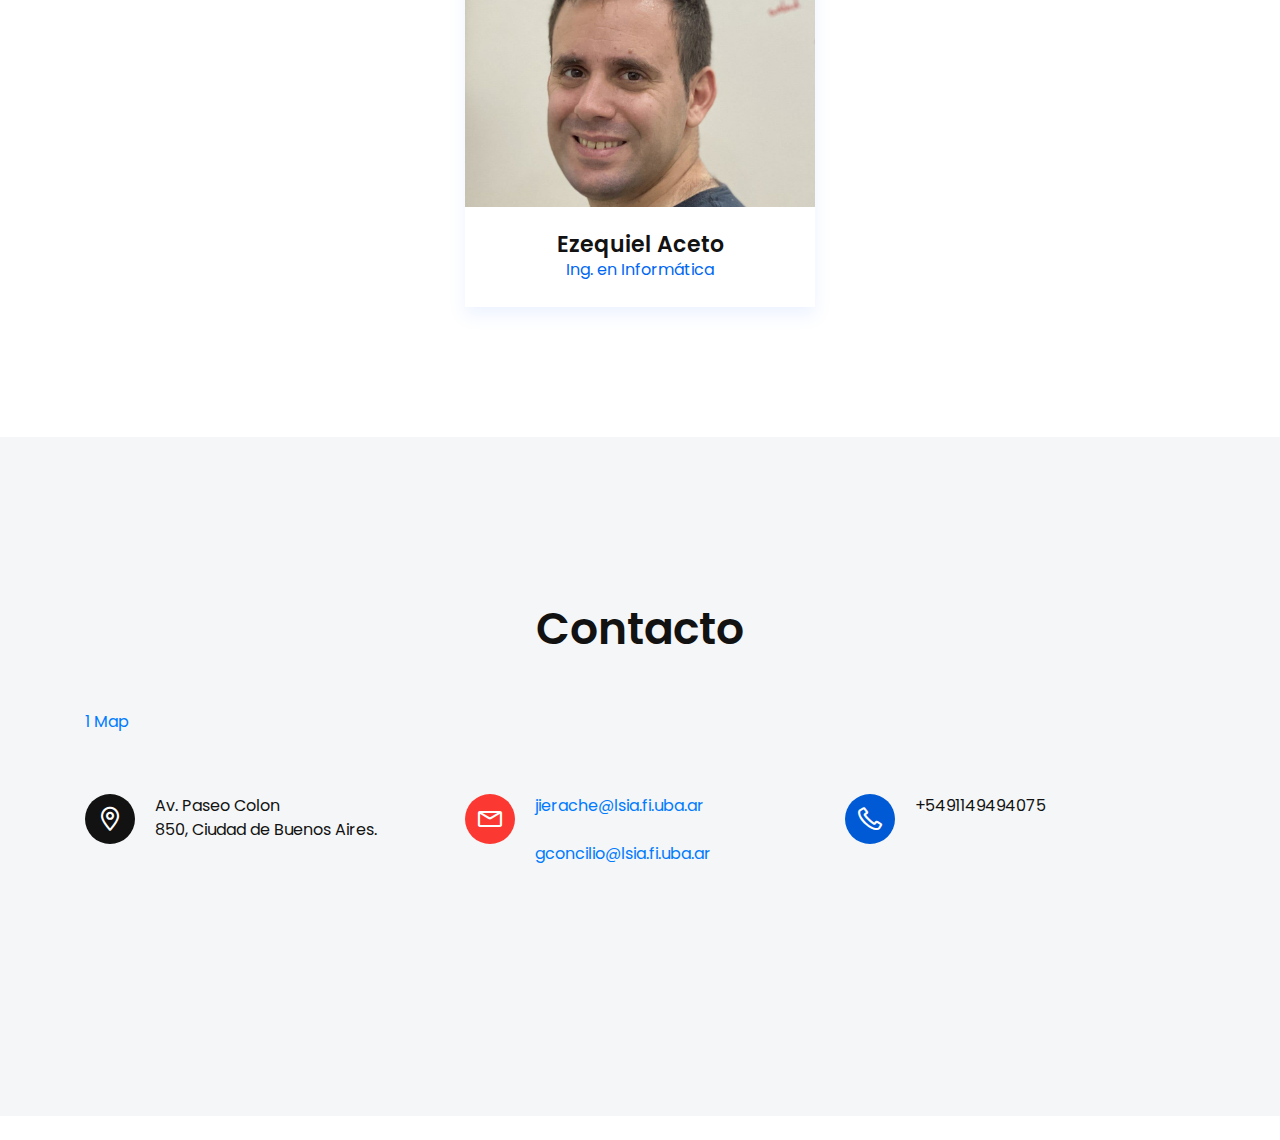
==== commit 74be84fa: "paper" ====
--- a/docs/index.html
+++ b/docs/index.html
@@ -80,8 +80,8 @@
                             <ul class="navbar-nav m-auto">
                                 <li class="nav-item active"><a class="page-scroll" href="#home">Inicio</a></li>
                                 <li class="nav-item"><a class="page-scroll" href="#team">Equipo</a></li>
-                                <li class="nav-item"><a class="page-scroll" href="#about">Trabajo</a></li>
-                                <li class="nav-item"><a class="page-scroll" href="#contact">Colaborar</a></li>
+                                <li class="nav-item"><a class="page-scroll" href="../docs/trabajo/index.html">Trabajo de investigación</a></li>
+                                <li class="nav-item"><a class="page-scroll" href="#contact">Convocatoria de colaboradores</a></li>
                             </ul>
                         </div>
 
@@ -117,7 +117,7 @@
                                     <p class="subtitle">Laboratorio de Sistemas de Información Avanzados
                                     Facultad de Ingeniería, Universidad de Buenos Aires</p>
                                     <ul class="slider-btn rounded-buttons">
-                                        <li><a class="main-btn rounded-one" href="#about">Escenario actual</a></li>
+                                        <li><a class="main-btn rounded-one" href="../docs/trabajo/index.html#estado_actual">Escenario actual</a></li>
                                     </ul>
                                 </div>
                             </div>
@@ -138,7 +138,7 @@
                                     <h1 class="title">Contact Tracing</h1>
                                     <p class="subtitle">Detección y aislamiento automático de personas que hayan estado contacto estrecho con infectados.</p>
                                     <ul class="slider-btn rounded-buttons">
-                                        <li><a class="main-btn rounded-one" href="#about">Estrategia preliminar en estudio</a></li>
+                                        <li><a class="main-btn rounded-one" href="../docs/trabajo/index.html#contact_tracing">Estrategia preliminar en estudio</a></li>
                                     </ul>
                                 </div>
                                   </div>
@@ -182,664 +182,27 @@
     </section>
 
 
-    <!--====== SLIDER PART ENDS ======-->
-
-    <!--====== FEATRES TWO PART START ======-->
-
-
-    <!--====== FEATRES TWO PART ENDS ======-->
-
-    <!--====== PORTFOLIO PART START ======-->
 
     <section id="about" class="about-area">
            <div class="container">
                <div class="row">
-                           <div class="about-accordion">
-                               <div class="accordion" id="accordionExample">
-                                   <div class="card">
-                                       <div class="card-header" id="headingOne">
-                                           <a href="#" data-toggle="collapse" data-target="#collapseOne" aria-expanded="true" aria-controls="collapseOne">Introducción</a>
-                                       </div>
-
-                                       <div id="collapseOne" class="collapse show" aria-labelledby="headingOne" data-parent="#accordionExample">
-                                           <div class="card-body">
-                                             <p class="indent">   Desde de su aparición en diciembre de 2019 en Wuhan, el virus se ha extendido a
-                                             más de 100 países <span class="cite">[<a
-                                             href="#Xwood2020infections">23</a>]</span>. Al día 31 de Marzo de 2020 se registran 823,479 casos
-                                             confirmados y 40,636 muertes en todo el mundo <span class="cite">[<a
-                                             href="#Xdong2020interactive">8</a>]</span>. El aumento rápido de casos de
-                                             COVID-19 es muy alarmante. Muchos países han tomado medidas para
-                                             reducir el contagio de la enfermedad y evitar que colapsen los sistemas de
-                                             salud.
-                                             <!--l. 100--><p class="indent" >   Tanto en Argentina, como en otros países del mundo se implementó la
-                                             cuarentena obligatoria para asegurar el aislamiento social. Retrasar el pico de las
-                                             infecciones todavía tiene muchos beneficios. En todo el planeta, las agencias de
-                                             salud están aumentando la producción de kits de pruebas y otros elementos
-                                             esenciales: cada día extra que les podemos dar para preparar se traduce en vidas
-                                             salvadas.
-                                             <!--l. 102--><p class="indent" >   En <span class="cite">[<a
-                                             href="#Xferretti2020quantifying">9</a>]</span> y <span class="cite">[<a
-                                             href="#Xhellewell2020feasibility">11</a>]</span> se proponen modelos matemáticos que explican la propagación del
-                                             virus. Se tienen en cuenta los distintos medios de contagio: personas asintomáticas,
-                                             pre-sintomáticas, sintomáticas y a través del medio ambiente. Además, se explica que
-                                             la velocidad de propagación de la pandemia depende de las características de la
-                                             comunidad afectada.
-                                             <!--l. 104--><p class="indent" >   En este artículo se evaluará cómo se puede utilizar la tecnología y dispositivos
-                                             móviles para frenar el avance de la pandemia. Cada de las alternativas aquí
-                                             evaluadas tienen con mayor o menor impacto y buscan mitigar distintas
-                                             formas de contagio. El objetivo es que estas soluciones utilizadas en conjunto
-                                             con el aislamiento social u otras medidas ayuden desacelerar el avance de la
-                                             pandemia.
-                                             <!--l. 106--><p class="noindent" >
-                                           </div>
-                                       </div>
-                                   </div> <!-- card -->
-                                   <div class="card">
-                                       <div class="card-header" id="headingTwo">
-                                           <a href="#" class="collapsed" data-toggle="collapse" data-target="#collapseTwo" aria-expanded="false" aria-controls="collapseTwo">Experiencias de otros países</a>
-                                       </div>
-                                       <div id="collapseTwo" class="collapse" aria-labelledby="headingTwo" data-parent="#accordionExample">
-                                           <div class="card-body">
-                                             <p class="noindent" >Dado que hoy día gran parte de la población tiene acceso a un smartphone,
-                                             el uso de aplicaciones que hagan uso de los recursos disponibles como la
-                                             ubicación puede resultar efectivo para frenar la epidemia. En países del sudeste
-                                             asiático se aplicaron soluciones que involucran el rastreo de los movimientos de
-                                             los ciudadanos por medio de GPS, bluetooth y códigos QR (para espacios
-                                             físicos).
-                                             <!--l. 109--><p class="indent" >   Corea del Sur y China han demostrado dos sistemas exitosos para contener
-                                             COVID-19 que hacen un uso extensivo de la tecnología. Los resultados que han visto
-                                             coinciden con las predicciones de los modelos en <span class="cite">[<a
-                                             href="#Xferretti2020quantifying">9</a>]</span> y <span class="cite">[<a
-                                             href="#Xhellewell2020feasibility">11</a>]</span>: con una tasa de diagnóstico
-                                             suficiente y una rastreo de contactos directos con personas contagiadas, el COVID-19
-                                             puede ser contenido <span class="cite">[<a
-                                             href="#Xcovidwatch">4</a>]</span>.
-                                                <h5 class="subsubsectionHead" style="margin-top: 2em"><a
-                                              id="x1-30002"></a>China</h5>
-                                             <!--l. 112--><p class="noindent" >fue el primero en crear una aplicación móvil como medida de prevención. Su
-                                             aplicación utiliza el historial de GPS y otros datos para asignar una puntuación de
-                                             riesgo. Este puntaje se usa para controlar qué individuos pueden moverse libremente.
-                                             La intervención de China parece haber sido exitosa, pero requirió una vigilancia
-
-
-
-                                             estatal de gran alcance que, según los estándares de la mayoría de las democracias
-                                             liberales, se consideraría altamente invasiva, probablemente ilegal y políticamente
-                                             desagradable <span class="cite">[<a
-                                             href="#Xmcneil_2020">13</a>]</span>.
-                                                <h5 class="subsubsectionHead" style="margin-top: 2em"><a
-                                              id="x1-40002"></a>Corea del Sur</h5>
-                                             <!--l. 114--><p class="noindent" >Se publica una gran cantidad de información recopilada de los teléfonos celulares de
-                                             pacientes infectados para que otros puedan determinar si habían estado en contacto.
-                                             El éxito de Corea del Sur se atribuyó principalmente a (1) pruebas generalizadas (2)
-                                             o de contactos y (3) aislamiento de casos. La sus solución de alerta móvil no
-                                             anonimiza efectivamente los datos del paciente. Recopilan datos de ubicación de
-                                             entrevistas, historial de GPS del teléfono móvil, cámaras de vigilancia y registros
-                                             de tarjetas de crédito, y luego envían alertas de texto con el historial de
-                                             ubicación de los pacientes. Al igual que la intervención en China, esto parece ser
-                                             efectivo, pero prácticamente imposible de aplicar en un régimen democrático
-                                             <span class="cite">[<a
-                                             href="#Xnormilemar_voosenmar_cohenmar_ortega_ortega_ortega_2020">16</a>]</span>.
-                                                <h5 class="subsubsectionHead" style="margin-top: 2em"><a
-                                              id="x1-50002"></a>Israel</h5>
-                                             <!--l. 116--><p class="noindent" >se aprobó una legislación para permitir que el gobierno rastree los datos del teléfono
-                                             móvil de personas con sospecha infección <span class="cite">[<a
-                                             href="#Xtidy_2020">20</a>]</span>.
-                                                <h5 class="subsubsectionHead" style="margin-top: 2em"><a
-                                              id="x1-60002"></a>Taiwan</h5>
-                                             <!--l. 119--><p class="noindent" >Las instituciones médicas tuvieron acceso a los historiales de viaje de los pacientes
-                                             <span class="cite">[<a
-                                             href="#Xwang2020response">22</a>]</span>, y las autoridades rastrearon los datos de ubicación del teléfono de cualquier
-                                             persona en cuarentena <span class="cite">[<a
-                                             href="#Xlee_2020">12</a>]</span>.
-                                                <h5 class="subsubsectionHead" style="margin-top: 2em"><a
-                                              id="x1-70002"></a>Singapur</h5>
-                                             <!--l. 122--><p class="noindent" >La población adoptó una aplicación llamada <span
-                                             class="ecti-1000">TraceTogether </span>de fácil usabilidad
-                                             financiada por el gobierno. Cada vez que un individuo da positivo de COVID-19, se
-                                             contacta instantáneamente a cada persona que posiblemente haya estado en
-                                             contacto directo con el infectado durante el período y ésta debe cumplir una
-                                             cuarentena obligatoria de dos semanas. En <span class="cite">[<a
-                                             href="#Xferretti2020quantifying">9</a>]</span>, <span class="cite">[<a
-                                             href="#Xhebert2020beyond">10</a>]</span> y <span class="cite">[<a
-                                             href="#Xhellewell2020feasibility">11</a>]</span> se estudia la efectividad
-                                             de este tipo de aplicaciones con modelos matemáticos de propagación del
-                                             virus y concluyen que es una forma efectiva de frenar la propagación del
-                                             virus.
-                                             <!--l. 124--><p class="indent" >   En su solución desarrollaron un nuevo protocolo llamado <span
-                                             class="ecti-1000">BlueTrace </span><span class="cite">[<a
-                                             href="#Xbluetrace">21</a>]</span>. La
-                                             aplicación almacena información de dispositivos cercanos en una red P2P,
-                                             descentralizada para preservar la privacidad de los datos, al mismo tiempo el análisis
-                                             de datos y control de epidemia es centralizado por el Ministro de Salud del gobierno
-                                             de Singapur. En <span class="cite">[<a
-                                             href="#Xcho2020contact">7</a>]</span> se hace una muy buena investigación sobre los problemas de
-                                             privacidad y peligros de infiltración de <span
-                                             class="ecti-1000">TraceTogether</span>. En particular se discuten
-
-
-
-                                             problemas legales en Estados Unidos para la adopción de la aplicación y se proponen
-                                             mejoras.
-                                             <!--l. 126--><p class="indent" >   La idea de Singapur ha levantado tales expectativas que varios países ya se
-                                             plantean hacer algo similar. El más avanzado es República Checa, donde un consorcio
-                                             de empresas está creando una aplicación similar para liberar pronto el código.
-                                             Singapur aún no ha liberado el suyo, pero el Gobierno asegura que lo hará
-                                             muy pronto. Cuando eso ocurra, cualquier país podría lanzar la misma
-                                             aplicación.
-                                             <!--l. 128--><p class="indent" >   Los proyectos CoEpi <span class="cite">[<a
-                                             href="#Xcoepi">3</a>]</span> y Covid-Watch <span class="cite">[<a
-                                             href="#Xcovidwatch">4</a>]</span> han abierto el código para detectar
-                                             dispositivos android y iOS a través de Bluetooth de bajo consumo. Ninguno de ellos
-                                             tiene en cuenta la distancia entre los dispositivos para definir qué es un contacto
-                                             cercano ni la ventana de tiempo para descartar falsos positivos. Sin embargo,
-                                             permiten a otros investigadores partir de una misma base. En Github la comunidad
-                                             científica lleva actualizada una lista de aplicaciones que implementan ideas similares
-                                             a <span
-                                             class="ecti-1000">TraceTogether </span><span class="cite">[<a
-                                             href="#Xshankari_2020">19</a>]</span>. En <span class="cite">[<a
-                                             href="#Xgoogle_docs_survey">5</a>]</span> se realiza una recopilación muy interesante acerca de los
-                                             avances de este tipo de aplicaciones.
-                                                <h5 class="subsubsectionHead" style="margin-top: 2em"><a
-                                              id="x1-80002"></a>España</h5>
-                                             <!--l. 130--><p class="noindent" >el Gobierno ha comenzado a coordinar esfuerzos para recolectar datos anónimos y
-                                             agregados de los dispositivos móviles de la población (no hay datos personales
-                                             involucrados), estudiar los movimientos que realizan para poder determinar si las
-                                             medidas de confinamiento social desde la declaración del estado de alarma se
-                                             están cumpliendo. El proyecto lleva en marcha en Valencia desde hace al
-                                             menos dos semanas y ahora es oficialmente el primer piloto con el respaldo del
-                                             Gobierno. El equipo usará los datos anónimos y agregados facilitados por las
-                                             operadoras de telefonía (Telefónica, Vodafone y Orange) para extraer patrones de
-                                             movilidad de la población. A través de las diferentes aplicaciones que cada
-                                             operador desarrolla, tienen información adicional sobre tu ubicación por GPS y
-                                             hábitos de navegación. Ambos frentes combinados y unidos a los datos de
-                                             evolución de la epidemia, resultan en mapas de calor que muestran flujos
-                                             de movimiento de personas y pueden revelar aglomeraciones desconocidas
-                                             de gente en puntos de la ciudad y mayor movilidad laboral de la esperada
-                                             <span class="cite">[<a
-                                             href="#Xmendez_2020">15</a>]</span>.
-                                                <h5 class="subsubsectionHead" style="margin-top: 2em"><a
-                                              id="x1-90002"></a>Estados Unidos</h5>
-                                             <!--l. 133--><p class="noindent" >En el MIT, se está trabajando actualmente en una aplicación <span
-                                             class="ecti-1000">Private-Kit: Safe Paths</span>
-                                             <span class="cite">[<a
-                                             href="#Xraskar2020apps">17</a>]</span>. La aplicación funciona como un logger para los usuarios que brinden
-                                             consentimiento la información brindada por el GPS. Esta información se almacena en
-                                             el propio dispositivo, con el propósito de que si el individuo es diagnosticado como
-                                             positivo en el futuro, se pueda brindar a un oficial de la salud los caminos por donde
-                                             circuló. Se está trabajando en proveer a los usuarios una herramienta para redactar
-                                             los caminos por los cuales el paciente ha andado para difundir esta información de
-                                             manera privada y protegida. En esta aplicación se hace gran énfasis en la privacidad
-
-
-
-                                             de los datos y protección de los usuarios, tanto positivos como negativos
-                                             <span class="cite">[<a
-                                             href="#Xadmin_2020">14</a>]</span>.
-
-                                           </div>
-                                       </div>
-                                   </div> <!-- card -->
-                                   <div class="card">
-                                       <div class="card-header" id="headingThree">
-                                           <a href="#" class="collapsed" data-toggle="collapse" data-target="#collapseThree" aria-expanded="false" aria-controls="collapseThree">Estrategias preliminares en estudio</a>
-                                       </div>
-                                       <div id="collapseThree" class="collapse" aria-labelledby="headingThree" data-parent="#accordionExample">
-                                           <div class="card-body">
-                                             <p class="noindent" >El LSIA del Departamento Computación <span class="cite">[<a
-                                             href="#Xlsia">1</a>]</span> se suma a la convocatoria COVID-19
-                                             dispuesta por la Universidad de Buenos Aires. Se están han estudiando las
-                                             aplicaciones empleadas por otros países frente a la pandemia, a fin de colaborar con
-                                             propuestas en el contexto argentino.
-                                             <!--l. 138--><p class="indent" >   Se adoptan dos posibles estrategias: en primer lugar, dado el gran desarrollo
-                                             realizado en aplicaciones de rastreo de contactos por proximidad, y su notoria
-                                             efectividad en Singapur, se propone una aplicación de este tipo adaptando desarrollos
-                                             de código abierto como <span class="cite">[<a
-                                             href="#Xcoepi">3</a>]</span> y <span class="cite">[<a
-                                             href="#Xcovidwatch">4</a>]</span>, y realizando las adaptaciones pertinentes para que la
-                                             misma sea de utilizable masivamente.
-                                             <!--l. 140--><p class="indent" >   Por otro lado se propone realizar una aplicación que actúe como pasaporte digital
-                                             o permiso obligatorio para quienes necesiten con motivos justificados romper la
-                                             cuarentena y movilizarse por el país. En principio, la aplicación está destinada a
-                                             usuarios que no realizan servicios de primera necesidad y en un contexto de política
-                                             de confinamiento social obligatorio.
-                                             <!--l. 142--><p class="noindent" >
-                                              <h4 class="subsectionHead" style="margin-top: 3em"><span class="titlemark"></span> <a  id="x1-110003.1"></a>Rastreo instantáneo de contactos directos con infectados</h4>
-                                             <!--l. 144--><p class="noindent" >Los métodos centrados en el distanciamiento social reducen la propagación del virus.
-                                             Estos métodos se basan en reducir el contacto entre personas infectadas y
-                                             susceptibles, incluso sin saber quién está infectado. En la forma más simple, esto se
-                                             logra reduciendo todos los eventos sociales y aumentando las precauciones como el
-                                             lavado de manos. Esta es una medida efectiva porque la cantidad de nuevas
-                                             infecciones es aproximadamente proporcional a la cantidad de eventos de contacto con
-                                             personas infecciosas.
-                                             <!--l. 146--><p class="indent" >   Un enfoque más específico empleado por muchas agencias de salud es el rastreo de
-                                             personas que hayan estado en contacto directo con las personas infectadas. Este
-                                             sistema funciona mediante la búsqueda y el seguimiento de contactos de pacientes que
-                                             han sido diagnosticados con COVID-19. Estas personas se ponen en aislamiento
-                                             preventivo para evitar la transmisión.
-                                             <!--l. 148--><p class="indent" >   La Organización Mundial de la Salud (OMS) define el seguimiento de
-                                             contactos como la identificación y el seguimiento de las personas que pueden
-                                             haber entrado en contacto con una persona infectada con una enfermedad
-                                             contagiosa, para ayudar a los contactos a obtener atención y tratamiento
-                                             relevantes.
-                                             <!--l. 150--><p class="indent" >   En <span class="cite">[<a
-                                             href="#Xhellewell2020feasibility">11</a>]</span> se analizó la efectividad de utilizar una aplicación móvil simple de
-                                             rastreo de contactos directos, como en Singapur, para contener COVID-19
-                                             al comienzo de un brote. Los hallazgos son prometedores: con un 80<span style="margin-left:0.3em" class="thinspace"></span>% de
-                                             precisión en el rastreo de contactos directos y un tiempo medio de detección de
-
-
-
-                                             3.8 días después del inicio de los síntomas, es posible la contención del
-                                             virus.
-                                             <!--l. 152--><p class="indent" >   En Argentina, más de un 80<span style="margin-left:0.3em" class="thinspace"></span>% de la población lleva consigo un teléfono móvil
-                                             inteligente. El Bluetooth es un protocolo de radio que se puede usar para comunicar
-                                             de forma inalámbrica dispositivos móviles cercanos y la intensidad de la señal se
-                                             puede usar para estimar la distancia &#8212;midiendo el Indicador de Fuerza de la Señal
-                                             Recibida (RSSI)&#8212;. Se pueden grabar los eventos de contacto con otros dispositivos
-                                             cercanos mediante el envío de señales Bluetooth. Al medir la intensidad de la señal y
-                                             el número discreto de eventos de contacto, se puede estimar la duración y la distancia
-                                             de contacto entre dos teléfonos.
-                                             <!--l. 154--><p class="indent" >   Al registrar todos los eventos de contacto, se puede generar automáticamente una
-                                             lista de alta precisión de personas en riesgo cuando se diagnostica a una nueva
-                                             persona. Estas personas pueden ser notificadas inmediatamente para que se aíslen
-                                             socialmente antes de infectar a más personas.
-                                                <h5 class="subsubsectionHead" style="margin-top: 2em"><a
-                                              id="x1-120003.1"></a>Ventajas del Bluetooth sobre el GPS</h5>
-                                             <!--l. 158--><p class="noindent" >La proximidad de Bluetooth es ser método más preciso para aproximar el contacto
-                                             cercano. Además, tiene la ventaja de ser transparente. Existen ventajas significativas
-                                             del Bluetooth sobre el GPS en términos de precisión para el rastreo de contactos. Con
-                                             Bluetooth, la proximidad se puede aproximar mediante la intensidad de la
-                                             señal que se reduce por obstrucciones como paredes; por lo tanto, refleja
-                                             con mayor precisión la proximidad funcional en entornos de alto riesgo para
-                                             contacto cercano: dentro de edificios, en vehículos y aviones, y en tránsito
-                                             subterráneo.
-                                                <h5 class="subsubsectionHead" style="margin-top: 2em"><a
-                                              id="x1-130003.1"></a>Definición de contacto</h5>
-                                             <!--l. 162--><p class="noindent" >La aplicación definió que un contacto fue <span
-                                             class="ecti-1000">cercano </span>o <span
-                                             class="ecti-1000">directo </span>cuando los dispositivos
-                                             están a menos de 5 metros de distancia y durante 30 minutos de exposición <span class="cite">[<a
-                                             href="#Xbluetrace">21</a>]</span>.
-                                             Estos umbrales pueden ajustarse, de acuerdo con el criterio del equipo de
-                                             salud.
-                                             <!--l. 164--><p class="indent" >   Las librerías Proximity Beacon API de Google <span class="cite">[<a
-                                             href="#Xgoogle">6</a>]</span> o Android Beacon Library de
-                                             código libre <span class="cite">[<a
-                                             href="#Xandroid_beacon_ibrary">2</a>]</span> son opciones para estimar la distancia entre los dispositivos Bluetooth
-                                             a partir de la intensidad de la señal RSSI.
-                                             <!--l. 166--><p class="indent" >   Es deseable almacenar la información del GPS cuando se detecta un contacto
-                                             <span
-                                             class="ecti-1000">directo</span>. Esto ayudará a saber dónde y cuándo se produjo el contacto, y también
-                                             cuando se confirman los casos, dónde están zonas geográficas más afectadas.
-                                                <h5 class="subsubsectionHead" style="margin-top: 2em"><a
-                                              id="x1-140003.1"></a>Impacto</h5>
-                                             <!--l. 169--><p class="noindent" >El impacto de esta tecnología dependerá en gran medida del uso masivo de la
-                                             aplicación. Los modelos numéricos y las campañas en curso sugieren que con pruebas
-                                             exhaustivas, rastreo de contactos directos preciso y aislamiento de casos sospechosos,
-                                             se pueden contener brotes del virus.
-
-
-
-                                             <!--l. 171--><p class="indent" >   Para las pruebas iniciales un sistema como este probablemente deba usarse en
-                                             combinación con medidas de distanciamiento social y rastreo de contactos directo
-                                             manual. Sin embargo, la herramienta podría necesita se acompañada un número alto
-                                             de diagnósticos realizados a la población.
-                                             <!--l. 174--><p class="noindent" >
-                                                <h4 class="subsectionHead" style="margin-top: 3em"><span class="titlemark"></span> <a
-                                              id="x1-150003.2"></a>Empleo de QR</h4>
-                                             <!--l. 176--><p class="noindent" >La estrategia consistirá en una aplicación móvil que actuará como un pasaporte
-                                             digital de las personas que se movilizan en el país. Siendo esencial su portación y de
-                                             carácter obligatorio a la hora de realizar una necesidad logística, inclusive en etapas
-                                             asintomáticas del virus. En principio, la aplicación estará destinada a usuarios que
-                                             no realizan servicios, sino que los consumen y por ende deben justificar su
-                                             salida ante una política de cuarentena. El sistema se basará en la lectura y
-                                             generación de códigos QR, con la finalidad de ubicar al usuario en ventanas de
-                                             correlación georeferenciadas temporalmente y a su vez para evitar el contacto
-                                             directo entre las partes (usuario y autoridad de control) a la hora de presentar
-                                             documentación.
-                                           </div>
-                                       </div>
-                                   </div> <!-- card -->
-                                   <div class="card">
-                                       <div class="card-header" id="headingFore">
-                                           <a href="#" class="collapsed" data-toggle="collapse" data-target="#collapseFore" aria-expanded="false" aria-controls="collapseFore">Conclusiones</a>
-                                       </div>
-                                       <div id="collapseFore" class="collapse" aria-labelledby="headingFore" data-parent="#accordionExample">
-                                           <div class="card-body">
-                                             <p class="noindent" >Las tecnologías móviles pueden ayudar a contener la epidemia a bajo costo social y
-                                             económico. En lugar de requerir que miles de trabajadores de la salud realicen tareas
-                                             manuales (como es el enfoque actual en China), el proceso será esencialmente
-                                             gratuito. Los sistemas aquí propuestos pueden ayudar a controlar el aislamiento
-                                             social en períodos de confinamiento obligatorio o mitigar el avance de la epidemia en
-                                             a través de los contactos sociales.
-                                             <!--l. 181--><p class="indent" >   No se descartan otras aplicaciones como estudio de grafos sociales y uso de la
-                                             blockchain para mejorar las estrategias aquí propuestas.
-                                           </div>
-                                       </div>
-                                   </div> <!-- card -->
-                                   <div class="card">
-                                       <div class="card-header" id="headingFive">
-                                           <a href="#" class="collapsed" data-toggle="collapse" data-target="#collapseFive" aria-expanded="false" aria-controls="collapseFive">Referencias</a>
-                                       </div>
-                                       <div id="collapseFive" class="collapse" aria-labelledby="headingFive" data-parent="#accordionExample">
-                                           <div class="card-body">
-                                             <div class="thebibliography">
-                                             <p class="bibitem" ><span class="biblabel">
-                                           <span
-                                          class="ecrm-0900">1.</span> <span class="bibsp"><span
-                                          class="ecrm-0900">&#x00A0;</span><span
-                                          class="ecrm-0900">&#x00A0;</span><span
-                                          class="ecrm-0900">&#x00A0;</span></span></span><a
-                                           id="Xlsia"></a><a
-                                          href="http://lsia.fi.uba.ar/" class="url" ><span
-                                          class="ectt-0900">http://lsia.fi.uba.ar/</span></a>
-                                             </p>
-                                             <p class="bibitem" ><span class="biblabel">
-                                           <span
-                                          class="ecrm-0900">2.</span> <span class="bibsp"><span
-                                          class="ecrm-0900">&#x00A0;</span><span
-                                          class="ecrm-0900">&#x00A0;</span><span
-                                          class="ecrm-0900">&#x00A0;</span></span></span><a
-                                           id="Xandroid_beacon_ibrary"></a><a
-                                          href="https://altbeacon.github.io/android-beacon-library/distance-calculations.html" class="url" ><span
-                                          class="ectt-0900">https://altbeacon.github.io/android-beacon-library/distance-calculations.html</span></a>
-                                             </p>
-                                             <p class="bibitem" ><span class="biblabel">
-                                           <span
-                                          class="ecrm-0900">3.</span> <span class="bibsp"><span
-                                          class="ecrm-0900">&#x00A0;</span><span
-                                          class="ecrm-0900">&#x00A0;</span><span
-                                          class="ecrm-0900">&#x00A0;</span></span></span><a
-                                           id="Xcoepi"></a><span
-                                          class="ecrm-0900">Community epidemiology in action, </span><a
-                                          href="https://www.coepi.org/vision.html" class="url" ><span
-                                          class="ectt-0900">https://www.coepi.org/vision.html</span></a>
-                                             </p>
-                                             <p class="bibitem" ><span class="biblabel">
-                                           <span
-                                          class="ecrm-0900">4.</span> <span class="bibsp"><span
-                                          class="ecrm-0900">&#x00A0;</span><span
-                                          class="ecrm-0900">&#x00A0;</span><span
-                                          class="ecrm-0900">&#x00A0;</span></span></span><a
-                                           id="Xcovidwatch"></a><span
-                                          class="ecrm-0900">Covid watch, </span><a
-                                          href="https://www.covid-watch.org/article" class="url" ><span
-                                          class="ectt-0900">https://www.covid-watch.org/article</span></a>
-                                             </p>
-                                             <p class="bibitem" ><span class="biblabel">
-                                           <span
-                                          class="ecrm-0900">5.</span> <span class="bibsp"><span
-                                          class="ecrm-0900">&#x00A0;</span><span
-                                          class="ecrm-0900">&#x00A0;</span><span
-                                          class="ecrm-0900">&#x00A0;</span></span></span><a
-                                           id="Xgoogle_docs_survey"></a><span
-                                          class="ecrm-0900">Ecosystem        survey        -        covid19        -        contact        tracing,</span>
-                                             <a
-                                          href="https://docs.google.com/document/d/1n5dMHVZ9fRfQZTD1IJ_hGJkaFvM5N5IZeY5dLgCqXq8/edit#" class="url" ><span
-                                          class="ectt-0900">https://docs.google.com/document/d/1n5dMHVZ9fRfQZTD1IJ_hGJkaFvM5N5IZeY5dLgCqXq8/edit#</span></a>
-                                             </p>
-                                             <p class="bibitem" ><span class="biblabel">
-                                           <span
-                                          class="ecrm-0900">6.</span> <span class="bibsp"><span
-                                          class="ecrm-0900">&#x00A0;</span><span
-                                          class="ecrm-0900">&#x00A0;</span><span
-                                          class="ecrm-0900">&#x00A0;</span></span></span><a
-                                           id="Xgoogle"></a><span
-                                          class="ecrm-0900">Overview      |      proximity      beacon      api      |      google      developers,</span>
-                                             <a
-                                          href="https://developers.google.com/beacons/proximity/guides?hl=en" class="url" ><span
-                                          class="ectt-0900">https://developers.google.com/beacons/proximity/guides?hl=en</span></a>
-                                             </p>
-                                             <p class="bibitem" ><span class="biblabel">
-                                           <span
-                                          class="ecrm-0900">7.</span> <span class="bibsp"><span
-                                          class="ecrm-0900">&#x00A0;</span><span
-                                          class="ecrm-0900">&#x00A0;</span><span
-                                          class="ecrm-0900">&#x00A0;</span></span></span><a
-                                           id="Xcho2020contact"></a><span
-                                          class="ecrm-0900">Cho, H., Ippolito, D., Yu, Y.W.: Contact tracing mobile apps for covid-19:</span>
-                                             <span
-                                          class="ecrm-0900">Privacy  considerations  and  related  trade-offs.  arXiv  preprint  arXiv:2003.11511</span>
-                                             <span
-                                          class="ecrm-0900">(2020)</span>
-                                             </p>
-                                             <p class="bibitem" ><span class="biblabel">
-                                           <span
-                                          class="ecrm-0900">8.</span> <span class="bibsp"><span
-                                          class="ecrm-0900">&#x00A0;</span><span
-                                          class="ecrm-0900">&#x00A0;</span><span
-                                          class="ecrm-0900">&#x00A0;</span></span></span><a
-                                           id="Xdong2020interactive"></a><span
-                                          class="ecrm-0900">Dong, E., Du, H., Gardner, L.: An interactive web-based dashboard to track</span>
-                                             <span
-                                          class="ecrm-0900">covid-19 in real time. The Lancet Infectious Diseases (2020)</span>
-                                             </p>
-                                             <p class="bibitem" ><span class="biblabel">
-                                           <span
-                                          class="ecrm-0900">9.</span> <span class="bibsp"><span
-                                          class="ecrm-0900">&#x00A0;</span><span
-                                          class="ecrm-0900">&#x00A0;</span><span
-                                          class="ecrm-0900">&#x00A0;</span></span></span><a
-                                           id="Xferretti2020quantifying"></a><span
-                                          class="ecrm-0900">Ferretti, L., Wymant, C., Kendall, M., Zhao, L., Nurtay, A., Bonsall, D.G.,</span>
-                                             <span
-                                          class="ecrm-0900">Fraser, C.: Quantifying dynamics of sars-cov-2 transmission suggests that epidemic</span>
-                                             <span
-                                          class="ecrm-0900">control and avoidance is feasible through instantaneous digital contact tracing.</span>
-                                             <span
-                                          class="ecrm-0900">medRxiv (2020)</span>
-                                             </p>
-                                             <p class="bibitem" ><span class="biblabel">
-                                          <span
-                                          class="ecrm-0900">10.</span> <span class="bibsp"><span
-                                          class="ecrm-0900">&#x00A0;</span><span
-                                          class="ecrm-0900">&#x00A0;</span><span
-                                          class="ecrm-0900">&#x00A0;</span></span></span><a
-                                           id="Xhebert2020beyond"></a><span
-                                          class="ecrm-0900">H</span><span
-                                          class="ecrm-0900">ébert-Dufresne, L., Althouse, B.M., Scarpino, S.V., Allard, A.: Beyond </span><span
-                                          class="cmmi-9">r</span>_<span
-                                          class="cmr-9">0</span><span
-                                          class="ecrm-0900">:</span>
-                                             <span
-                                          class="ecrm-0900">the  importance  of  contact  tracing  when  predicting  epidemics.  arXiv  preprint</span>
-                                             <span
-                                          class="ecrm-0900">arXiv:2002.04004 (2020)</span>
-                                             </p>
-                                             <p class="bibitem" ><span class="biblabel">
-                                          <span
-                                          class="ecrm-0900">11.</span> <span class="bibsp"><span
-                                          class="ecrm-0900">&#x00A0;</span><span
-                                          class="ecrm-0900">&#x00A0;</span><span
-                                          class="ecrm-0900">&#x00A0;</span></span></span><a
-                                           id="Xhellewell2020feasibility"></a><span
-                                          class="ecrm-0900">Hellewell, J., Abbott, S., Gimma, A., Bosse, N.I., Jarvis, C.I., Russell, T.W.,</span>
-                                             <span
-                                          class="ecrm-0900">Munday,  J.D.,  Kucharski,  A.J.,  Edmunds,  W.J.,  Sun,  F.,  et</span><span
-                                          class="ecrm-0900">&#x00A0;al.:  Feasibility  of</span>
-                                             <span
-                                          class="ecrm-0900">controlling  covid-19  outbreaks  by  isolation  of  cases  and  contacts.  The  Lancet</span>
-                                             <span
-                                          class="ecrm-0900">Global Health (2020)</span>
-
-
-
-                                             </p>
-                                             <p class="bibitem" ><span class="biblabel">
-                                          <span
-                                          class="ecrm-0900">12.</span> <span class="bibsp"><span
-                                          class="ecrm-0900">&#x00A0;</span><span
-                                          class="ecrm-0900">&#x00A0;</span><span
-                                          class="ecrm-0900">&#x00A0;</span></span></span><a
-                                           id="Xlee_2020"></a><span
-                                          class="ecrm-0900">Lee,         Y.:         Taiwan&#8217;s         new         &#8217;electronic         fence&#8217;         for</span>
-                                             <span
-                                          class="ecrm-0900">quarantines      leads      wave      of      virus      monitoring      (Mar      2020),</span>
-                                             <a
-                                          href="https://www.reuters.com/article/us-health-coronavirus-taiwan-surveillanc-idUSKBN2170SK" class="url" ><span
-                                          class="ectt-0900">https://www.reuters.com/article/us-health-coronavirus-taiwan-surveillanc-idUSKBN2170SK</span></a>
-                                             </p>
-                                             <p class="bibitem" ><span class="biblabel">
-                                          <span
-                                          class="ecrm-0900">13.</span> <span class="bibsp"><span
-                                          class="ecrm-0900">&#x00A0;</span><span
-                                          class="ecrm-0900">&#x00A0;</span><span
-                                          class="ecrm-0900">&#x00A0;</span></span></span><a
-                                           id="Xmcneil_2020"></a><span
-                                          class="ecrm-0900">Mcneil,  D.G.:  Inside  china&#8217;s  all-out  war  on  the  coronavirus  (Mar  2020),</span>
-                                             <a
-                                          href="https://www.nytimes.com/2020/03/04/health/coronavirus-china-aylward.html" class="url" ><span
-                                          class="ectt-0900">https://www.nytimes.com/2020/03/04/health/coronavirus-china-aylward.html</span></a>
-                                             </p>
-                                             <p class="bibitem" ><span class="biblabel">
-                                          <span
-                                          class="ecrm-0900">14.</span> <span class="bibsp"><span
-                                          class="ecrm-0900">&#x00A0;</span><span
-                                          class="ecrm-0900">&#x00A0;</span><span
-                                          class="ecrm-0900">&#x00A0;</span></span></span><a
-                                           id="Xadmin_2020"></a><span
-                                          class="ecrm-0900">MIT:  Restarting  the  economy  and  avoiding  big  brother  (Mar  2020),</span>
-                                             <a
-                                          href="https://bostonglobalforum.org/publications/restarting-the-economy-and-avoiding-big-brother/" class="url" ><span
-                                          class="ectt-0900">https://bostonglobalforum.org/publications/restarting-the-economy-and-avoiding-big-brother/</span></a>
-                                             </p>
-                                             <p class="bibitem" ><span class="biblabel">
-                                          <span
-                                          class="ecrm-0900">15.</span> <span class="bibsp"><span
-                                          class="ecrm-0900">&#x00A0;</span><span
-                                          class="ecrm-0900">&#x00A0;</span><span
-                                          class="ecrm-0900">&#x00A0;</span></span></span><a
-                                           id="Xmendez_2020"></a><span
-                                          class="ecrm-0900">M</span><span
-                                          class="ecrm-0900">éndez,      M.,      Villarino,      ,      Mcloughlin,      M.,      Pascual,      A.,</span>
-                                             <span
-                                          class="ecrm-0900">Aldama,    Z.,    Shangh</span><span
-                                          class="ecrm-0900">ái:    El    gobierno    iniciar</span><span
-                                          class="ecrm-0900">á    el    rastreo    de    m</span><span
-                                          class="ecrm-0900">óviles</span>
-                                             <span
-                                          class="ecrm-0900">con    ccaa    y    operadoras    para    combatir    el    virus    (Mar    2020),</span>
-                                             <a
-                                          href="https://www.elconfidencial.com/tecnologia/2020-03-23/coronavirus-moviles-telecomunicaciones-antenas-covid19_2508268/" class="url" ><span
-                                          class="ectt-0900">https://www.elconfidencial.com/tecnologia/2020-03-23/coronavirus-moviles-telecomunicaciones-antenas-covid19_2508268/</span></a>
-                                             </p>
-                                             <p class="bibitem" ><span class="biblabel">
-                                          <span
-                                          class="ecrm-0900">16.</span> <span class="bibsp"><span
-                                          class="ecrm-0900">&#x00A0;</span><span
-                                          class="ecrm-0900">&#x00A0;</span><span
-                                          class="ecrm-0900">&#x00A0;</span></span></span><a
-                                           id="Xnormilemar_voosenmar_cohenmar_ortega_ortega_ortega_2020"></a><span
-                                          class="ecrm-0900">NormileMar,    D.,    VoosenMar,    P.,    CohenMar,    J.,    Ortega,    R.P.,</span>
-                                             <span
-                                          class="ecrm-0900">Ortega,   R.P.,   Ortega,   R.P.:   Coronavirus   cases   have   dropped   sharply</span>
-                                             <span
-                                          class="ecrm-0900">in    south    korea.    what&#8217;s    the    secret    to    its    success?    (Mar    2020),</span>
-                                             <a
-                                          href="https://www.sciencemag.org/news/2020/03/coronavirus-cases-have-dropped-sharply-south-korea-whats-secret-its-success" class="url" ><span
-                                          class="ectt-0900">https://www.sciencemag.org/news/2020/03/coronavirus-cases-have-dropped-sharply-south-korea-whats-secret-its-success</span></a>
-                                             </p>
-                                             <p class="bibitem" ><span class="biblabel">
-                                          <span
-                                          class="ecrm-0900">17.</span> <span class="bibsp"><span
-                                          class="ecrm-0900">&#x00A0;</span><span
-                                          class="ecrm-0900">&#x00A0;</span><span
-                                          class="ecrm-0900">&#x00A0;</span></span></span><a
-                                           id="Xraskar2020apps"></a><span
-                                          class="ecrm-0900">Raskar, R., Schunemann, I., Barbar, R., Vilcans, K., Gray, J., Vepakomma, P.,</span>
-                                             <span
-                                          class="ecrm-0900">Kapa, S., Nuzzo, A., Gupta, R., Berke, A., et</span><span
-                                          class="ecrm-0900">&#x00A0;al.: Apps gone rogue: Maintaining</span>
-                                             <span
-                                          class="ecrm-0900">personal privacy in an epidemic. arXiv preprint arXiv:2003.08567 (2020)</span>
-                                             </p>
-                                             <p class="bibitem" ><span class="biblabel">
-                                          <span
-                                          class="ecrm-0900">18.</span> <span class="bibsp"><span
-                                          class="ecrm-0900">&#x00A0;</span><span
-                                          class="ecrm-0900">&#x00A0;</span><span
-                                          class="ecrm-0900">&#x00A0;</span></span></span><a
-                                           id="Xrodriguez2020covid"></a><span
-                                          class="ecrm-0900">Rodriguez-Morales, A., Tiwari, R., Sah, R., Dhama, K.: Covid-19, an emerging</span>
-                                             <span
-                                          class="ecrm-0900">coronavirus  infection:  Current  scenario  and  recent  developments-an  overview.</span>
-                                             <span
-                                          class="ecrm-0900">Journal of Pure and Applied Microbiology 14, 6150 (2020)</span>
-                                             </p>
-                                             <p class="bibitem" ><span class="biblabel">
-                                          <span
-                                          class="ecrm-0900">19.</span> <span class="bibsp"><span
-                                          class="ecrm-0900">&#x00A0;</span><span
-                                          class="ecrm-0900">&#x00A0;</span><span
-                                          class="ecrm-0900">&#x00A0;</span></span></span><a
-                                           id="Xshankari_2020"></a><span
-                                          class="ecrm-0900">Shankari:          shankari/covid-19-tracing-projects          (Mar          2020),</span>
-                                             <a
-                                          href="https://github.com/shankari/covid-19-tracing-projects" class="url" ><span
-                                          class="ectt-0900">https://github.com/shankari/covid-19-tracing-projects</span></a>
-                                             </p>
-                                             <p class="bibitem" ><span class="biblabel">
-                                          <span
-                                          class="ecrm-0900">20.</span> <span class="bibsp"><span
-                                          class="ecrm-0900">&#x00A0;</span><span
-                                          class="ecrm-0900">&#x00A0;</span><span
-                                          class="ecrm-0900">&#x00A0;</span></span></span><a
-                                           id="Xtidy_2020"></a><span
-                                          class="ecrm-0900">Tidy,  J.:  Coronavirus:  Israel  enables  emergency  spy  powers  (Mar  2020),</span>
-                                             <a
-                                          href="https://www.bbc.com/news/technology-51930681" class="url" ><span
-                                          class="ectt-0900">https://www.bbc.com/news/technology-51930681</span></a>
-                                             </p>
-                                             <p class="bibitem" ><span class="biblabel">
-                                          <span
-                                          class="ecrm-0900">21.</span> <span class="bibsp"><span
-                                          class="ecrm-0900">&#x00A0;</span><span
-                                          class="ecrm-0900">&#x00A0;</span><span
-                                          class="ecrm-0900">&#x00A0;</span></span></span><a
-                                           id="Xbluetrace"></a><span
-                                          class="ecrm-0900">Updated, .M...: Bluetrace manifesto, </span><a
-                                          href="https://tracetogether.zendesk.com/hc/en-sg/articles/360044883814-BlueTrace-Manifesto" class="url" ><span
-                                          class="ectt-0900">https://tracetogether.zendesk.com/hc/en-sg/articles/360044883814-BlueTrace-Manifesto</span></a>
-                                             </p>
-                                             <p class="bibitem" ><span class="biblabel">
-                                          <span
-                                          class="ecrm-0900">22.</span> <span class="bibsp"><span
-                                          class="ecrm-0900">&#x00A0;</span><span
-                                          class="ecrm-0900">&#x00A0;</span><span
-                                          class="ecrm-0900">&#x00A0;</span></span></span><a
-                                           id="Xwang2020response"></a><span
-                                          class="ecrm-0900">Wang, C.J., Ng, C.Y., Brook, R.H.: Response to covid-19 in taiwan: big data</span>
-                                             <span
-                                          class="ecrm-0900">analytics, new technology, and proactive testing. JAMA (2020)</span>
-
-
-
-                                             </p>
-                                             <p class="bibitem" ><span class="biblabel">
-                                          <span
-                                          class="ecrm-0900">23.</span> <span class="bibsp"><span
-                                          class="ecrm-0900">&#x00A0;</span><span
-                                          class="ecrm-0900">&#x00A0;</span><span
-                                          class="ecrm-0900">&#x00A0;</span></span></span><a
-                                           id="Xwood2020infections"></a><span
-                                          class="ecrm-0900">Wood,  C.:  Infections  without  borders:  a  new  coronavirus  in  wuhan,  china.</span>
-                                             <span
-                                          class="ecrm-0900">British Journal of Nursing 29(3), 166&#8211;167 (2020)</span>
-                                          </p>
-                                             </div>
-                                           </div>
-                                       </div>
-                                   </div> <!-- card -->
-                               </div>
-                           </div> <!-- faq accordion -->
-
-   
+                       <div class="faq-content mt-45">
+                           <div class="about-title">
+                               <h6 class="sub-title">Iniciativa Facultad de Ingeniería frente al COVID-19</h6>
+                               <h4 class="title">Objetivo de la línea de investigación</h4>
+                           </div> <!-- faq title -->
+                           </br>
+                           <p class="indent" >A partir del análisis de distintas experiencias en otros países del mundo se propone el desarrollo de un framewrok integrador de distintas alternativas para controlar brotes de enfermedades virales como el COVID-19. </p> 
+         </br>
+         <p class="indent" >El aislamiento de casos y el rastreo de contactos a través de aplicaciones móviles de uso masivo son medidas que se han demostrado efectivas para desacelerar el avance del coronavirus 2019 (COVID-19). En consecuencia se propone desarrollar un sistema de vigilancia virtual que utilice los códigos QR de los comercios argentinos, y por otro lado, una aplicación que integre la detección instantánea de personas en contacto directo con casos conocidos a partir de redes de proximidad por Bluetooth o datos GPS, manteniendo la transparencia y privacidad personal.  </p>
+                        </div>
+                </div>
                </div> <!-- row -->
-           </div> <!-- container -->
+            <!-- container -->
        </section>
 
 
+
     <!--====== PORTFOLIO PART ENDS ======-->
 
     <!--====== PRINICNG START ======-->
@@ -854,27 +217,36 @@
 
     <!--====== ABOUT PART ENDS ======-->
 
-    <!--====== TESTIMONIAL PART START ======-->
-    <div class="center">
-        <img src="assets/images/lsia150.png">
-    </div>
+
 
 
     <!--====== TESTIMONIAL PART ENDS ======-->
 
     <!--====== TEAM START ======-->
 
-    <section id="team" class="team-area pt-120 pb-130">
+    <section id="team" class="team-area pb-130">
         <div class="container">
             <div class="row justify-content-center">
                 <div class="col-lg-6 col-md-10">
                     <div class="section-title text-center pb-30">
-                        <h3 class="title">Nuestro equipo</h3>
+                        <h3 class="title">Equipo COVID-19</h3>
                         <p class="text"></p>
                     </div> <!-- section title -->
                 </div>
             </div> <!-- row -->
             <div class="row">
+          <div class="col-lg-4 col-sm-6">
+                    <div class="team-style-eleven text-center mt-30 wow fadeIn" data-wow-duration="1s" data-wow-delay="0s">
+                        <div class="team-image">
+                            <img src="assets/images/team-2.jpg" alt="Team">
+                        </div>
+                        <div class="team-content">
+                            
+                            <h4 class="team-name">Jorge S. Ierache</h4>
+                            <span class="sub-title">Dr. Ciencias de la Informática</span>
+                        </div>
+                    </div> <!-- single team -->
+                </div>
                 <div class="col-lg-4 col-sm-6">
                     <div class="team-style-eleven text-center mt-30 wow fadeIn" data-wow-duration="1s" data-wow-delay="0s">
                         <div class="team-image">
@@ -887,18 +259,7 @@
                         </div>
                     </div> <!-- single team -->
                 </div>
-                <div class="col-lg-4 col-sm-6">
-                    <div class="team-style-eleven text-center mt-30 wow fadeIn" data-wow-duration="1s" data-wow-delay="0s">
-                        <div class="team-image">
-                            <img src="assets/images/team-2.jpg" alt="Team">
-                        </div>
-                        <div class="team-content">
-                            
-                            <h4 class="team-name">Jorge S. Ierache</h4>
-                            <span class="sub-title">Dr. Ciencias de la Informática</span>
-                        </div>
-                    </div> <!-- single team -->
-                </div>
+
                 <div class="col-lg-4 col-sm-6">
                     <div class="team-style-eleven text-center mt-30 wow fadeIn" data-wow-duration="1s" data-wow-delay="0s">
                         <div class="team-image">
@@ -907,6 +268,21 @@
                         <div class="team-content">
 
                             <h4 class="team-name">German M. Concilio</h4>
+                            <span class="sub-title">Ing. en Informática</span>
+                        </div>
+                    </div> <!-- single team -->
+                </div>
+          </div>
+        <div class="row justify-content-center">
+
+               <div class="col-lg-4 col-sm-6">
+                    <div class="team-style-eleven text-center mt-30 wow fadeIn" data-wow-duration="1s" data-wow-delay="0s">
+                        <div class="team-image">
+                            <img src="assets/images/aceto.jpg" alt="Team">
+                        </div>
+                        <div class="team-content">
+                           
+                            <h4 class="team-name">Ezequiel Aceto</h4>
                             <span class="sub-title">Ing. en Informática</span>
                         </div>
                     </div> <!-- single team -->
@@ -961,9 +337,8 @@
                                 <i class="lni lni-envelope"></i>
                             </div>
                             <div class="contact-info-content media-body">
-                                <p class="text">aarturi@fi.uba.ar</p>
-                                <p class="text">jierache@lsia.fi.uba.ar</p>
-                                <p class="text">gconcilio@lsia.fi.uba.ar</p>
+                                <p class="text"><a href="mailto:aarturi@fi.uba.ar">jierache@lsia.fi.uba.ar</p>                                
+                                <p class="text"><a href="mailto:aarturi@fi.uba.ar">gconcilio@lsia.fi.uba.ar</p>
                             </div>
                         </div> <!-- single contact info -->
                     </div>
@@ -973,7 +348,7 @@
                                 <i class="lni lni-phone"></i>
                             </div>
                             <div class="contact-info-content media-body">
-                                <p class="text">+54 911 21610534</p>
+                                <p class="text">+5491149494075</p>
 
                             </div>
                         </div> <!-- single contact info -->
--- a/docs/assets/css/style.css
+++ b/docs/assets/css/style.css
@@ -116,6 +116,7 @@
 .section-title .title {
   font-size: 44px;
   font-weight: 600;
+  padding-top: 44px;
   color: #121212;
   line-height: 55px; }
   @media (max-width: 767px) {
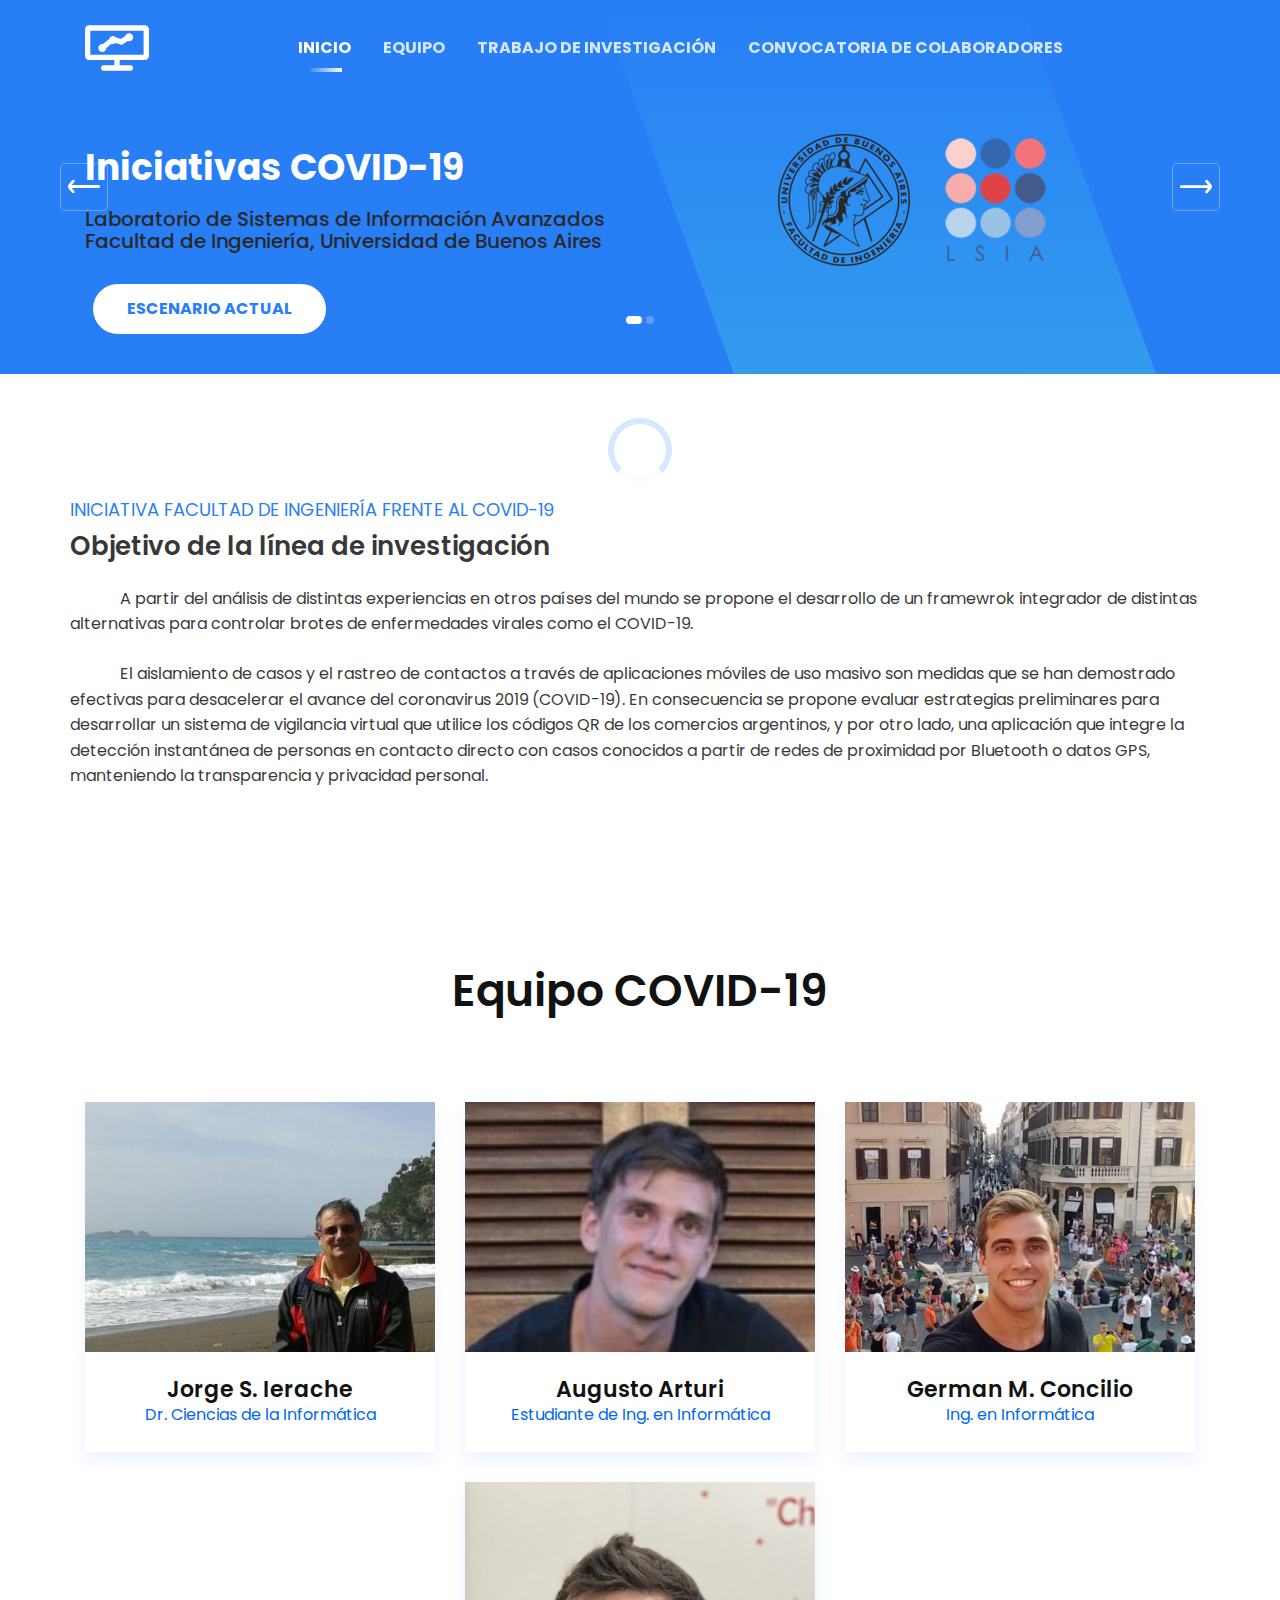
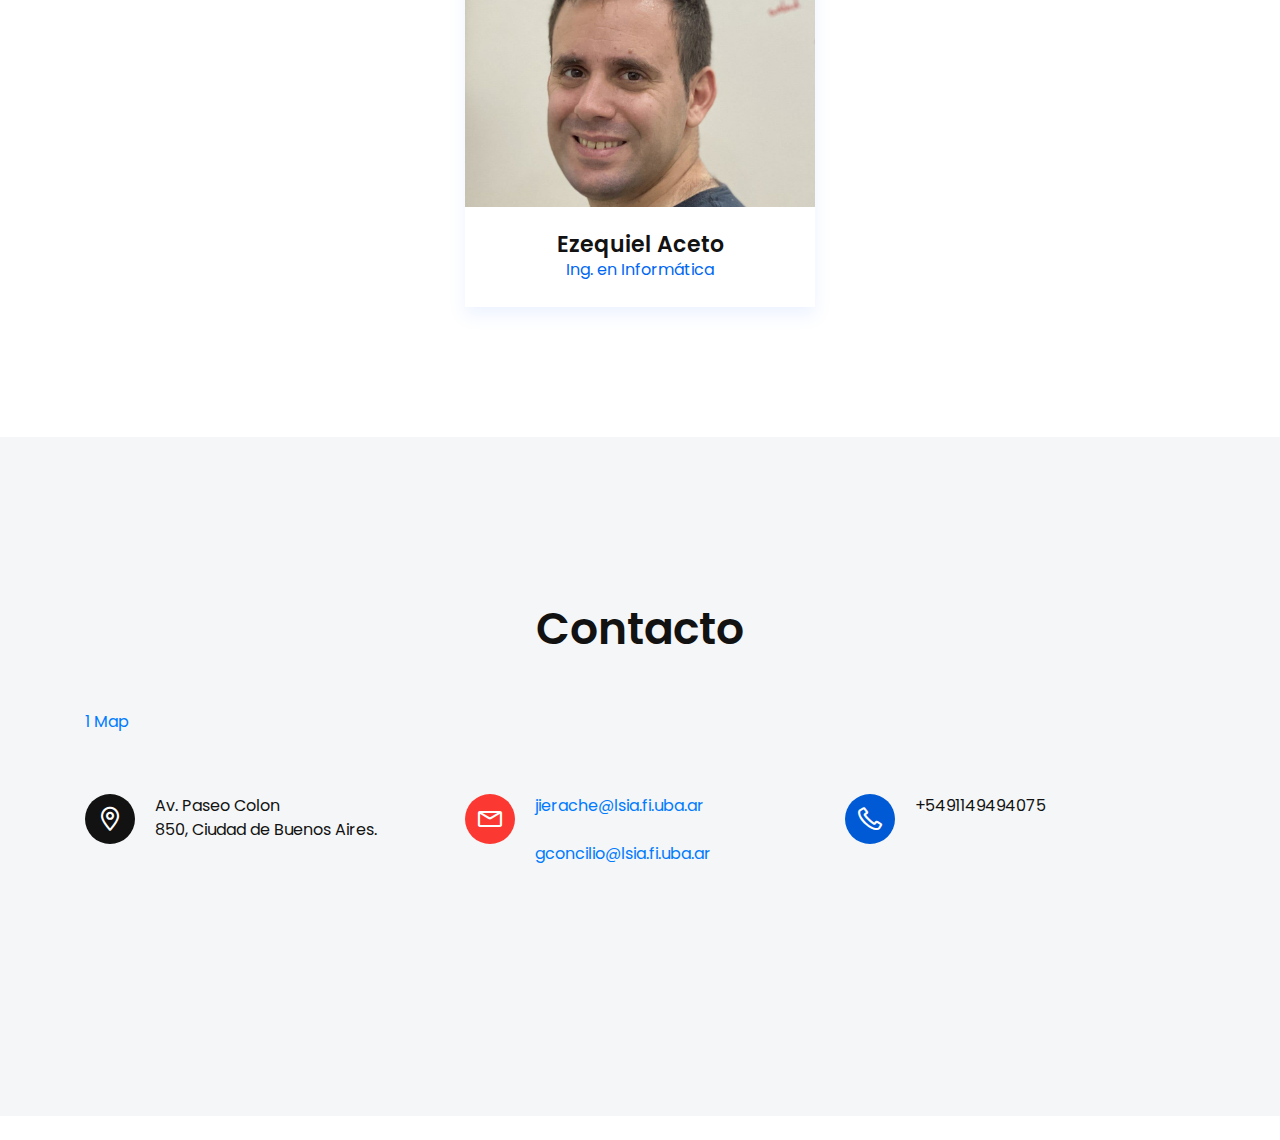
==== commit 2b859dc3: "preliminar" ====
--- a/docs/index.html
+++ b/docs/index.html
@@ -194,7 +194,7 @@
                            </br>
                            <p class="indent" >A partir del análisis de distintas experiencias en otros países del mundo se propone el desarrollo de un framewrok integrador de distintas alternativas para controlar brotes de enfermedades virales como el COVID-19. </p> 
          </br>
-         <p class="indent" >El aislamiento de casos y el rastreo de contactos a través de aplicaciones móviles de uso masivo son medidas que se han demostrado efectivas para desacelerar el avance del coronavirus 2019 (COVID-19). En consecuencia se propone desarrollar un sistema de vigilancia virtual que utilice los códigos QR de los comercios argentinos, y por otro lado, una aplicación que integre la detección instantánea de personas en contacto directo con casos conocidos a partir de redes de proximidad por Bluetooth o datos GPS, manteniendo la transparencia y privacidad personal.  </p>
+         <p class="indent" >El aislamiento de casos y el rastreo de contactos a través de aplicaciones móviles de uso masivo son medidas que se han demostrado efectivas para desacelerar el avance del coronavirus 2019 (COVID-19). En consecuencia se propone evaluar estrategias preliminares para desarrollar un sistema de vigilancia virtual que utilice los códigos QR de los comercios argentinos, y por otro lado, una aplicación que integre la detección instantánea de personas en contacto directo con casos conocidos a partir de redes de proximidad por Bluetooth o datos GPS, manteniendo la transparencia y privacidad personal.  </p>
                         </div>
                 </div>
                </div> <!-- row -->
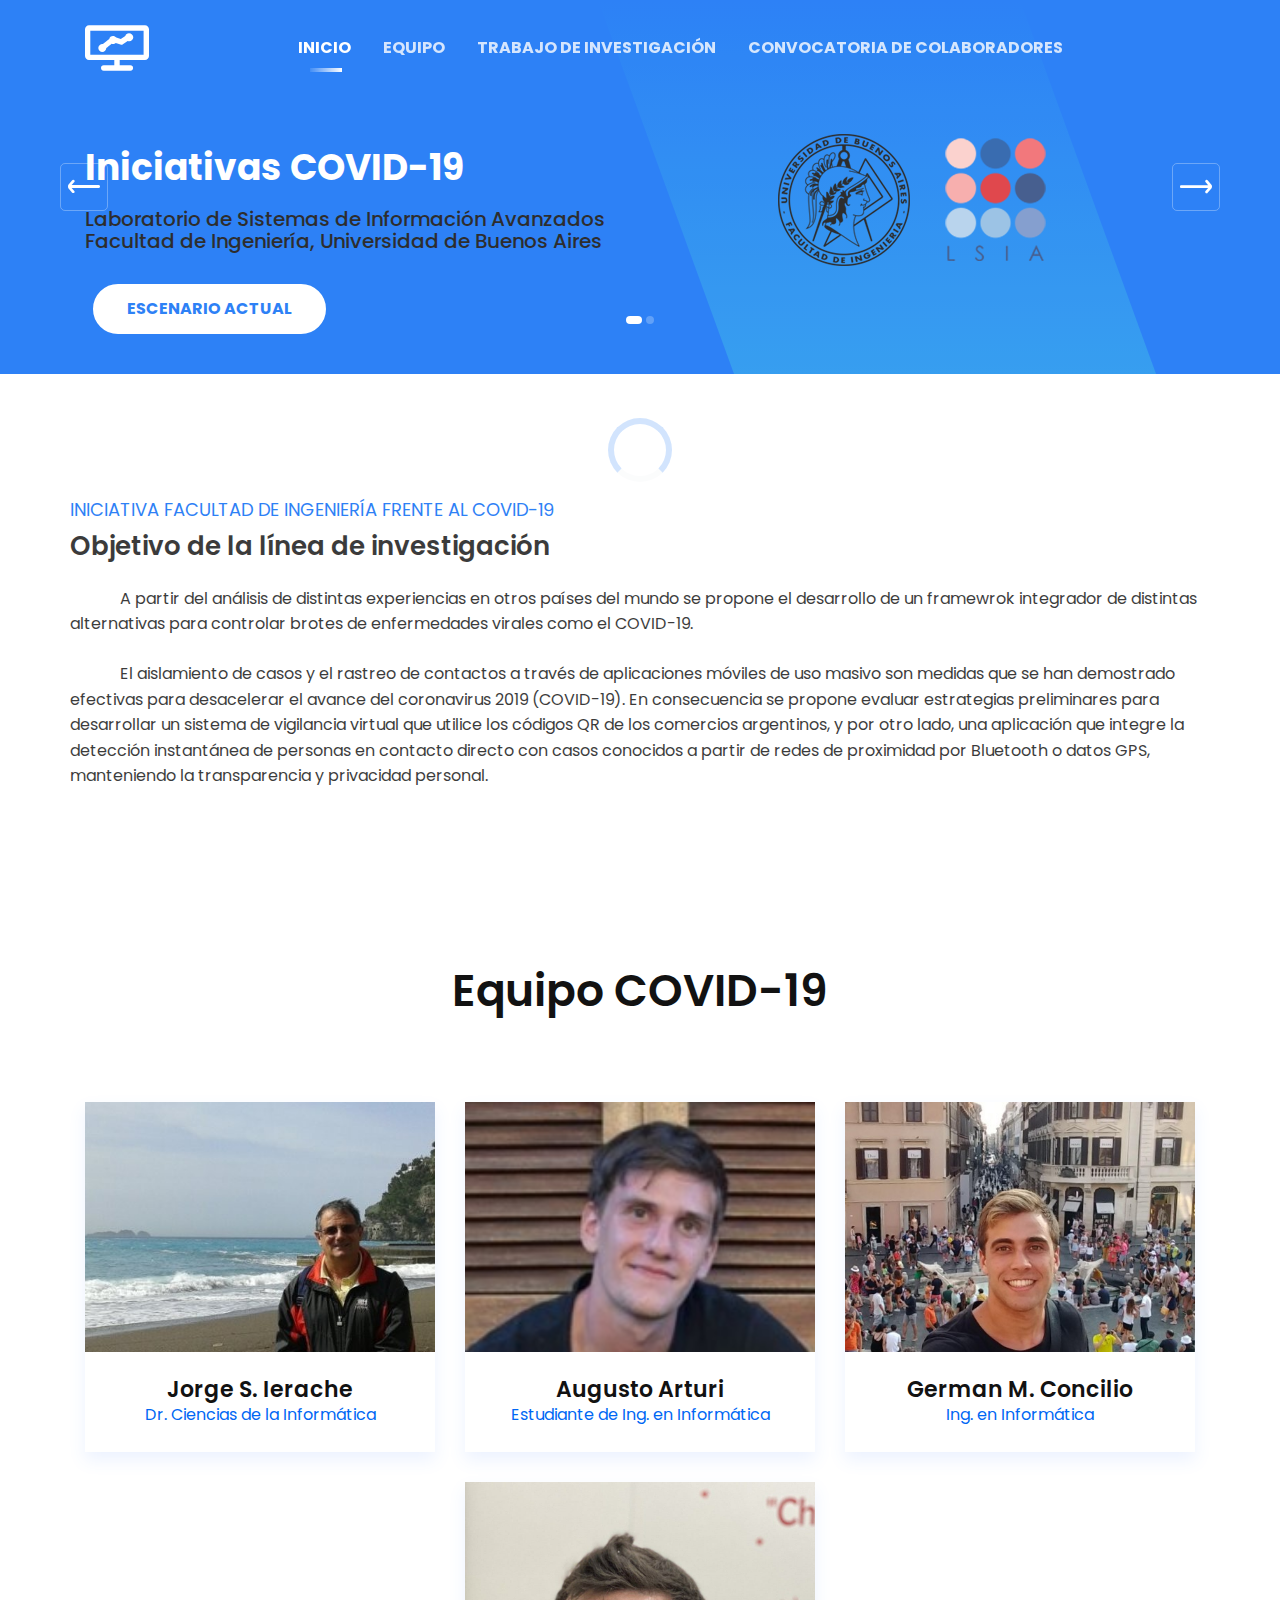
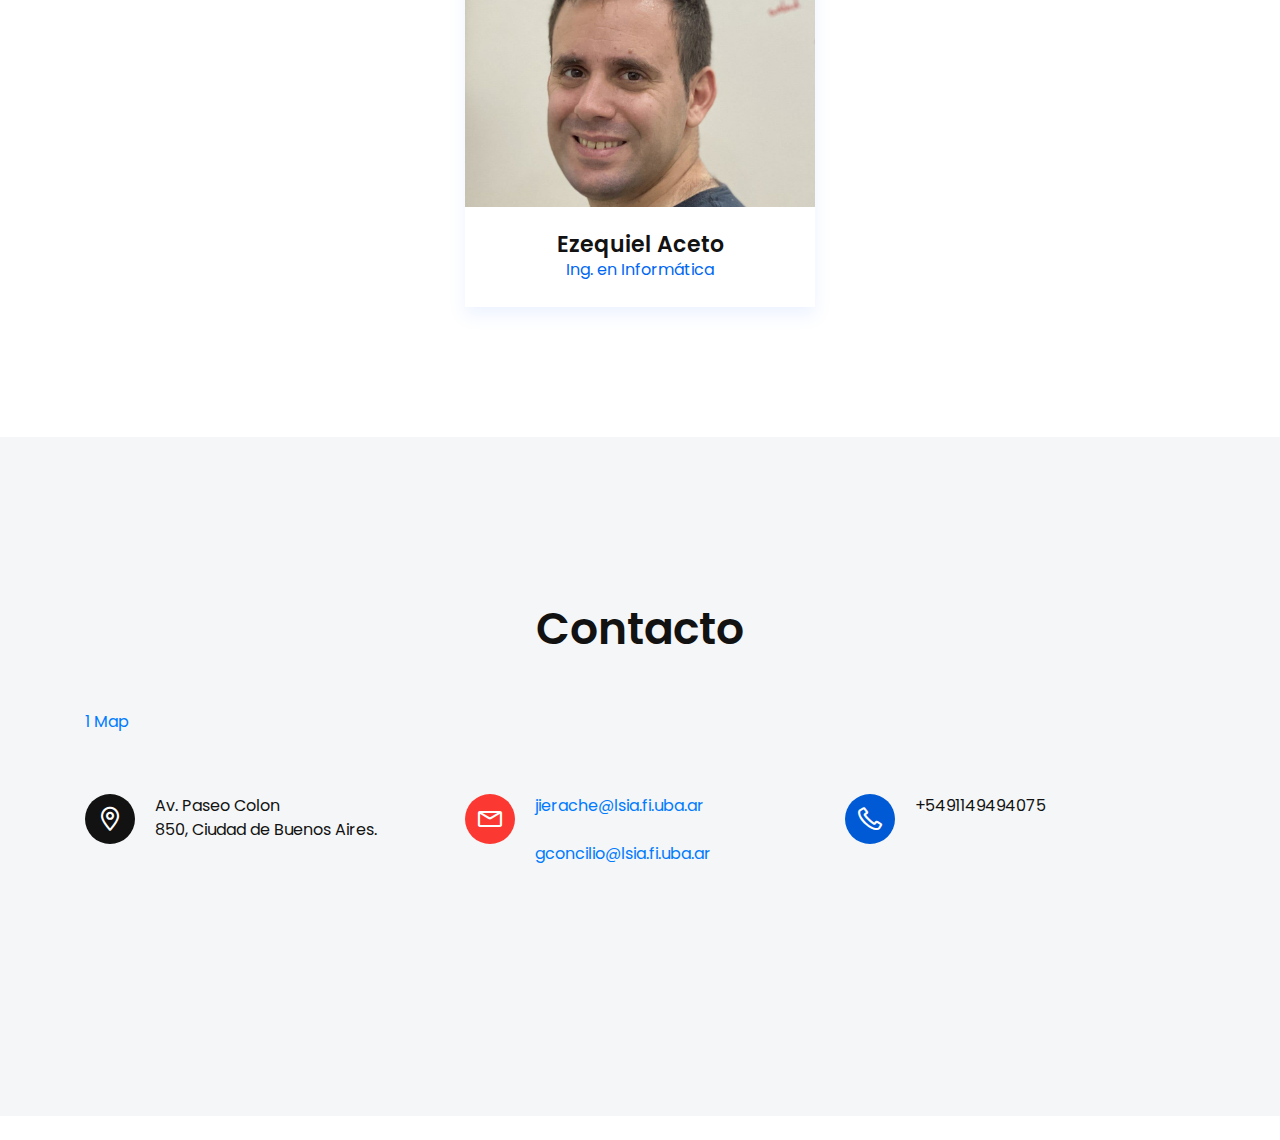
==== commit b147ea35: "update name" ====
--- a/docs/index.html
+++ b/docs/index.html
@@ -80,7 +80,7 @@
                             <ul class="navbar-nav m-auto">
                                 <li class="nav-item active"><a class="page-scroll" href="#home">Inicio</a></li>
                                 <li class="nav-item"><a class="page-scroll" href="#team">Equipo</a></li>
-                                <li class="nav-item"><a class="page-scroll" href="../docs/trabajo/index.html">Trabajo de investigación</a></li>
+                                <li class="nav-item"><a class="page-scroll" href="trabajo/trabajo.html">Trabajo de investigación</a></li>
                                 <li class="nav-item"><a class="page-scroll" href="#contact">Convocatoria de colaboradores</a></li>
                             </ul>
                         </div>
@@ -117,7 +117,7 @@
                                     <p class="subtitle">Laboratorio de Sistemas de Información Avanzados
                                     Facultad de Ingeniería, Universidad de Buenos Aires</p>
                                     <ul class="slider-btn rounded-buttons">
-                                        <li><a class="main-btn rounded-one" href="../docs/trabajo/index.html#estado_actual">Escenario actual</a></li>
+                                        <li><a class="main-btn rounded-one" href="trabajo/trabajo.html#estado_actual">Escenario actual</a></li>
                                     </ul>
                                 </div>
                             </div>
@@ -138,7 +138,7 @@
                                     <h1 class="title">Contact Tracing</h1>
                                     <p class="subtitle">Detección y aislamiento automático de personas que hayan estado contacto estrecho con infectados.</p>
                                     <ul class="slider-btn rounded-buttons">
-                                        <li><a class="main-btn rounded-one" href="../docs/trabajo/index.html#contact_tracing">Estrategia preliminar en estudio</a></li>
+                                        <li><a class="main-btn rounded-one" href="trabajo/trabajo.html#contact_tracing">Estrategia preliminar en estudio</a></li>
                                     </ul>
                                 </div>
                                   </div>
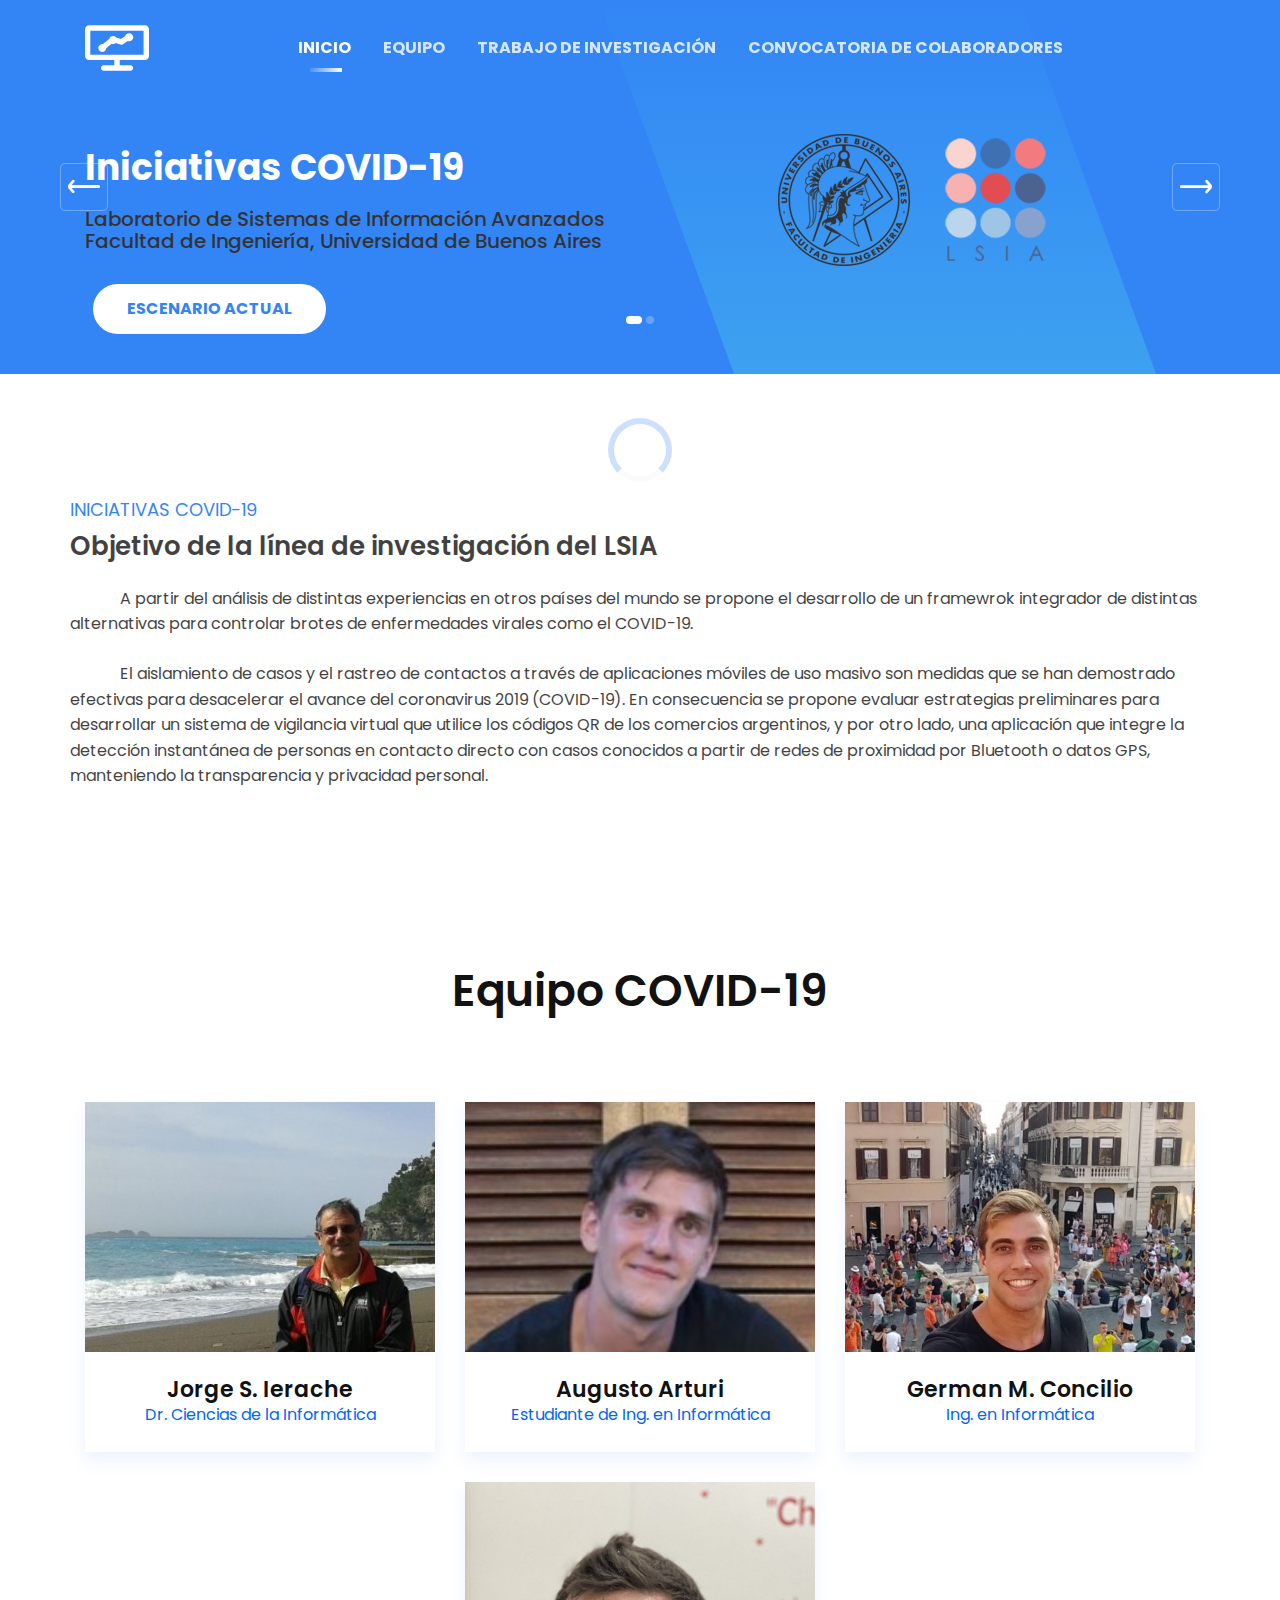
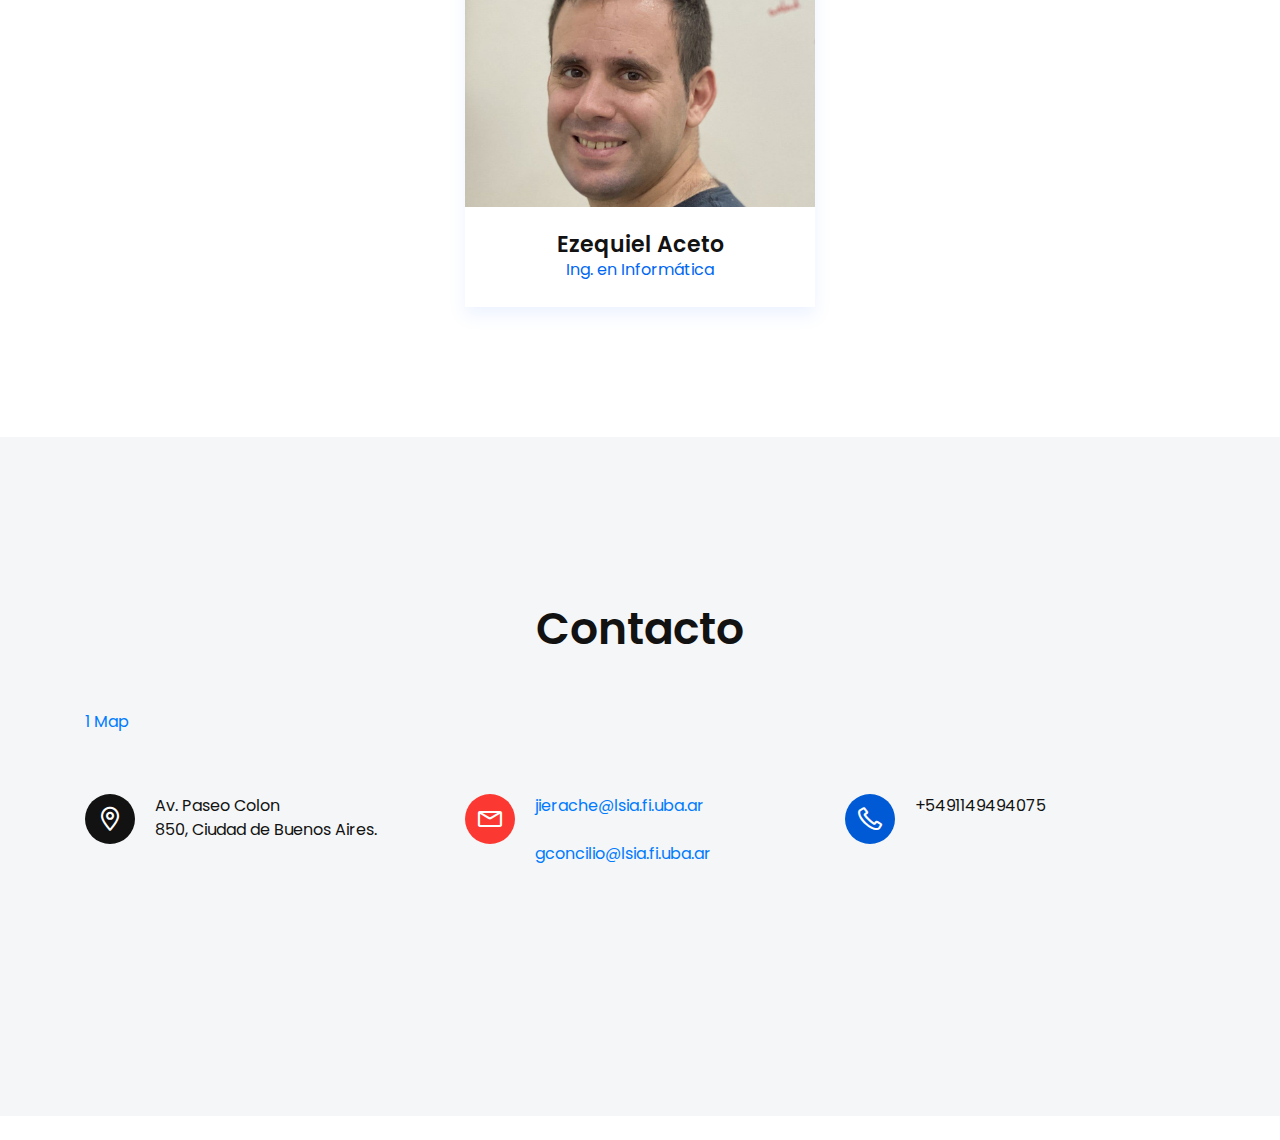
==== commit 4014dd50: "tabla" ====
--- a/docs/index.html
+++ b/docs/index.html
@@ -188,8 +188,8 @@
                <div class="row">
                        <div class="faq-content mt-45">
                            <div class="about-title">
-                               <h6 class="sub-title">Iniciativa Facultad de Ingeniería frente al COVID-19</h6>
-                               <h4 class="title">Objetivo de la línea de investigación</h4>
+                               <h6 class="sub-title">Iniciativas COVID-19</h6>
+                               <h4 class="title">Objetivo de la línea de investigación del LSIA</h4>
                            </div> <!-- faq title -->
                            </br>
                            <p class="indent" >A partir del análisis de distintas experiencias en otros países del mundo se propone el desarrollo de un framewrok integrador de distintas alternativas para controlar brotes de enfermedades virales como el COVID-19. </p> 
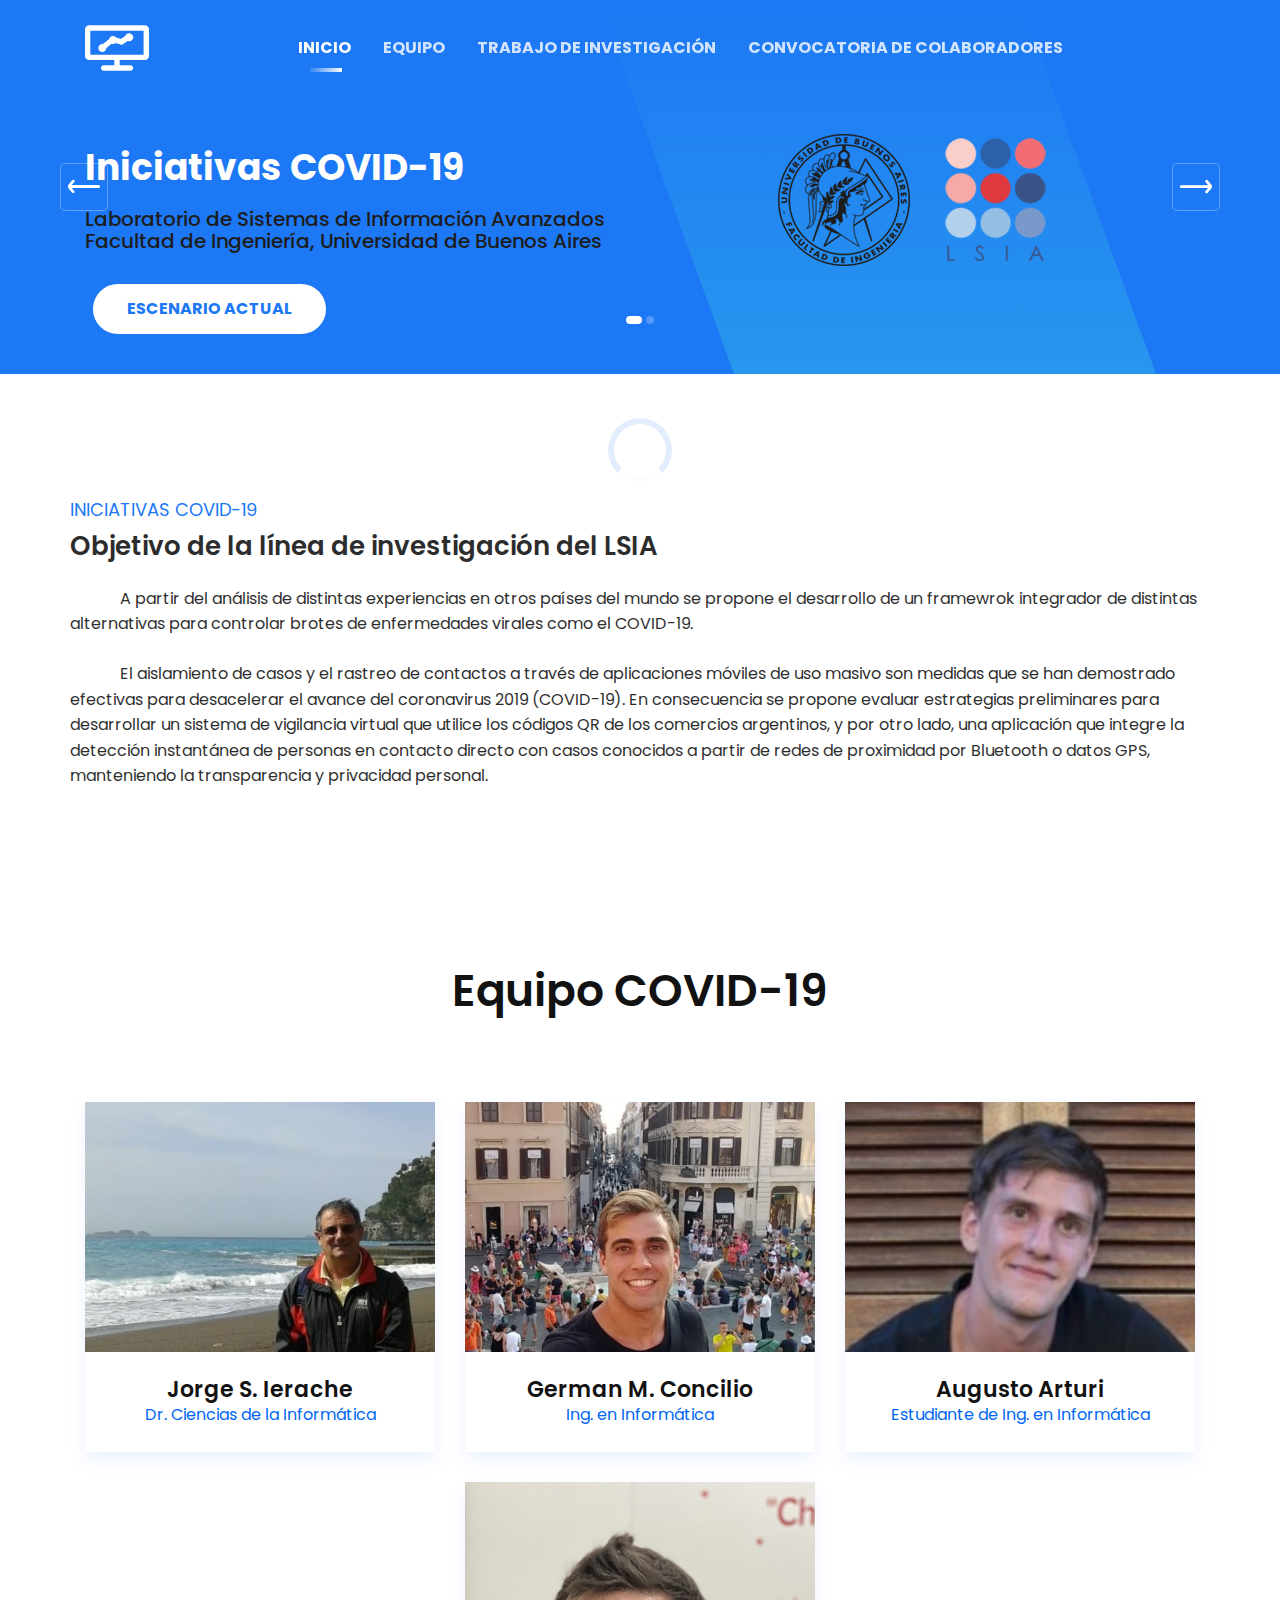
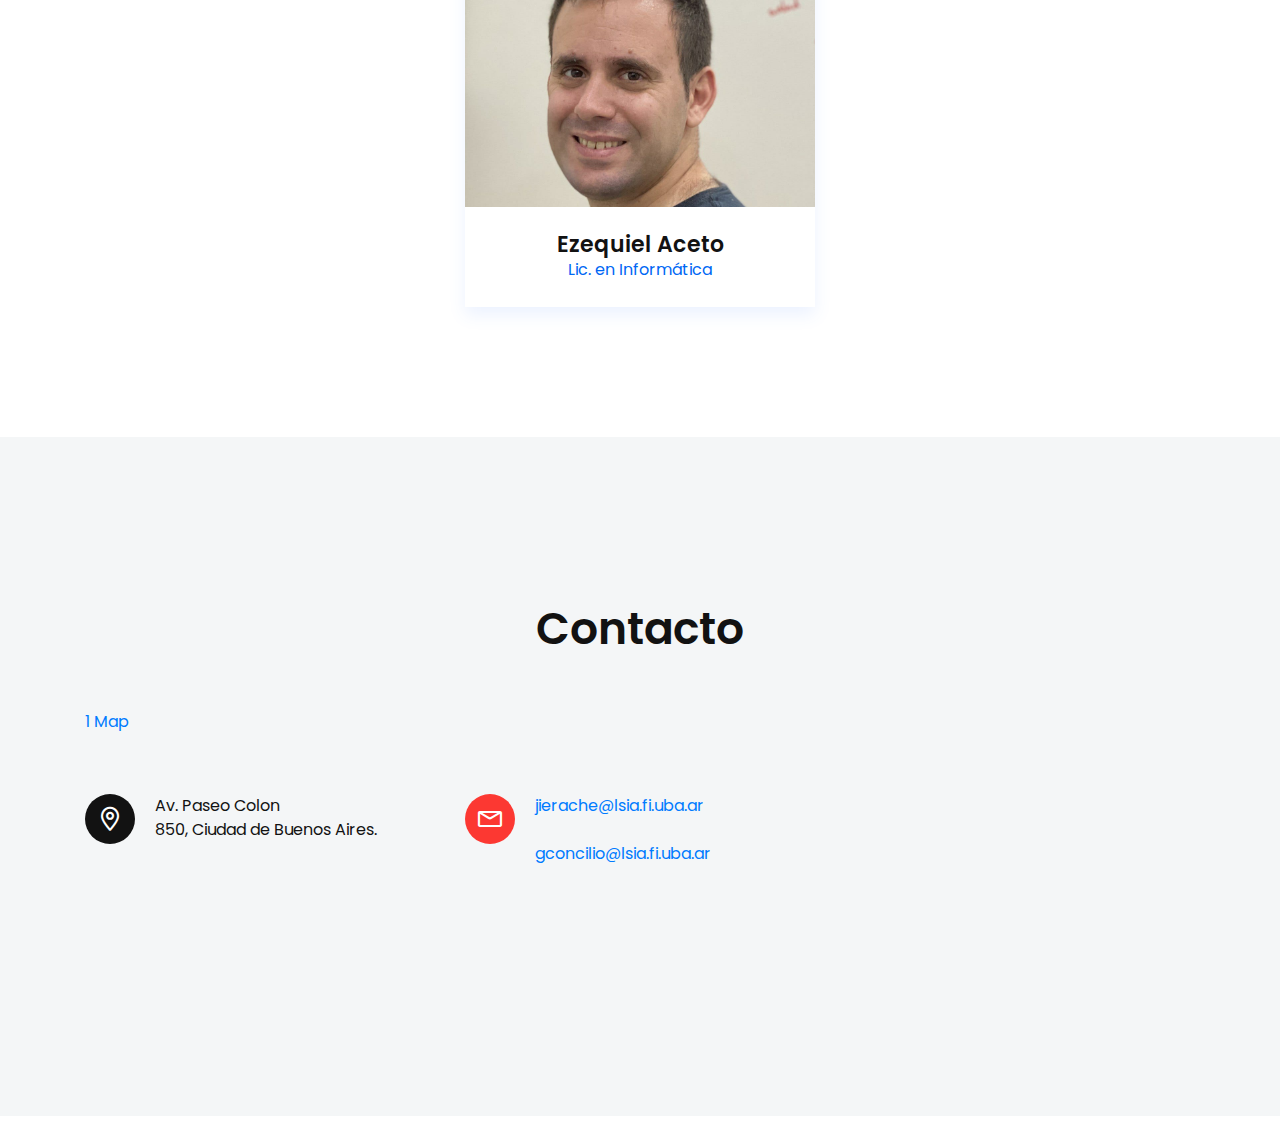
==== commit 3ac04f77: "update phone" ====
--- a/docs/index.html
+++ b/docs/index.html
@@ -158,7 +158,7 @@
                                     <h1 class="title">Empleo de QR</h1>
                                     <p class="subtitle">Uso del QR como medio para reforzar la vigilancia digital.</p>
                                     <ul class="slider-btn rounded-buttons">
-                                        <li><a class="main-btn rounded-one" href="#about">Estrategia preliminar en estudio</a></li>
+                                        <li><a class="main-btn rounded-one" href="trabajo/trabajo.html#qr">Estrategia preliminar en estudio</a></li>
                                     </ul>
                                 </div>
                                   </div>
@@ -247,6 +247,18 @@
                         </div>
                     </div> <!-- single team -->
                 </div>
+            <div class="col-lg-4 col-sm-6">
+                    <div class="team-style-eleven text-center mt-30 wow fadeIn" data-wow-duration="1s" data-wow-delay="0s">
+                        <div class="team-image">
+                            <img src="assets/images/team-3.jpg" alt="Team">
+                        </div>
+                        <div class="team-content">
+
+                            <h4 class="team-name">German M. Concilio</h4>
+                            <span class="sub-title">Ing. en Informática</span>
+                        </div>
+                    </div> <!-- single team -->
+                </div>
                 <div class="col-lg-4 col-sm-6">
                     <div class="team-style-eleven text-center mt-30 wow fadeIn" data-wow-duration="1s" data-wow-delay="0s">
                         <div class="team-image">
@@ -260,18 +272,7 @@
                     </div> <!-- single team -->
                 </div>
 
-                <div class="col-lg-4 col-sm-6">
-                    <div class="team-style-eleven text-center mt-30 wow fadeIn" data-wow-duration="1s" data-wow-delay="0s">
-                        <div class="team-image">
-                            <img src="assets/images/team-3.jpg" alt="Team">
-                        </div>
-                        <div class="team-content">
-
-                            <h4 class="team-name">German M. Concilio</h4>
-                            <span class="sub-title">Ing. en Informática</span>
-                        </div>
-                    </div> <!-- single team -->
-                </div>
+                
           </div>
         <div class="row justify-content-center">
 
@@ -283,7 +284,7 @@
                         <div class="team-content">
                            
                             <h4 class="team-name">Ezequiel Aceto</h4>
-                            <span class="sub-title">Ing. en Informática</span>
+                            <span class="sub-title">Lic. en Informática</span>
                         </div>
                     </div> <!-- single team -->
                 </div>
@@ -342,17 +343,6 @@
                             </div>
                         </div> <!-- single contact info -->
                     </div>
-                    <div class="col-lg-4 col-md-6">
-                        <div class="single-contact-info contact-color-3 mt-30 d-flex ">
-                            <div class="contact-info-icon">
-                                <i class="lni lni-phone"></i>
-                            </div>
-                            <div class="contact-info-content media-body">
-                                <p class="text">+5491149494075</p>
-
-                            </div>
-                        </div> <!-- single contact info -->
-                    </div>
                 </div> <!-- row -->
             </div> <!-- contact info -->
             
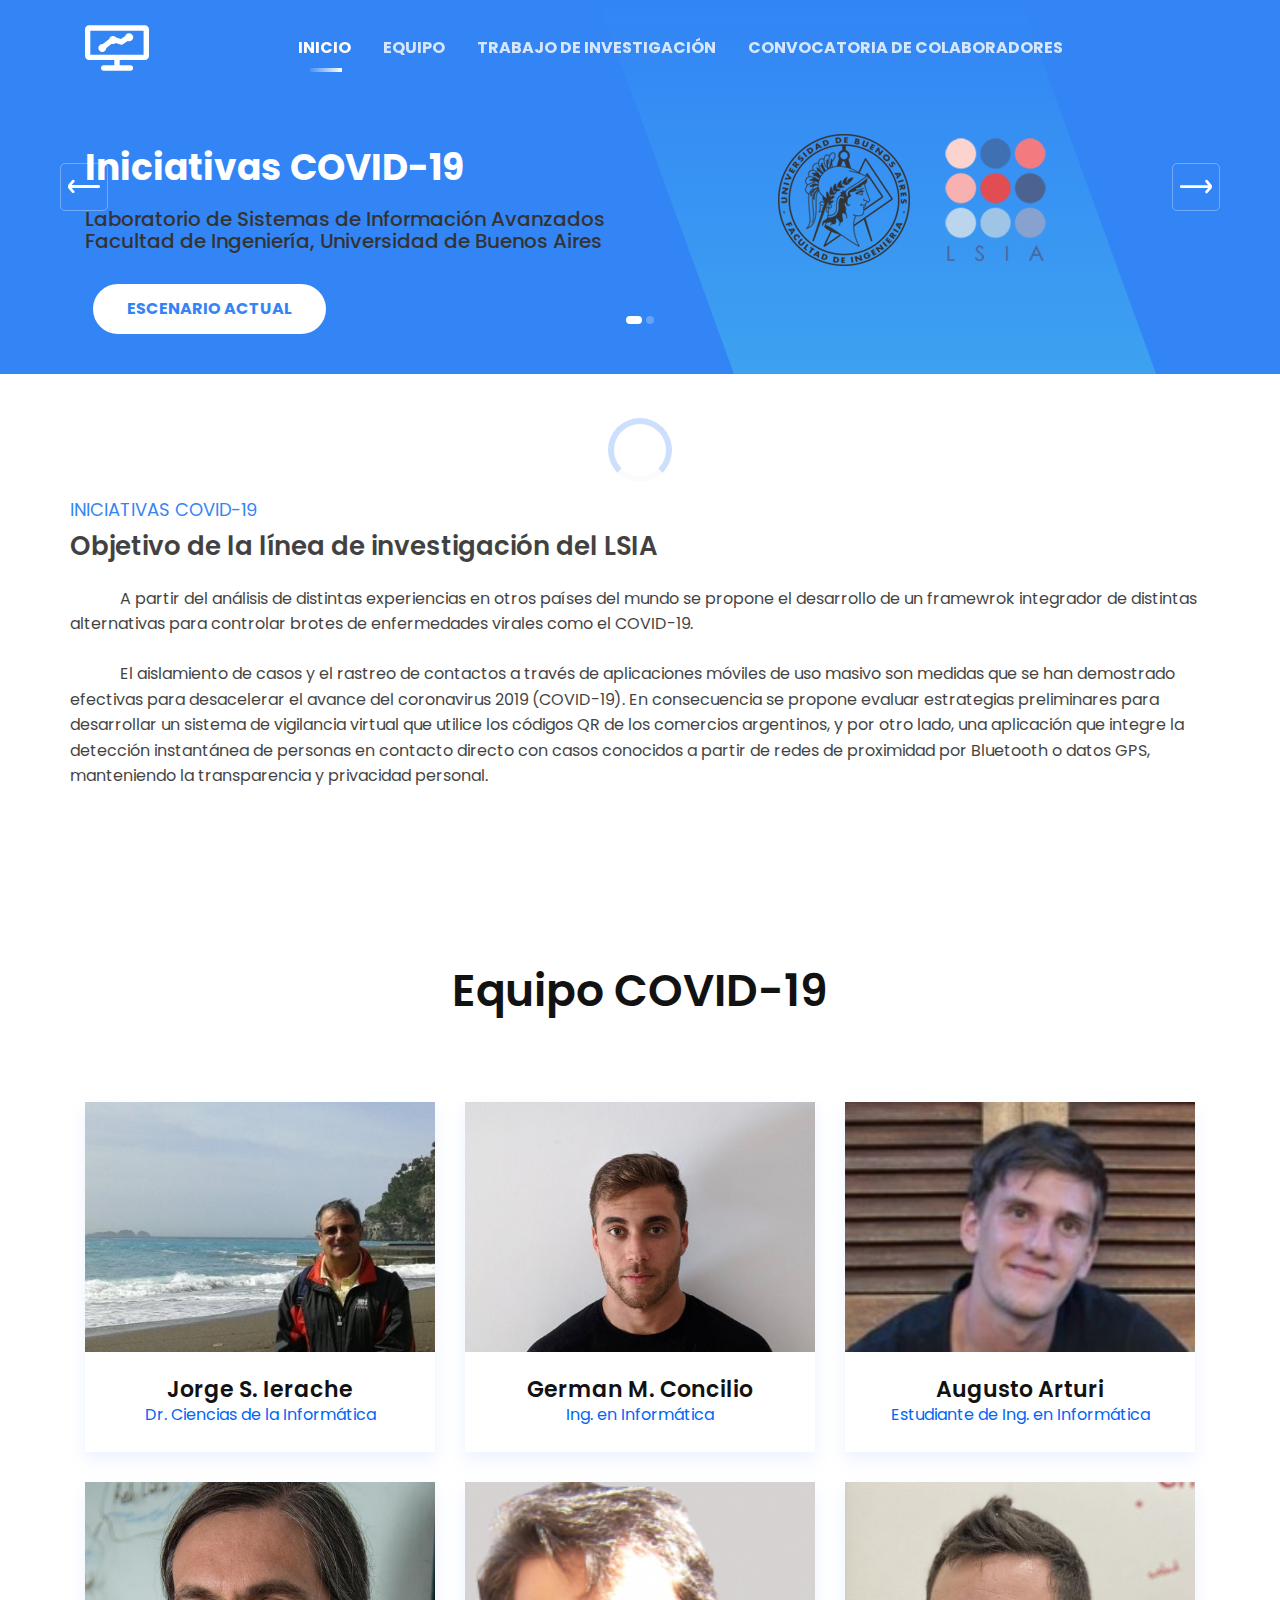
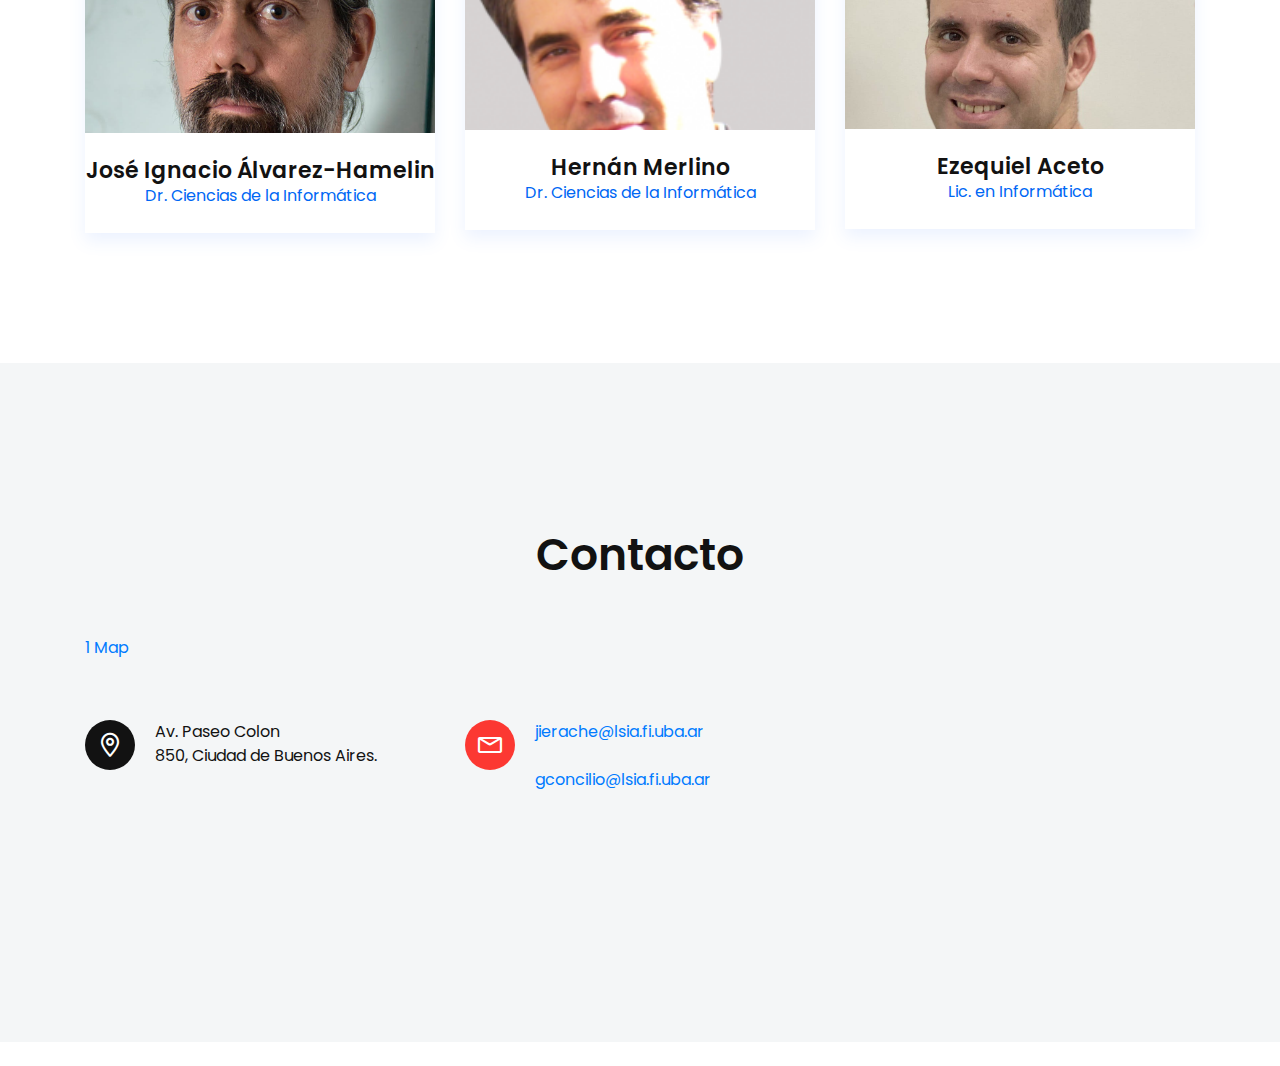
==== commit f502692e: "Update images" ====
--- a/docs/index.html
+++ b/docs/index.html
@@ -275,8 +275,32 @@
                 
           </div>
         <div class="row justify-content-center">
-
+            <div class="col-lg-4 col-sm-6">
+                    <div class="team-style-eleven text-center mt-30 wow fadeIn" data-wow-duration="1s" data-wow-delay="0s">
+                        <div class="team-image">
+                            <img src="assets/images/team-4.jpg" alt="Team">
+                        </div>
+                        <div class="team-content">
+                           
+                            <h4 class="team-name">José Ignacio Álvarez-Hamelin
+</h4>
+                            <span class="sub-title">Dr. Ciencias de la Informática</span>
+                        </div>
+                    </div> <!-- single team -->
+                </div>
                <div class="col-lg-4 col-sm-6">
+                    <div class="team-style-eleven text-center mt-30 wow fadeIn" data-wow-duration="1s" data-wow-delay="0s">
+                        <div class="team-image">
+                            <img src="assets/images/team-5.png" alt="Team">
+                        </div>
+                        <div class="team-content">
+                           
+                            <h4 class="team-name">Hernán Merlino</h4>
+                            <span class="sub-title">Dr. Ciencias de la Informática</span>
+                        </div>
+                    </div> <!-- single team -->
+                </div>
+                 <div class="col-lg-4 col-sm-6">
                     <div class="team-style-eleven text-center mt-30 wow fadeIn" data-wow-duration="1s" data-wow-delay="0s">
                         <div class="team-image">
                             <img src="assets/images/aceto.jpg" alt="Team">
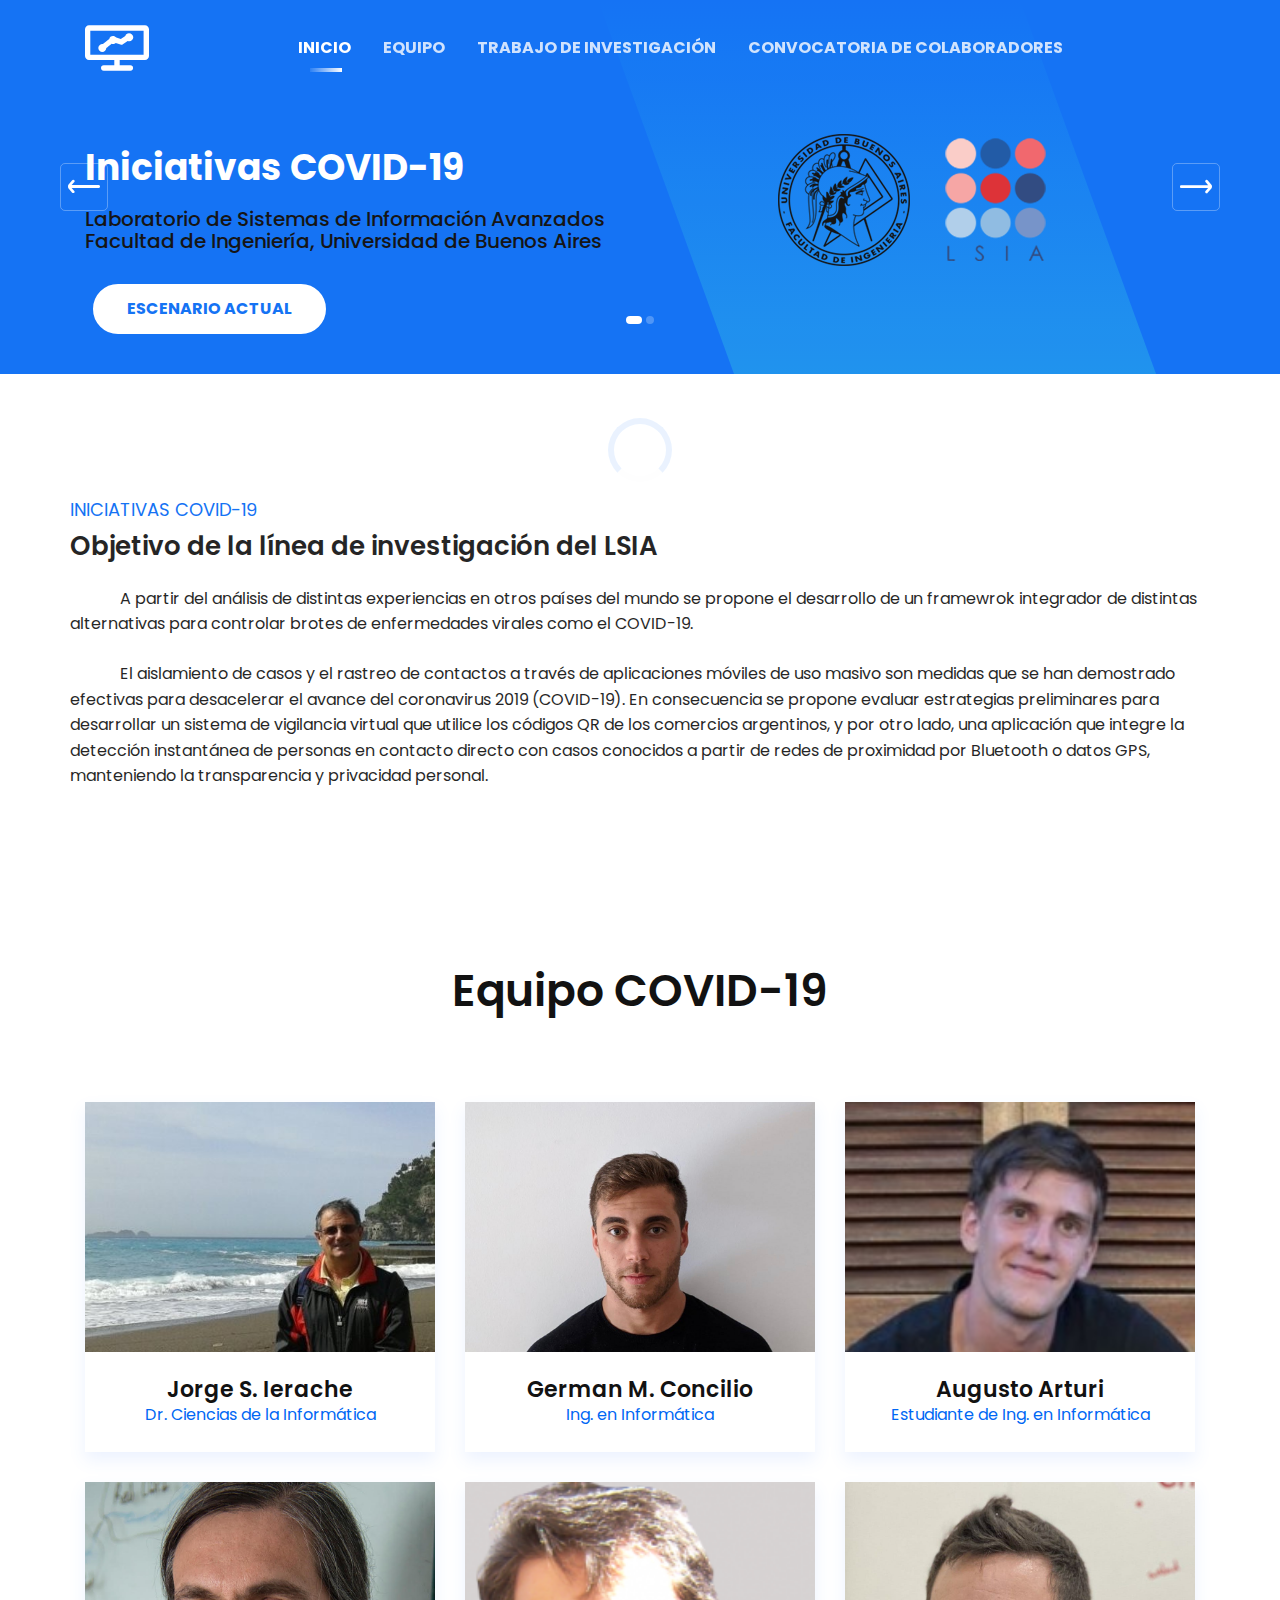
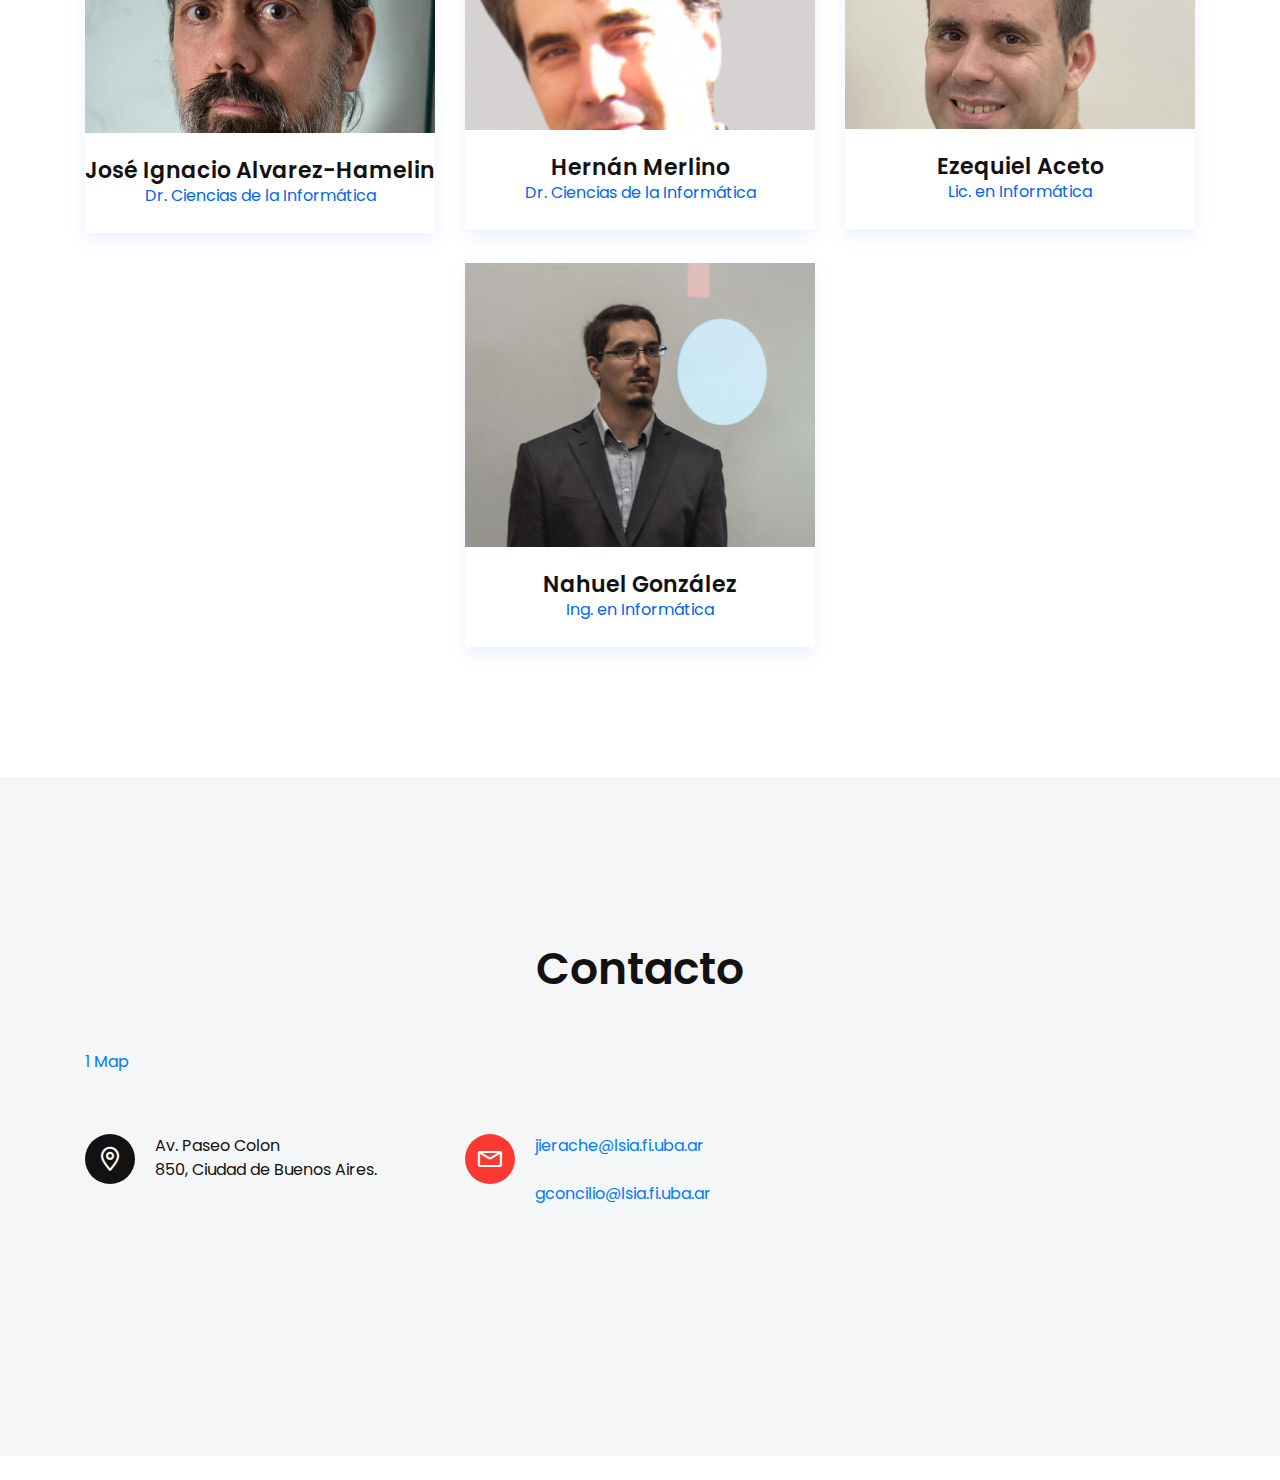
==== commit 667f4698: "Foto Nahuel Gonzalez" ====
--- a/docs/index.html
+++ b/docs/index.html
@@ -282,7 +282,7 @@
                         </div>
                         <div class="team-content">
                            
-                            <h4 class="team-name">José Ignacio Álvarez-Hamelin
+                            <h4 class="team-name">José Ignacio Alvarez-Hamelin
 </h4>
                             <span class="sub-title">Dr. Ciencias de la Informática</span>
                         </div>
@@ -309,6 +309,21 @@
                            
                             <h4 class="team-name">Ezequiel Aceto</h4>
                             <span class="sub-title">Lic. en Informática</span>
+                        </div>
+                    </div> <!-- single team -->
+                </div>
+            </div> <!-- row -->
+                    <div class="row justify-content-center">
+            <div class="col-lg-4 col-sm-6">
+                    <div class="team-style-eleven text-center mt-30 wow fadeIn" data-wow-duration="1s" data-wow-delay="0s">
+                        <div class="team-image">
+                            <img src="assets/images/team-6.jpg" alt="Team">
+                        </div>
+                        <div class="team-content">
+                           
+                            <h4 class="team-name">Nahuel González
+</h4>
+                            <span class="sub-title">Ing. en Informática</span>
                         </div>
                     </div> <!-- single team -->
                 </div>
